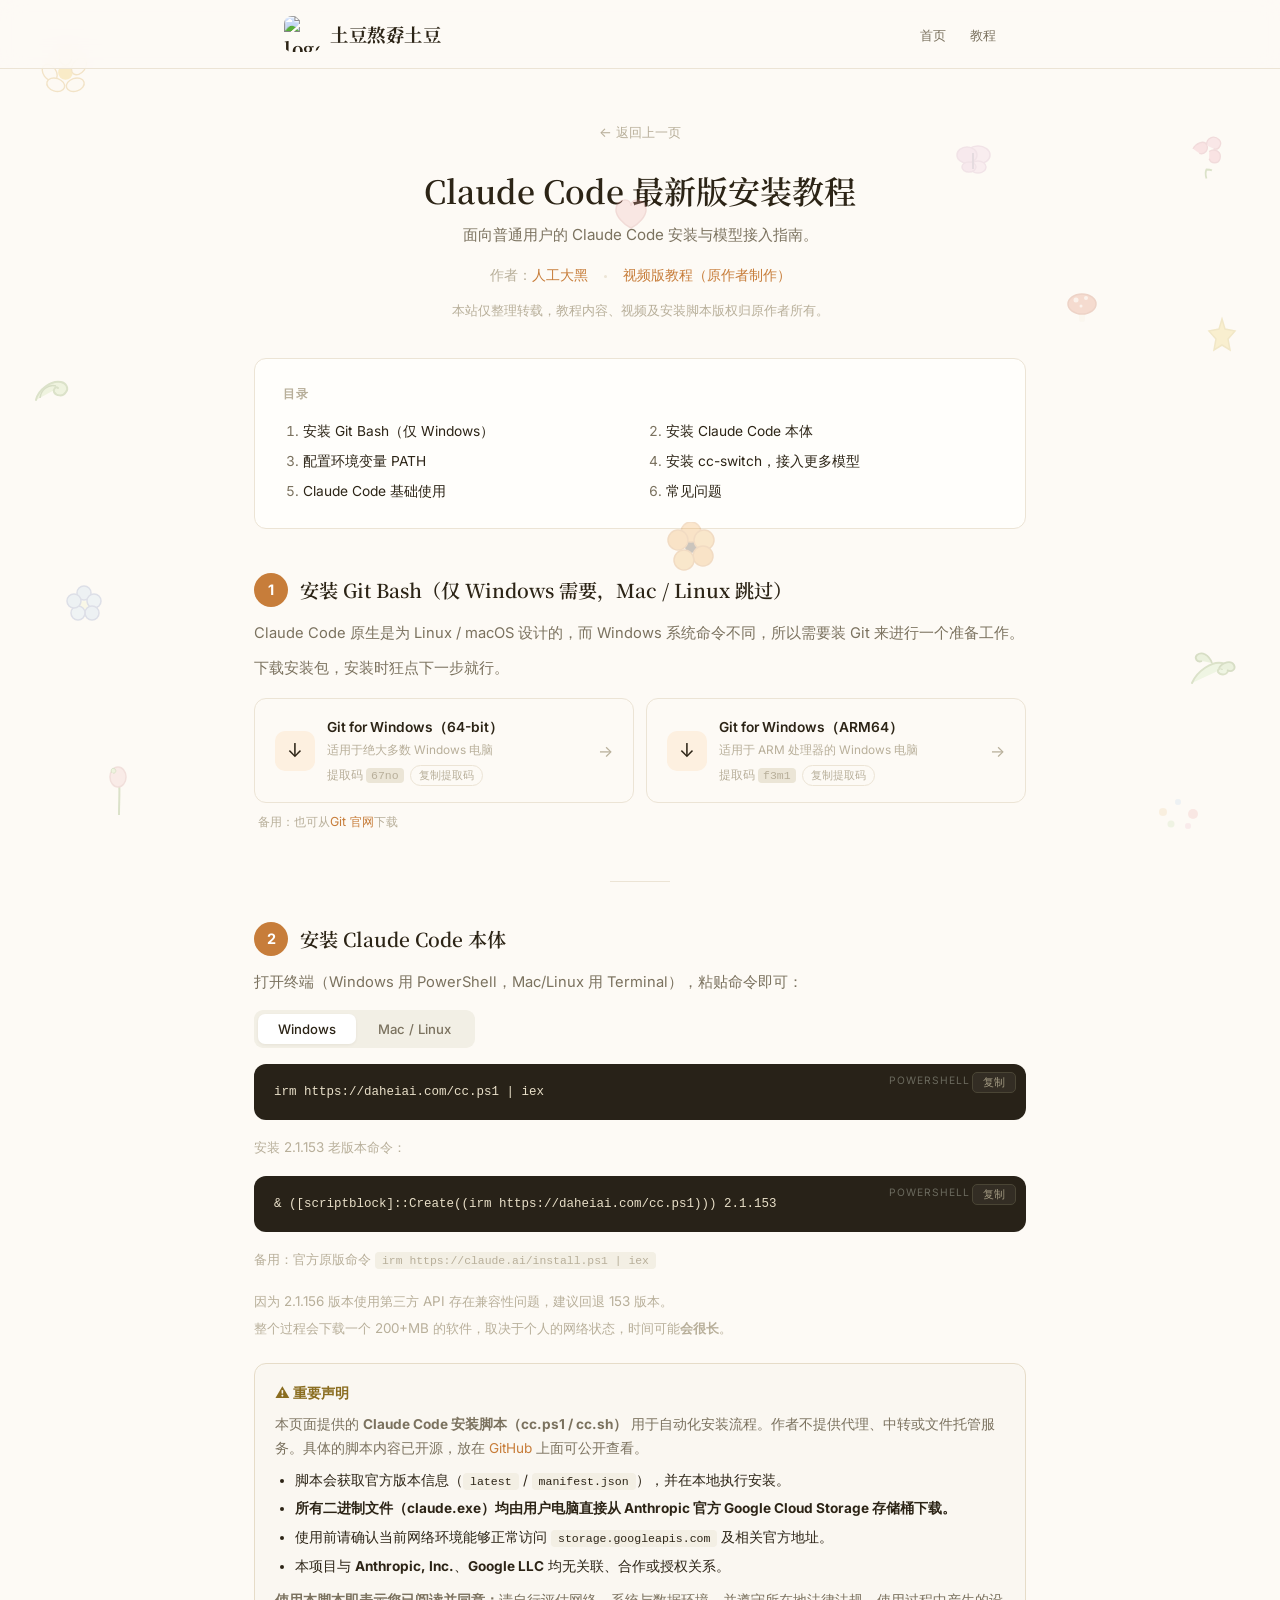
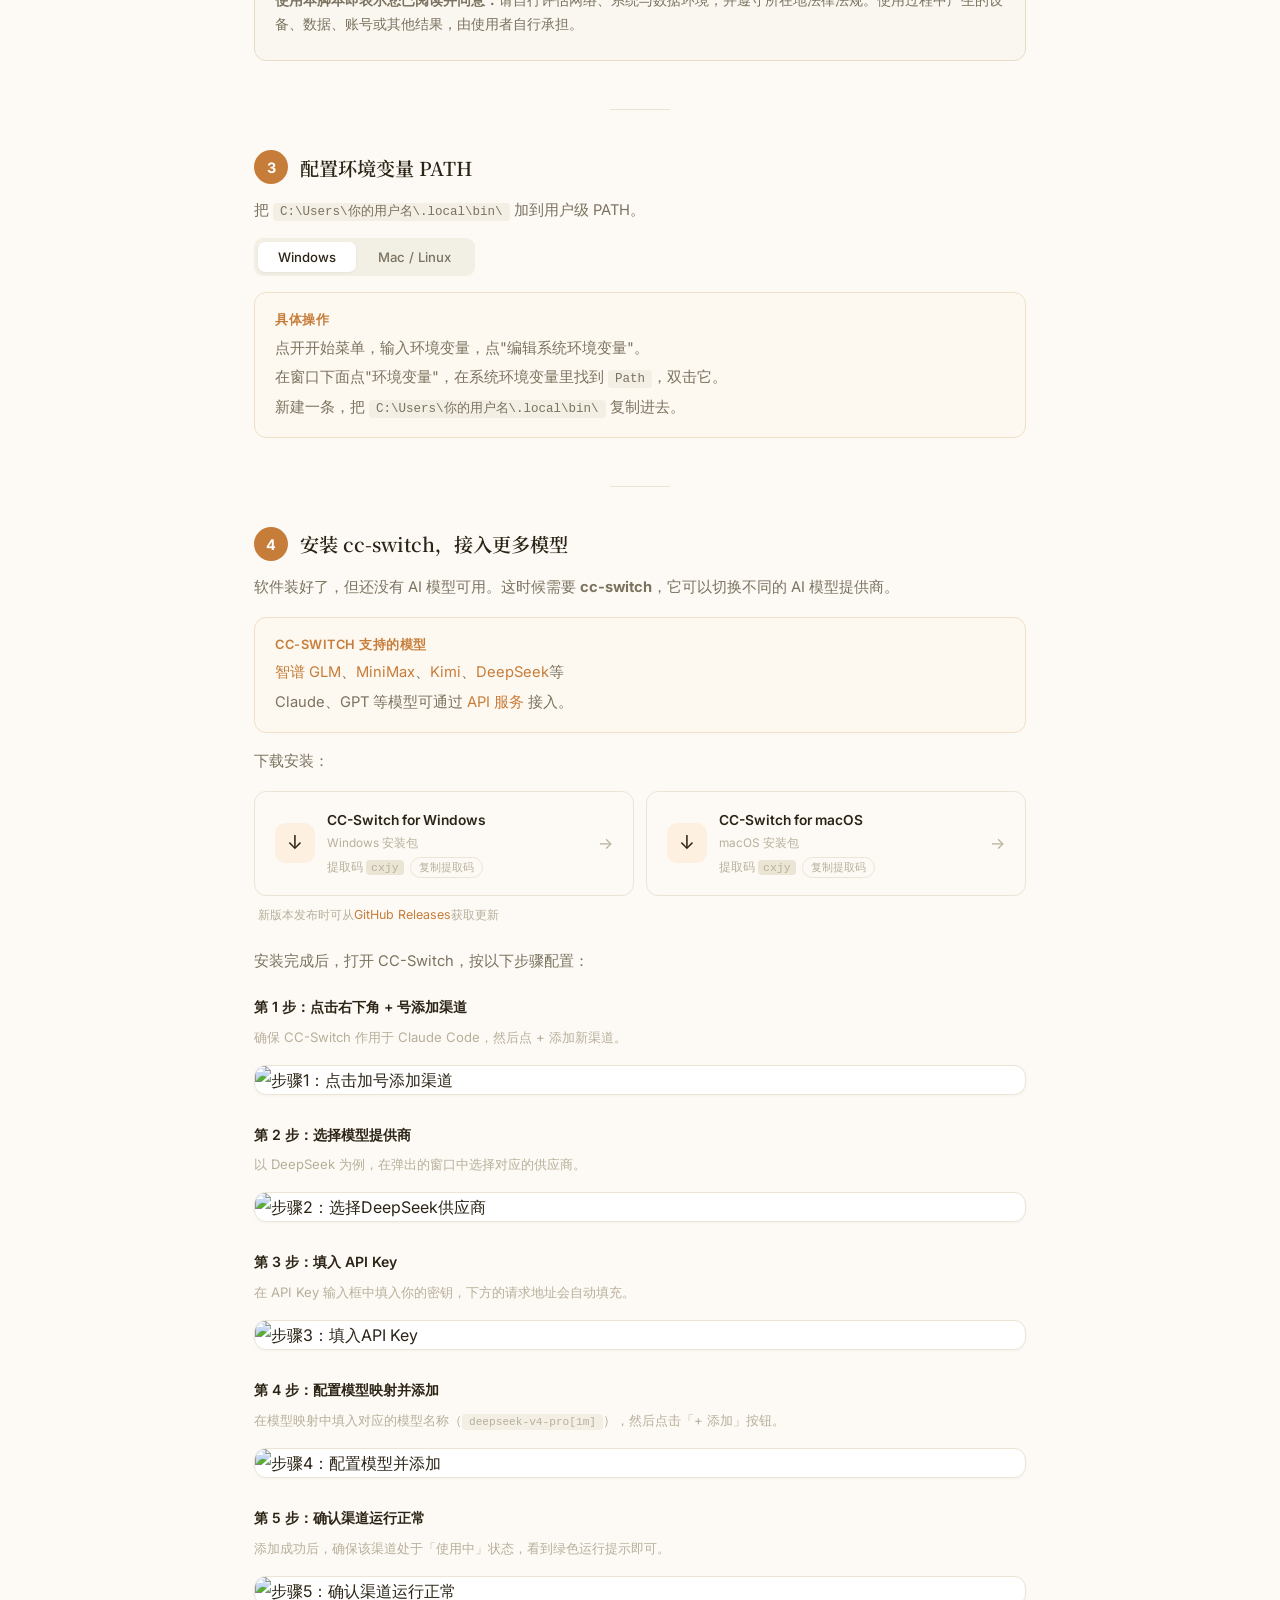
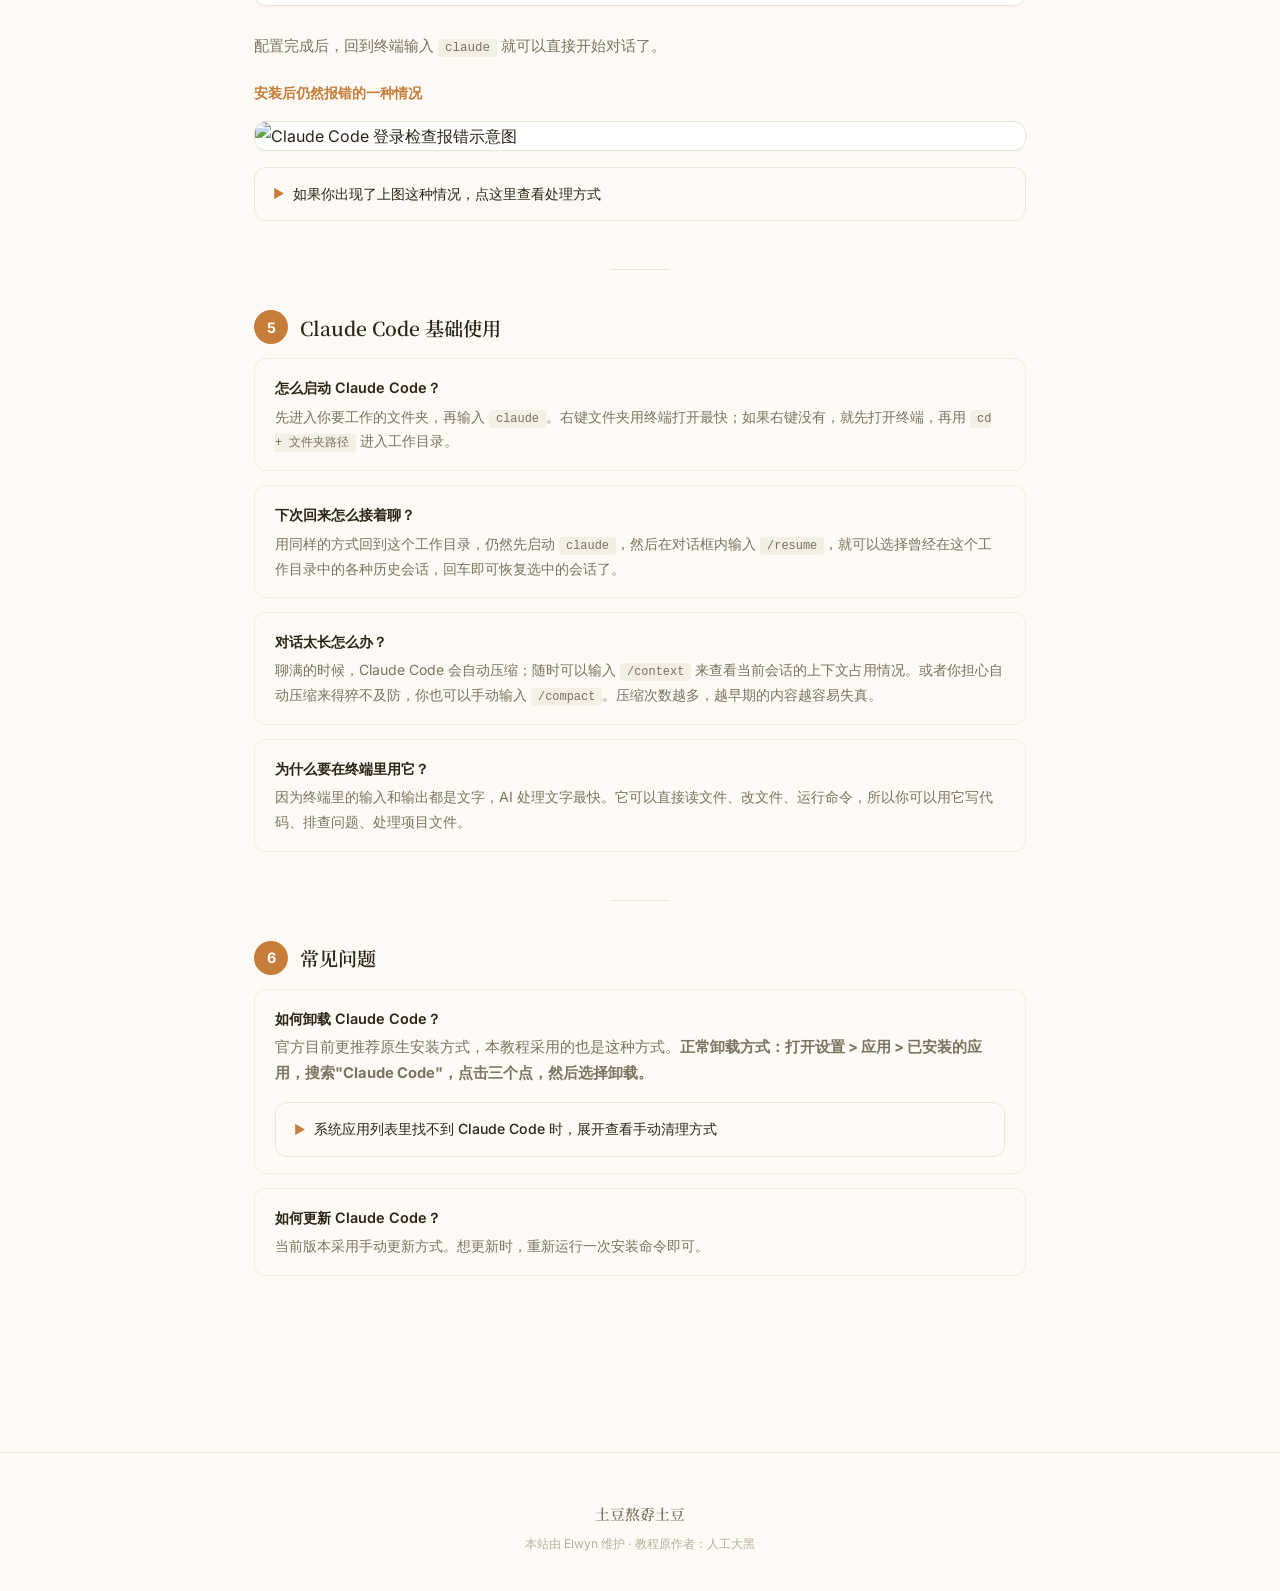
==== cc-install.html @ 25405571 "deploy" ====
<!DOCTYPE html>
<html lang="zh-CN">
<head>
    <meta charset="UTF-8">
    <meta name="viewport" content="width=device-width, initial-scale=1.0">
    <title>Claude Code 最新版安装教程 — 土豆熬孬土豆</title>
    <meta name="description" content="Claude Code 最新版安装教程，面向普通用户的安装与模型接入指南。">
    <link rel="preconnect" href="https://fonts.googleapis.com">
    <link rel="preconnect" href="https://fonts.gstatic.com" crossorigin>
    <link href="https://fonts.googleapis.com/css2?family=Inter:wght@400;500;600&family=Noto+Serif+SC:wght@400;600;700&display=swap" rel="stylesheet">
    <style>
        :root {
            --bg: #fdfaf5;
            --surface: #fffefb;
            --text: #2c2416;
            --text-secondary: #7b725f;
            --text-tertiary: #b8af9a;
            --accent: #c77d3a;
            --accent-light: #fdf0e0;
            --accent-glow: rgba(199,125,58,0.1);
            --code-bg: #282218;
            --code-text: #e8dfc8;
            --border: #ece4d5;
            --border-light: #f3ede2;
            --success: #5a8f3c;
            --warning: #d4852b;
            --warning-bg: #fef7ee;
            --shadow-sm: 0 1px 3px rgba(44,36,22,0.04);
            --shadow-md: 0 4px 20px rgba(44,36,22,0.06);
            --shadow-lg: 0 12px 40px rgba(44,36,22,0.08);
            --radius-sm: 6px;
            --radius: 12px;
            --radius-lg: 18px;
        }

        * { margin: 0; padding: 0; box-sizing: border-box;  cursor: url("daisy-cursor.png") 12 12, auto;}

        html {
            scroll-behavior: smooth;
            scroll-padding-top: 100px;
        }

        body {
            font-family: "Inter", -apple-system, BlinkMacSystemFont, "Segoe UI", sans-serif;
            background: var(--bg);
            color: var(--text);
            line-height: 1.75;
            -webkit-font-smoothing: antialiased;
            cursor: url("daisy-cursor.png") 12 12, auto;
        }

        /* 装饰元素 */
        .decor-el { position: fixed; opacity: 0.25; pointer-events: none; z-index: 0; transition: opacity 0.6s; }
        .decor-el svg { width: 100%; height: 100%; }
        .decor-el:hover { opacity: 0.55; transform: scale(1.2); }
        @keyframes decorFloat1 { 0%,100% { transform: translateY(0) rotate(0deg); } 30% { transform: translateY(-12px) rotate(5deg); } 60% { transform: translateY(-6px) rotate(-5deg); } 85% { transform: translateY(-16px) rotate(3deg); } }
        @keyframes decorFloat2 { 0%,100% { transform: translateY(0) rotate(0deg); } 25% { transform: translateY(-8px) rotate(-4deg); } 55% { transform: translateY(-14px) rotate(6deg); } 80% { transform: translateY(-4px) rotate(-2deg); } }
        @keyframes decorFloat3 { 0%,100% { transform: translateY(0) rotate(0deg) scaleX(1); } 20% { transform: translateY(-10px) rotate(8deg) scaleX(1); } 50% { transform: translateY(-6px) rotate(-6deg) scaleX(-1); } 75% { transform: translateY(-14px) rotate(4deg) scaleX(-1); } } 20% { transform: translateY(-12px) rotate(4deg) scaleX(1); } 50% { transform: translateY(-8px) rotate(-4deg) scaleX(-1); } 75% { transform: translateY(-16px) rotate(2deg) scaleX(-1); } }

        /* ── Progress bar ── */
        .progress-bar {
            position: fixed;
            top: 0; left: 0; z-index: 200;
            height: 3px;
            background: linear-gradient(90deg, var(--accent), #d4955a, var(--accent));
            width: 0%;
            transition: width 0.15s linear;
            border-radius: 0 2px 2px 0;
        }

        /* ── Site header ── */
        .site-header {
            position: sticky;
            top: 0;
            z-index: 100;
            background: rgba(253,250,245,0.85);
            backdrop-filter: blur(12px);
            -webkit-backdrop-filter: blur(12px);
            border-bottom: 1px solid var(--border);
            padding: 16px 0;
        }

        .header-inner {
            max-width: 760px;
            margin: 0 auto;
            padding: 0 24px;
            display: flex;
            align-items: center;
            justify-content: space-between;
        }

        .site-logo {
            font-family: "Noto Serif SC", serif;
            font-size: 1.15rem;
            font-weight: 700;
            color: var(--text);
            text-decoration: none;
            letter-spacing: 0.5px;
            display: flex;
            align-items: center;
            gap: 10px;
        }

        .site-logo:hover { color: var(--accent); }

        .site-logo-img {
            width: 36px;
            height: 36px;
            border-radius: 8px;
            object-fit: cover;
            flex-shrink: 0;
        }

        .site-nav {
            display: flex;
            gap: 24px;
            list-style: none;
        }

        .site-nav a {
            font-size: 0.84rem;
            color: var(--text-secondary);
            text-decoration: none;
            transition: color 0.2s;
        }

        .site-nav a:hover { color: var(--accent); }

        /* ── Main ── */
        .main {
            max-width: 760px;
            margin: 0 auto;
            padding: 0 24px 80px;
        }

        /* ── Article header ── */
        .article-header {
            text-align: center;
            padding: 48px 0 36px;
        }

        .article-header .back-link {
            display: inline-block;
            font-size: 0.84rem;
            color: var(--text-tertiary);
            text-decoration: none;
            margin-bottom: 24px;
            transition: color 0.2s;
        }

        .article-header .back-link:hover { color: var(--accent); }

        .article-header h1 {
            font-family: "Noto Serif SC", serif;
            font-size: 2rem;
            font-weight: 600;
            line-height: 1.35;
            margin-bottom: 10px;
        }

        .article-header .subtitle {
            color: var(--text-secondary);
            font-size: 0.95rem;
            margin-bottom: 16px;
        }

        .article-header .meta-row {
            display: flex;
            flex-wrap: wrap;
            gap: 16px;
            align-items: center;
            justify-content: center;
            color: var(--text-tertiary);
            font-size: 0.85rem;
        }

        .article-header .meta-row a {
            color: var(--accent);
            text-decoration: none;
        }

        .article-header .meta-row a:hover { text-decoration: underline; }

        .article-header .meta-dot {
            width: 3px; height: 3px; border-radius: 50%; background: var(--border);
        }

        /* ── TOC ── */
        .toc-card {
            background: var(--surface);
            border: 1px solid var(--border);
            border-radius: var(--radius);
            padding: 24px 28px;
            margin-bottom: 44px;
        }

        .toc-card h3 {
            font-size: 0.78rem;
            font-weight: 600;
            text-transform: uppercase;
            letter-spacing: 1px;
            color: var(--text-tertiary);
            margin-bottom: 14px;
        }

        .toc-card ol {
            padding-left: 20px;
            display: grid;
            grid-template-columns: repeat(2, 1fr);
            gap: 5px 20px;
        }

        .toc-card li {
            font-size: 0.86rem;
            color: var(--text-secondary);
        }

        .toc-card a {
            color: var(--text);
            text-decoration: none;
            transition: color 0.2s;
        }

        .toc-card a:hover { color: var(--accent); }

        /* ── Step ── */
        .step {
            margin-bottom: 48px;
            scroll-margin-top: 100px;
        }

        .step-header {
            display: flex;
            align-items: center;
            gap: 12px;
            margin-bottom: 14px;
        }

        .step-number {
            width: 34px;
            height: 34px;
            border-radius: 50%;
            background: var(--accent);
            color: #fff;
            display: flex;
            align-items: center;
            justify-content: center;
            font-size: 0.9rem;
            font-weight: 700;
            flex-shrink: 0;
        }

        .step-header h2 {
            font-family: "Noto Serif SC", serif;
            font-size: 1.2rem;
            font-weight: 600;
        }

        .step p {
            font-size: 0.92rem;
            color: var(--text-secondary);
            margin-bottom: 10px;
        }

        .step .note {
            font-size: 0.84rem;
            color: var(--text-tertiary);
            margin-bottom: 4px;
        }

        /* ── Code block ── */
        .code-block {
            position: relative;
            background: var(--code-bg);
            color: var(--code-text);
            border-radius: var(--radius);
            padding: 18px 20px;
            margin: 16px 0;
            font-family: "SF Mono", "Fira Code", "Cascadia Code", "Consolas", monospace;
            font-size: 0.85rem;
            line-height: 1.65;
            overflow-x: auto;
        }

        .code-block .lang-tag {
            position: absolute;
            top: 8px;
            right: 56px;
            font-size: 0.64rem;
            color: #6b6a5e;
            text-transform: uppercase;
            letter-spacing: 1px;
            font-family: "Inter", sans-serif;
        }

        .copy-btn {
            position: absolute;
            top: 8px;
            right: 10px;
            background: rgba(255,255,255,0.05);
            border: 1px solid #4a4535;
            color: #a09880;
            font-size: 0.7rem;
            padding: 2px 10px;
            border-radius: 5px;
            cursor: pointer;
            transition: all 0.2s;
            font-family: "Inter", sans-serif;
        }

        .copy-btn:hover {
            border-color: var(--accent);
            color: #fff;
            background: rgba(199,125,58,0.18);
        }

        .copy-btn.copied {
            border-color: var(--success);
            color: var(--success);
            background: rgba(90,143,60,0.12);
        }

        code {
            background: #f3efe4;
            padding: 2px 7px;
            border-radius: 4px;
            font-family: "SF Mono", "Fira Code", "Cascadia Code", "Consolas", monospace;
            font-size: 0.85em;
        }

        .code-block code {
            background: none;
            padding: 0;
            display: block;
            white-space: pre;
            color: inherit;
        }

        /* ── Tabs ── */
        .tabs {
            display: flex;
            gap: 2px;
            margin: 14px 0 0;
            background: #f2efe5;
            border-radius: 9px;
            padding: 4px;
            width: fit-content;
        }

        .tab-btn {
            background: none;
            border: none;
            padding: 7px 20px;
            font-size: 0.82rem;
            color: var(--text-secondary);
            cursor: pointer;
            border-radius: 7px;
            transition: all 0.2s;
            font-family: "Inter", sans-serif;
            font-weight: 500;
        }

        .tab-btn.active {
            background: #fff;
            color: var(--text);
            box-shadow: 0 1px 3px rgba(44,36,22,0.06);
        }

        .tab-btn:hover:not(.active) { color: var(--text); }

        .tab-content { display: none; }
        .tab-content.active { display: block; }

        /* ── Callout boxes ── */
        .tip, .warning, .disclaimer {
            border-radius: var(--radius);
            padding: 16px 20px;
            margin: 16px 0;
            font-size: 0.88rem;
        }

        .tip {
            background: #fdf8f0;
            border: 1px solid #f0e0c8;
        }

        .tip .tip-title {
            font-weight: 600;
            color: var(--accent);
            font-size: 0.8rem;
            margin-bottom: 4px;
            text-transform: uppercase;
            letter-spacing: 0.5px;
        }

        .warning {
            background: var(--warning-bg);
            border: 1px solid #f0d8b0;
        }

        .warning .tip-title {
            font-weight: 600;
            color: var(--warning);
            font-size: 0.8rem;
            margin-bottom: 4px;
        }

        .disclaimer {
            background: #faf7f1;
            border: 1px solid #e6dcc8;
            margin-top: 22px;
        }

        .disclaimer h3 {
            font-size: 0.9rem;
            margin-bottom: 8px;
            color: #8a6d20;
        }

        .disclaimer p { margin-bottom: 8px; font-size: 0.85rem; }
        .disclaimer ul { margin: 0 0 10px 20px; }
        .disclaimer li { margin-bottom: 5px; font-size: 0.85rem; }

        .tip p, .warning p { margin-bottom: 4px; }
        .tip p:last-child, .warning p:last-child { margin-bottom: 0; }

        /* ── Download cards ── */
        .download-group { margin: 16px 0; }

        .download-grid {
            display: grid;
            grid-template-columns: repeat(2, 1fr);
            gap: 12px;
        }

        .download-btn {
            display: flex;
            align-items: center;
            justify-content: space-between;
            padding: 16px 20px;
            background: var(--bg);
            border: 1px solid var(--border);
            border-radius: var(--radius);
            text-decoration: none;
            color: var(--text);
            font-size: 0.88rem;
            transition: all 0.25s;
        }

        .download-btn:hover {
            border-color: var(--accent);
            box-shadow: var(--shadow-md);
            transform: translateY(-2px);
        }

        .download-left { display: flex; align-items: center; gap: 12px; }

        .download-icon {
            width: 40px;
            height: 40px;
            border-radius: 10px;
            background: var(--accent-light);
            display: flex;
            align-items: center;
            justify-content: center;
            font-size: 1.2rem;
            flex-shrink: 0;
        }

        .download-label strong {
            display: block;
            font-weight: 600;
            font-size: 0.86rem;
            margin-bottom: 1px;
        }

        .download-label > span {
            font-size: 0.74rem;
            color: var(--text-tertiary);
            display: block;
        }

        .download-code-row {
            display: flex;
            align-items: center;
            gap: 6px;
            margin-top: 4px;
        }

        .download-code-row > span { font-size: 0.72rem; color: var(--text-tertiary); }
        .download-code-row code { font-size: 0.72rem; background: #ebe5d6; padding: 1px 5px; }

        .passcode-copy-btn {
            background: none;
            border: 1px solid var(--border);
            color: var(--text-tertiary);
            font-size: 0.68rem;
            padding: 2px 8px;
            border-radius: 999px;
            cursor: pointer;
            transition: all 0.2s;
            font-family: "Inter", sans-serif;
        }

        .passcode-copy-btn:hover,
        .passcode-copy-btn.copied {
            border-color: var(--accent);
            color: var(--accent);
            background: var(--accent-light);
        }

        .download-arrow {
            color: var(--text-tertiary);
            font-size: 1rem;
            transition: all 0.25s;
        }

        .download-btn:hover .download-arrow {
            color: var(--accent);
            transform: translateX(4px);
        }

        .download-sub {
            display: block;
            font-size: 0.78rem;
            color: var(--text-tertiary);
            margin: 8px 0 0 4px;
        }

        .download-sub a,
        a.inline-link {
            color: var(--accent);
            text-decoration: none;
        }

        .download-sub a:hover,
        a.inline-link:hover { text-decoration: underline; }

        /* ── Image ── */
        .inline-image {
            display: block;
            width: 100%;
            border: 1px solid var(--border);
            border-radius: var(--radius);
            margin: 16px 0;
            background: #fff;
            box-shadow: var(--shadow-sm);
        }

        /* ── Expand / details ── */
        .expand-box {
            margin-top: 16px;
            border: 1px solid var(--border);
            border-radius: var(--radius);
            background: var(--bg);
            overflow: hidden;
        }

        .expand-box summary {
            list-style: none;
            cursor: pointer;
            padding: 14px 18px;
            font-size: 0.88rem;
            font-weight: 500;
            color: var(--text);
            display: flex;
            align-items: center;
            gap: 8px;
            user-select: none;
        }

        .expand-box summary::-webkit-details-marker { display: none; }

        .expand-box summary .chevron {
            transition: transform 0.25s ease;
            color: var(--accent);
            font-size: 0.78rem;
        }

        .expand-box[open] summary .chevron { transform: rotate(90deg); }

        .expand-box-content {
            padding: 0 18px 18px;
            border-top: 1px solid var(--border);
        }

        .expand-box-content p:last-child { margin-bottom: 0; }

        /* ── Q&A ── */
        .qa-list { display: flex; flex-direction: column; gap: 14px; }

        .qa-item {
            padding: 16px 20px;
            background: var(--bg);
            border-radius: var(--radius);
            border: 1px solid var(--border-light);
        }

        .qa-q {
            font-weight: 600;
            font-size: 0.9rem;
            margin-bottom: 4px;
            color: var(--text);
        }

        .qa-a { color: var(--text-secondary); font-size: 0.88rem; }

        /* ── Divider ── */
        .section-divider {
            width: 60px;
            height: 1px;
            background: var(--border);
            margin: 40px auto;
        }

        /* ── Footer ── */
        .site-footer {
            text-align: center;
            padding: 48px 24px 40px;
            color: var(--text-tertiary);
            font-size: 0.76rem;
            border-top: 1px solid var(--border);
            margin-top: 48px;
        }

        .site-footer a {
            color: var(--text-tertiary);
            text-decoration: none;
        }

        .site-footer a:hover { color: var(--accent); }

        .site-footer .footer-brand {
            font-family: "Noto Serif SC", serif;
            font-size: 0.92rem;
            color: var(--text-secondary);
            font-weight: 600;
            display: block;
            margin-bottom: 6px;
        }

        /* ── Responsive ── */
        @media (max-width: 600px) {
            .main { padding: 0 18px 60px; }
            .article-header { padding: 36px 0 28px; }
            .article-header h1 { font-size: 1.5rem; }
            .download-grid { grid-template-columns: 1fr; }
            .code-block { font-size: 0.78rem; padding: 14px 16px; }
            .toc-card ol { grid-template-columns: 1fr; }
            .step { margin-bottom: 36px; }
        }

        @media (min-width: 1200px) {
            .main { max-width: 820px; }
            .code-block { font-size: 0.92rem; }
            .toc-card ol { gap: 6px 32px; }
        }
    </style>
</head>
<body>
<!-- 全站装饰元素 -->
<div class="decor-el decor-1" style="top:5%;left:3%;width:55px;height:55px;animation:decorFloat1 7s infinite"><svg viewBox="0 0 60 60"><circle cx="30" cy="30" r="8" fill="#f0c040"/><ellipse cx="30" cy="12" rx="7" ry="10" fill="#fff8f0" stroke="#d4a040" stroke-width="1.5"/><ellipse cx="46" cy="24" rx="7" ry="10" fill="#fff8f0" stroke="#d4a040" stroke-width="1.5" transform="rotate(72,30,30)"/><ellipse cx="44" cy="40" rx="7" ry="10" fill="#fff8f0" stroke="#d4a040" stroke-width="1.5" transform="rotate(144,30,30)"/><ellipse cx="22" cy="44" rx="7" ry="10" fill="#fff8f0" stroke="#d4a040" stroke-width="1.5" transform="rotate(216,30,30)"/><ellipse cx="14" cy="24" rx="7" ry="10" fill="#fff8f0" stroke="#d4a040" stroke-width="1.5" transform="rotate(288,30,30)"/></svg></div>
<div class="decor-el decor-2" style="top:14%;right:4%;width:45px;height:60px;animation:decorFloat2 8s 1s infinite"><svg viewBox="0 0 50 60"><path d="M25 55c-1-3-1-8 0-10 2 0 4 0 6 1" stroke="#7a9a4a" stroke-width="2" fill="none"/><path d="M10 22c3-6 12-10 15-5 3 6-2 12-8 10" fill="#f0a0b0" stroke="#d08090" stroke-width="1.5"/><path d="M25 18c0-8 8-12 14-6 4 4 0 12-6 10" fill="#f0b0c0" stroke="#d08090" stroke-width="1.5"/><path d="M28 25c6-4 14 0 12 8-2 6-10 6-12 0" fill="#f0a0b0" stroke="#d08090" stroke-width="1.5"/></svg></div>
<div class="decor-el decor-3" style="top:40%;left:2%;width:50px;height:50px;animation:decorFloat3 9s 0.5s infinite"><svg viewBox="0 0 50 50"><path d="M10 40c2-10 15-20 25-18 5 1 8 6 5 10-3 5-10 4-12 0-1-3 2-6 4-4" stroke="#7a9a4a" stroke-width="2" fill="#c8e0a0" stroke-linecap="round"/><path d="M14 38c1-8 8-14 16-12" stroke="#6a8a3a" stroke-width="1.5" fill="none"/></svg></div>
<div class="decor-el decor-4" style="top:35%;right:3%;width:40px;height:40px;animation:decorFloat1 6s 2s infinite"><svg viewBox="0 0 40 40"><path d="M20 4l3 10 10 2-7 8 2 11-8-5-8 5 2-11-7-8 10-2z" fill="#f0d060" stroke="#d0b040" stroke-width="1.5"/></svg></div>
<div class="decor-el decor-5" style="top:65%;left:5%;width:40px;height:40px;animation:decorFloat2 7.5s 1.5s infinite"><svg viewBox="0 0 40 40"><circle cx="20" cy="20" r="4" fill="#f0f0c0"/><circle cx="20" cy="8" r="7" fill="#c0d8f0" stroke="#8090c0" stroke-width="1.5"/><circle cx="30" cy="16" r="7" fill="#c8ddf4" stroke="#8090c0" stroke-width="1.5"/><circle cx="28" cy="28" r="7" fill="#c0d8f0" stroke="#8090c0" stroke-width="1.5"/><circle cx="14" cy="28" r="7" fill="#c8ddf4" stroke="#8090c0" stroke-width="1.5"/><circle cx="10" cy="16" r="7" fill="#c0d8f0" stroke="#8090c0" stroke-width="1.5"/></svg></div>
<div class="decor-el decor-6" style="top:72%;right:3%;width:55px;height:45px;animation:decorFloat3 8.5s 0.8s infinite"><svg viewBox="0 0 55 45"><path d="M5 35c5-12 20-22 30-20 4 1 8 4 6 8-2 5-8 4-10 1-1-2 2-5 4-3" stroke="#7a9a4a" stroke-width="2" fill="#c8e8b0" stroke-linecap="round"/><path d="M25 15c-3-8-10-12-15-8-3 3 0 8 5 6" stroke="#6a8a3a" stroke-width="1.8" fill="#b8d898"/><path d="M32 20c4-6 12-8 15-3 2 4-2 8-7 5" stroke="#6a8a3a" stroke-width="1.8" fill="#b8d898"/></svg></div>
<div class="decor-el decor-7" style="top:22%;left:48%;width:35px;height:35px;animation:decorFloat1 10s 3s infinite"><svg viewBox="0 0 35 35"><path d="M17 30c-8-4-15-12-15-18 0-6 4-10 9-10 4 0 6 3 6 6 0-3 2-6 6-6 5 0 9 4 9 10 0 6-7 14-15 18z" fill="#f0b0b0" stroke="#d08080" stroke-width="1.5"/></svg></div>
<div class="decor-el decor-8" style="top:58%;left:52%;width:50px;height:50px;animation:decorFloat2 7s 2s infinite"><svg viewBox="0 0 50 50"><circle cx="25" cy="25" r="6" fill="#3a2a1a"/><circle cx="25" cy="10" r="10" fill="#f0a040" stroke="#d08030" stroke-width="1.5"/><circle cx="38" cy="18" r="10" fill="#f0b050" stroke="#d08030" stroke-width="1.5"/><circle cx="37" cy="34" r="10" fill="#f0a040" stroke="#d08030" stroke-width="1.5"/><circle cx="18" cy="38" r="10" fill="#f0b050" stroke="#d08030" stroke-width="1.5"/><circle cx="12" cy="18" r="10" fill="#f0a040" stroke="#d08030" stroke-width="1.5"/></svg></div>
<div class="decor-el decor-9" style="top:85%;left:8%;width:35px;height:50px;animation:decorFloat3 6.5s 1s infinite"><svg viewBox="0 0 35 50"><path d="M17 50c0-15 1-25 0-32-1 2-3 2-4 1" stroke="#7a9a4a" stroke-width="2" fill="none"/><ellipse cx="16" cy="12" rx="8" ry="10" fill="#f0c0c0" stroke="#d09090" stroke-width="1.5"/><path d="M10 8c-2-3 0-6 3-4 2 2 0 5-2 4" fill="#c8e0a0" stroke="#7a9a4a" stroke-width="1"/></svg></div>
<div class="decor-el decor-10" style="top:88%;right:6%;width:50px;height:40px;animation:decorFloat1 9s 1.5s infinite"><svg viewBox="0 0 50 40"><circle cx="10" cy="20" r="4" fill="#f0d0a0"/><circle cx="25" cy="10" r="3" fill="#c0d8f0"/><circle cx="40" cy="22" r="5" fill="#f0b0b0"/><circle cx="18" cy="32" r="3.5" fill="#c8e0b0"/><circle cx="35" cy="34" r="3" fill="#f0c0d0"/></svg></div>
<div class="decor-el decor-11" style="top:32%;right:14%;width:35px;height:40px;animation:decorFloat3 8s 2.5s infinite"><svg viewBox="0 0 35 40"><rect x="13" y="18" width="6" height="16" rx="3" fill="#f5efe0"/><ellipse cx="16" cy="16" rx="14" ry="10" fill="#e08060" stroke="#c06040" stroke-width="1.5"/><circle cx="10" cy="12" r="2.5" fill="#fff" opacity="0.7"/><circle cx="20" cy="10" r="2" fill="#fff" opacity="0.7"/><circle cx="15" cy="18" r="1.5" fill="#fff" opacity="0.7"/></svg></div>
<div class="decor-el decor-12" style="top:15%;right:22%;width:45px;height:40px;animation:decorFloat2 7s 0.5s infinite"><svg viewBox="0 0 45 40"><ellipse cx="25" cy="20" rx="12" ry="9" fill="#f0c8e0" stroke="#d0a0c0" stroke-width="1.5"/><ellipse cx="14" cy="20" rx="10" ry="8" fill="#e8b8d8" stroke="#d0a0c0" stroke-width="1.5"/><ellipse cx="25" cy="32" rx="8" ry="6" fill="#f0c8e0" stroke="#d0a0c0" stroke-width="1.5"/><ellipse cx="16" cy="32" rx="7" ry="5" fill="#e8b8d8" stroke="#d0a0c0" stroke-width="1.5"/><line x1="20" y1="18" x2="20" y2="34" stroke="#a080a0" stroke-width="2"/></svg></div>

<div class="progress-bar" id="progressBar"></div>

<!-- ── Site header ── -->
<header class="site-header">
    <div class="header-inner">
        <a href="index.html" class="site-logo"><img src="logo.png" alt="logo" class="site-logo-img">土豆熬孬土豆</a>
        <nav>
            <ul class="site-nav">
                <li><a href="index.html">首页</a></li>
                <li><a href="#tutorial">教程</a></li>
            </ul>
        </nav>
    </div>
</header>

<!-- ── Main content ── -->
<main class="main">

    <!-- Article header -->
    <div class="article-header">
        <a href="javascript:history.back()" class="back-link">&larr; 返回上一页</a>
        <h1>Claude Code 最新版安装教程</h1>
        <p class="subtitle">面向普通用户的 Claude Code 安装与模型接入指南。</p>
        <div class="meta-row">
            <span>作者：<a href="https://daheiai.com/" target="_blank" rel="noopener">人工大黑</a></span>
            <span class="meta-dot"></span>
            <a href="https://www.bilibili.com/video/BV1J1dqBkEMu" target="_blank" rel="noopener">视频版教程（原作者制作）</a>
        </div>
        <p style="text-align:center;margin-top:12px;font-size:0.8rem;color:var(--text-tertiary);">
            本站仅整理转载，教程内容、视频及安装脚本版权归原作者所有。
        </p>
    </div>

    <!-- TOC -->
    <div class="toc-card">
        <h3>目录</h3>
        <ol>
            <li><a href="#step1">安装 Git Bash（仅 Windows）</a></li>
            <li><a href="#step2">安装 Claude Code 本体</a></li>
            <li><a href="#step3">配置环境变量 PATH</a></li>
            <li><a href="#step4">安装 cc-switch，接入更多模型</a></li>
            <li><a href="#step5">Claude Code 基础使用</a></li>
            <li><a href="#step6">常见问题</a></li>
        </ol>
    </div>

    <!-- ====== Step 1 ====== -->
    <section class="step" id="step1">
        <div class="step-header">
            <div class="step-number">1</div>
            <h2>安装 Git Bash（仅 Windows 需要，Mac / Linux 跳过）</h2>
        </div>
        <p>Claude Code 原生是为 Linux / macOS 设计的，而 Windows 系统命令不同，所以需要装 Git 来进行一个准备工作。</p>
        <p>下载安装包，安装时狂点下一步就行。</p>

        <div class="download-group">
            <div class="download-grid">
                <a href="https://wwayc.lanzoub.com/iSdog3n29ung" class="download-btn" target="_blank" rel="noopener">
                    <div class="download-left">
                        <div class="download-icon">&#8595;</div>
                        <div class="download-label">
                            <strong>Git for Windows（64-bit）</strong>
                            <span>适用于绝大多数 Windows 电脑</span>
                            <div class="download-code-row">
                                <span>提取码 <code>67no</code></span>
                                <button class="passcode-copy-btn" type="button" onclick="copyText(event, this, '67no')">复制提取码</button>
                            </div>
                        </div>
                    </div>
                    <span class="download-arrow">&rarr;</span>
                </a>
                <a href="https://wwayc.lanzoub.com/ioqPy3n29vmb" class="download-btn" target="_blank" rel="noopener">
                    <div class="download-left">
                        <div class="download-icon">&#8595;</div>
                        <div class="download-label">
                            <strong>Git for Windows（ARM64）</strong>
                            <span>适用于 ARM 处理器的 Windows 电脑</span>
                            <div class="download-code-row">
                                <span>提取码 <code>f3m1</code></span>
                                <button class="passcode-copy-btn" type="button" onclick="copyText(event, this, 'f3m1')">复制提取码</button>
                            </div>
                        </div>
                    </div>
                    <span class="download-arrow">&rarr;</span>
                </a>
            </div>
            <span class="download-sub">备用：也可从<a href="https://git-scm.com/download/win" target="_blank" rel="noopener">Git 官网</a>下载</span>
        </div>
    </section>

    <div class="section-divider"></div>

    <!-- ====== Step 2 ====== -->
    <section class="step" id="step2">
        <div class="step-header">
            <div class="step-number">2</div>
            <h2>安装 Claude Code 本体</h2>
        </div>
        <p>打开终端（Windows 用 PowerShell，Mac/Linux 用 Terminal），粘贴命令即可：</p>

        <div class="tabs">
            <button class="tab-btn active" onclick="switchTab(event, 'tab-win')">Windows</button>
            <button class="tab-btn" onclick="switchTab(event, 'tab-mac')">Mac / Linux</button>
        </div>

        <div class="tab-content active" id="tab-win">
            <div class="code-block">
                <span class="lang-tag">powershell</span>
                <button class="copy-btn" onclick="copyCode(this)">复制</button>
                <code>irm https://daheiai.com/cc.ps1 | iex</code>
            </div>
            <p class="note">安装 2.1.153 老版本命令：</p>
            <div class="code-block">
                <span class="lang-tag">powershell</span>
                <button class="copy-btn" onclick="copyCode(this)">复制</button>
                <code>&amp; ([scriptblock]::Create((irm https://daheiai.com/cc.ps1))) 2.1.153</code>
            </div>
            <p class="note">备用：官方原版命令 <code>irm https://claude.ai/install.ps1 | iex</code></p>
        </div>

        <div class="tab-content" id="tab-mac">
            <div class="code-block">
                <span class="lang-tag">bash</span>
                <button class="copy-btn" onclick="copyCode(this)">复制</button>
                <code>curl -fsSL https://daheiai.com/cc.sh | sh</code>
            </div>
            <p class="note">安装 2.1.153 老版本命令：</p>
            <div class="code-block">
                <span class="lang-tag">bash</span>
                <button class="copy-btn" onclick="copyCode(this)">复制</button>
                <code>curl -fsSL https://daheiai.com/cc.sh | sh -s -- 2.1.153</code>
            </div>
            <p class="note">备用：官方原版命令 <code>curl -fsSL https://claude.ai/install.sh | sh</code></p>
        </div>

        <p class="note" style="margin-top: 18px;">因为 2.1.156 版本使用第三方 API 存在兼容性问题，建议回退 153 版本。</p>
        <p class="note">整个过程会下载一个 200+MB 的软件，取决于个人的网络状态，时间可能<strong>会很长</strong>。</p>

        <div class="disclaimer">
            <h3>&#9888;&#65039; 重要声明</h3>
            <p>本页面提供的 <strong>Claude Code 安装脚本（cc.ps1 / cc.sh）</strong> 用于自动化安装流程。作者不提供代理、中转或文件托管服务。具体的脚本内容已开源，放在 <a class="inline-link" href="https://github.com/daheiai/claude-code-install-scripts" target="_blank" rel="noopener">GitHub</a> 上面可公开查看。</p>
            <ul>
                <li>脚本会获取官方版本信息（<code>latest</code> / <code>manifest.json</code>），并在本地执行安装。</li>
                <li><strong>所有二进制文件（claude.exe）均由用户电脑直接从 Anthropic 官方 Google Cloud Storage 存储桶下载。</strong></li>
                <li>使用前请确认当前网络环境能够正常访问 <code>storage.googleapis.com</code> 及相关官方地址。</li>
                <li>本项目与 <strong>Anthropic, Inc.</strong>、<strong>Google LLC</strong> 均无关联、合作或授权关系。</li>
            </ul>
            <p><strong>使用本脚本即表示您已阅读并同意：</strong>请自行评估网络、系统与数据环境，并遵守所在地法律法规。使用过程中产生的设备、数据、账号或其他结果，由使用者自行承担。</p>
        </div>
    </section>

    <div class="section-divider"></div>

    <!-- ====== Step 3 ====== -->
    <section class="step" id="step3">
        <div class="step-header">
            <div class="step-number">3</div>
            <h2>配置环境变量 PATH</h2>
        </div>
        <p>把 <code>C:\Users\你的用户名\.local\bin\</code> 加到用户级 PATH。</p>

        <div class="tabs">
            <button class="tab-btn active" onclick="switchTab(event, 'tab-path-win')">Windows</button>
            <button class="tab-btn" onclick="switchTab(event, 'tab-path-mac')">Mac / Linux</button>
        </div>

        <div class="tab-content active" id="tab-path-win">
            <div class="tip">
                <div class="tip-title">具体操作</div>
                <p>点开开始菜单，输入环境变量，点"编辑系统环境变量"。</p>
                <p>在窗口下面点"环境变量"，在系统环境变量里找到 <code>Path</code>，双击它。</p>
                <p>新建一条，把 <code>C:\Users\你的用户名\.local\bin\</code> 复制进去。</p>
            </div>
        </div>

        <div class="tab-content" id="tab-path-mac">
            <div class="tip">
                <div class="tip-title">通常不需要手动配置</div>
                <p>Mac / Linux 的安装脚本一般会自动配置 PATH。</p>
                <p>先试试关掉当前终端，重开一个新的输入 <code>claude</code>。</p>
                <p>然后还是找不到命令，手动把以下内容加到你的 shell 配置文件中：</p>
            </div>
            <div class="code-block">
                <span class="lang-tag">bash</span>
                <button class="copy-btn" onclick="copyCode(this)">复制</button>
                <code>export PATH="$HOME/.local/bin:$PATH"</code>
            </div>
            <p class="note">加到 <code>~/.bashrc</code> 或 <code>~/.zshrc</code>，然后执行 <code>source ~/.zshrc</code> 生效。</p>
        </div>
    </section>

    <div class="section-divider"></div>

    <!-- ====== Step 4 ====== -->
    <section class="step" id="step4">
        <div class="step-header">
            <div class="step-number">4</div>
            <h2>安装 cc-switch，接入更多模型</h2>
        </div>
        <p>软件装好了，但还没有 AI 模型可用。这时候需要 <strong>cc-switch</strong>，它可以切换不同的 AI 模型提供商。</p>

        <div class="tip">
            <div class="tip-title">cc-switch 支持的模型</div>
            <p><a class="inline-link" href="https://www.bigmodel.cn/glm-coding?ic=VF3QVUP0OZ" target="_blank" rel="noopener">智谱 GLM</a>、<a class="inline-link" href="https://platform.minimaxi.com/subscribe/token-plan?code=FwZQHdpVR1&source=link" target="_blank" rel="noopener">MiniMax</a>、<a class="inline-link" href="https://www.kimi.com/membership/pricing" target="_blank" rel="noopener">Kimi</a>、<a class="inline-link" href="https://platform.deepseek.com" target="_blank" rel="noopener">DeepSeek</a>等</p>
            <p>Claude、GPT 等模型可通过 <a class="inline-link" href="https://api.daheiai.com/" target="_blank" rel="noopener">API 服务</a> 接入。</p>
        </div>

        <p>下载安装：</p>

        <div class="download-group">
            <div class="download-grid">
                <a href="https://wwayc.lanzoub.com/iiHKV3n29yhe" class="download-btn" target="_blank" rel="noopener">
                    <div class="download-left">
                        <div class="download-icon">&#8595;</div>
                        <div class="download-label">
                            <strong>CC-Switch for Windows</strong>
                            <span>Windows 安装包</span>
                            <div class="download-code-row">
                                <span>提取码 <code>cxjy</code></span>
                                <button class="passcode-copy-btn" type="button" onclick="copyText(event, this, 'cxjy')">复制提取码</button>
                            </div>
                        </div>
                    </div>
                    <span class="download-arrow">&rarr;</span>
                </a>
                <a href="https://wwayc.lanzoub.com/i9hKz3n29uxg" class="download-btn" target="_blank" rel="noopener">
                    <div class="download-left">
                        <div class="download-icon">&#8595;</div>
                        <div class="download-label">
                            <strong>CC-Switch for macOS</strong>
                            <span>macOS 安装包</span>
                            <div class="download-code-row">
                                <span>提取码 <code>cxjy</code></span>
                                <button class="passcode-copy-btn" type="button" onclick="copyText(event, this, 'cxjy')">复制提取码</button>
                            </div>
                        </div>
                    </div>
                    <span class="download-arrow">&rarr;</span>
                </a>
            </div>
            <span class="download-sub">新版本发布时可从<a href="https://github.com/farion1231/cc-switch/releases" target="_blank" rel="noopener">GitHub Releases</a>获取更新</span>
        </div>

        <p style="margin-top: 24px;">安装完成后，打开 CC-Switch，按以下步骤配置：</p>

        <div style="margin: 20px 0;">
            <p style="font-weight:600;font-size:0.88rem;margin-bottom:6px;color:var(--text);">第 1 步：点击右下角 + 号添加渠道</p>
            <p style="font-size:0.82rem;color:var(--text-tertiary);margin-bottom:6px;">确保 CC-Switch 作用于 Claude Code，然后点 + 添加新渠道。</p>
            <img src="cc-switch-step1.png" alt="步骤1：点击加号添加渠道" class="inline-image">
        </div>

        <div style="margin: 28px 0;">
            <p style="font-weight:600;font-size:0.88rem;margin-bottom:6px;color:var(--text);">第 2 步：选择模型提供商</p>
            <p style="font-size:0.82rem;color:var(--text-tertiary);margin-bottom:6px;">以 DeepSeek 为例，在弹出的窗口中选择对应的供应商。</p>
            <img src="cc-switch-step2.png" alt="步骤2：选择DeepSeek供应商" class="inline-image">
        </div>

        <div style="margin: 28px 0;">
            <p style="font-weight:600;font-size:0.88rem;margin-bottom:6px;color:var(--text);">第 3 步：填入 API Key</p>
            <p style="font-size:0.82rem;color:var(--text-tertiary);margin-bottom:6px;">在 API Key 输入框中填入你的密钥，下方的请求地址会自动填充。</p>
            <img src="cc-switch-step3.png" alt="步骤3：填入API Key" class="inline-image">
        </div>

        <div style="margin: 28px 0;">
            <p style="font-weight:600;font-size:0.88rem;margin-bottom:6px;color:var(--text);">第 4 步：配置模型映射并添加</p>
            <p style="font-size:0.82rem;color:var(--text-tertiary);margin-bottom:6px;">在模型映射中填入对应的模型名称（<code>deepseek-v4-pro[1m]</code>），然后点击「+ 添加」按钮。</p>
            <img src="cc-switch-step4.png" alt="步骤4：配置模型并添加" class="inline-image">
        </div>

        <div style="margin: 28px 0;">
            <p style="font-weight:600;font-size:0.88rem;margin-bottom:6px;color:var(--text);">第 5 步：确认渠道运行正常</p>
            <p style="font-size:0.82rem;color:var(--text-tertiary);margin-bottom:6px;">添加成功后，确保该渠道处于「使用中」状态，看到绿色运行提示即可。</p>
            <img src="cc-switch-step5.png" alt="步骤5：确认渠道运行正常" class="inline-image">
        </div>

        <p>配置完成后，回到终端输入 <code>claude</code> 就可以直接开始对话了。</p>

        <p style="margin-top: 20px; margin-bottom: 10px; color: var(--accent); font-size: 0.9rem; font-weight: 600;">安装后仍然报错的一种情况</p>

        <img src="ccbaocuo2.jpg" alt="Claude Code 登录检查报错示意图" class="inline-image">

        <details class="expand-box">
            <summary>
                <span class="chevron">&#9654;</span>
                如果你出现了上图这种情况，点这里查看处理方式
            </summary>
            <div class="expand-box-content">
                <p style="margin-top: 16px;"><strong>原因：</strong>CC Switch 的作用就是一键修改 Claude Code 的配置文件，但 Claude Code 在首次运行时如果没有通过检测，会直接忽略你自定义的 API 地址，还是会去强行连接官方做登录检查。</p>
                <p><strong>方法一：通过命令的方式来跳过</strong></p>
                <p>直接在终端运行以下命令，向 <code>.claude.json</code> 写入"已完成初始化"的标识：</p>
                <p>macOS / Linux：</p>
                <div class="code-block">
                    <span class="lang-tag">bash</span>
                    <button class="copy-btn" onclick="copyCode(this)">复制</button>
                    <code>echo '{"hasCompletedOnboarding": true}' > ~/.claude.json</code>
                </div>
                <p>Windows：</p>
                <div class="code-block">
                    <span class="lang-tag">powershell</span>
                    <button class="copy-btn" onclick="copyCode(this)">复制</button>
                    <code>echo '{"hasCompletedOnboarding": true}' > $env:USERPROFILE\.claude.json</code>
                </div>
                <p><strong>方法二：手动修改一个文件</strong></p>
                <p>打开这个文件，比如 <code>C:\Users\admin\.claude.json</code>。这个路径里的用户名部分每个人都不一样，看你自己的用户名是什么。</p>
                <p>它默认可能是隐藏的，你需要在文件管理器上面勾选一下显示隐藏的文件。如果你的电脑上直接没有这个文件，那就新建一个也可以。</p>
                <p>然后把这个内容复制进去：<code>"hasCompletedOnboarding": true,</code></p>
                <p>保存文件，确保 CC Switch 已经切换到你自己的渠道后，重启你的 Claude Code。如果你的格式会报错，比如多了一个引号、括号或句号，可以把文件里的内容全选复制，发给任意一个网页版 AI，让它只修复格式、保留原有内容，然后把结果重新粘贴回来。</p>
                <img src="onboarding.jpg" alt="hasCompletedOnboarding 配置示意图" class="inline-image">
            </div>
        </details>
    </section>

    <div class="section-divider"></div>

    <!-- ====== Step 5 ====== -->
    <section class="step" id="step5">
        <div class="step-header">
            <div class="step-number">5</div>
            <h2>Claude Code 基础使用</h2>
        </div>
        <div class="qa-list">
            <div class="qa-item">
                <div class="qa-q">怎么启动 Claude Code？</div>
                <div class="qa-a">先进入你要工作的文件夹，再输入 <code>claude</code>。右键文件夹用终端打开最快；如果右键没有，就先打开终端，再用 <code>cd + 文件夹路径</code> 进入工作目录。</div>
            </div>
            <div class="qa-item">
                <div class="qa-q">下次回来怎么接着聊？</div>
                <div class="qa-a">用同样的方式回到这个工作目录，仍然先启动 <code>claude</code>，然后在对话框内输入 <code>/resume</code>，就可以选择曾经在这个工作目录中的各种历史会话，回车即可恢复选中的会话了。</div>
            </div>
            <div class="qa-item">
                <div class="qa-q">对话太长怎么办？</div>
                <div class="qa-a">聊满的时候，Claude Code 会自动压缩；随时可以输入 <code>/context</code> 来查看当前会话的上下文占用情况。或者你担心自动压缩来得猝不及防，你也可以手动输入 <code>/compact</code>。压缩次数越多，越早期的内容越容易失真。</div>
            </div>
            <div class="qa-item">
                <div class="qa-q">为什么要在终端里用它？</div>
                <div class="qa-a">因为终端里的输入和输出都是文字，AI 处理文字最快。它可以直接读文件、改文件、运行命令，所以你可以用它写代码、排查问题、处理项目文件。</div>
            </div>
        </div>
    </section>

    <div class="section-divider"></div>

    <!-- ====== Step 6 ====== -->
    <section class="step" id="step6">
        <div class="step-header">
            <div class="step-number">6</div>
            <h2>常见问题</h2>
        </div>

        <div class="qa-list">
            <div class="qa-item">
                <div class="qa-q">如何卸载 Claude Code？</div>
                <div class="qa-a">
                    <p>官方目前更推荐原生安装方式，本教程采用的也是这种方式。<strong>正常卸载方式：打开设置 &gt; 应用 &gt; 已安装的应用，搜索"Claude Code"，点击三个点，然后选择卸载。</strong></p>

                    <details class="expand-box">
                        <summary>
                            <span class="chevron">&#9654;</span>
                            系统应用列表里找不到 Claude Code 时，展开查看手动清理方式
                        </summary>
                        <div class="expand-box-content">
                            <p style="margin-top: 16px;"><strong>1. 卸载核心程序</strong></p>
                            <p>以管理员身份打开 PowerShell（普通 PowerShell 也可以），逐行运行：</p>
                            <div class="code-block">
                                <span class="lang-tag">powershell</span>
                                <button class="copy-btn" onclick="copyCode(this)">复制</button>
                                <code># 删除 claude 可执行文件
Remove-Item -Path "$env:USERPROFILE\.local\bin\claude.exe" -Force

# 删除 Claude Code 的版本和共享文件
Remove-Item -Path "$env:USERPROFILE\.local\share\claude" -Recurse -Force</code>
                            </div>

                            <p><strong>2. 完全清理</strong></p>
                            <p>继续运行以下命令，删除用户配置目录，防止残留配置影响重装：</p>
                            <div class="code-block">
                                <span class="lang-tag">powershell</span>
                                <button class="copy-btn" onclick="copyCode(this)">复制</button>
                                <code># 删除主配置文件夹（包含设置、工具、历史记录等）
Remove-Item -Path "$env:USERPROFILE\.claude" -Recurse -Force

# 删除配置文件（如果存在）
Remove-Item -Path "$env:USERPROFILE\.claude.json" -Force</code>
                            </div>

                            <div class="warning">
                                <div class="tip-title">注意</div>
                                <p>删除 <code>~/.claude</code> 会清除所有 Claude Code 的设置、自定义工具、MCP 服务器和会话历史。以后还想继续使用这些内容，建议先备份这个文件夹。</p>
                            </div>

                            <p><strong>3. 验证是否卸载干净</strong></p>
                            <p>运行下面命令检查：</p>
                            <div class="code-block">
                                <span class="lang-tag">powershell</span>
                                <button class="copy-btn" onclick="copyCode(this)">复制</button>
                                <code>claude --version</code>
                            </div>
                            <p>如果提示「command not found」或类似错误，就说明已经卸载成功。也可以用 <code>where claude</code> 查看是否还有残留路径。</p>
                        </div>
                    </details>
                </div>
            </div>

            <div class="qa-item">
                <div class="qa-q">如何更新 Claude Code？</div>
                <div class="qa-a">当前版本采用手动更新方式。想更新时，重新运行一次安装命令即可。</div>
            </div>
        </div>
    </section>

</main>

<!-- ── Footer ── -->
<footer class="site-footer">
    <span class="footer-brand">土豆熬孬土豆</span>
    本站由 <a href="index.html">Elwyn</a> 维护 · 教程原作者：<a href="https://daheiai.com/" target="_blank" rel="noopener">人工大黑</a>
</footer>

<!-- ── Scripts ── -->
<script>
// ── Progress bar ──
(function() {
    var bar = document.getElementById('progressBar');
    window.addEventListener('scroll', function() {
        var h = document.body.scrollHeight - window.innerHeight;
        bar.style.width = h > 0 ? Math.min(100, (window.scrollY / h) * 100) + '%' : '0%';
    }, { passive: true });
})();

// ── Copy code ──
function copyCode(btn) {
    var code = btn.parentElement.querySelector('code');
    copyText(null, btn, code.innerText, '复制');
}

// ── Copy generic text ──
function copyText(event, btn, text, defaultLabel) {
    if (defaultLabel === undefined) defaultLabel = '复制提取码';
    if (event) { event.preventDefault(); event.stopPropagation(); }

    navigator.clipboard.writeText(text).then(function() {
        btn.textContent = '已复制';
        btn.classList.add('copied');
        setTimeout(function() {
            btn.textContent = defaultLabel;
            btn.classList.remove('copied');
        }, 2000);
    });
}

// ── Tab switching ──
function switchTab(e, tabId) {
    var step = e.target.closest('.step');
    var buttons = step.querySelectorAll(':scope > .tabs > .tab-btn');
    var contents = step.querySelectorAll(':scope > .tab-content');

    buttons.forEach(function(b) { b.classList.remove('active'); });
    contents.forEach(function(c) { c.classList.remove('active'); });

    e.target.classList.add('active');
    document.getElementById(tabId).classList.add('active');
}
</script>

</body>
</html>
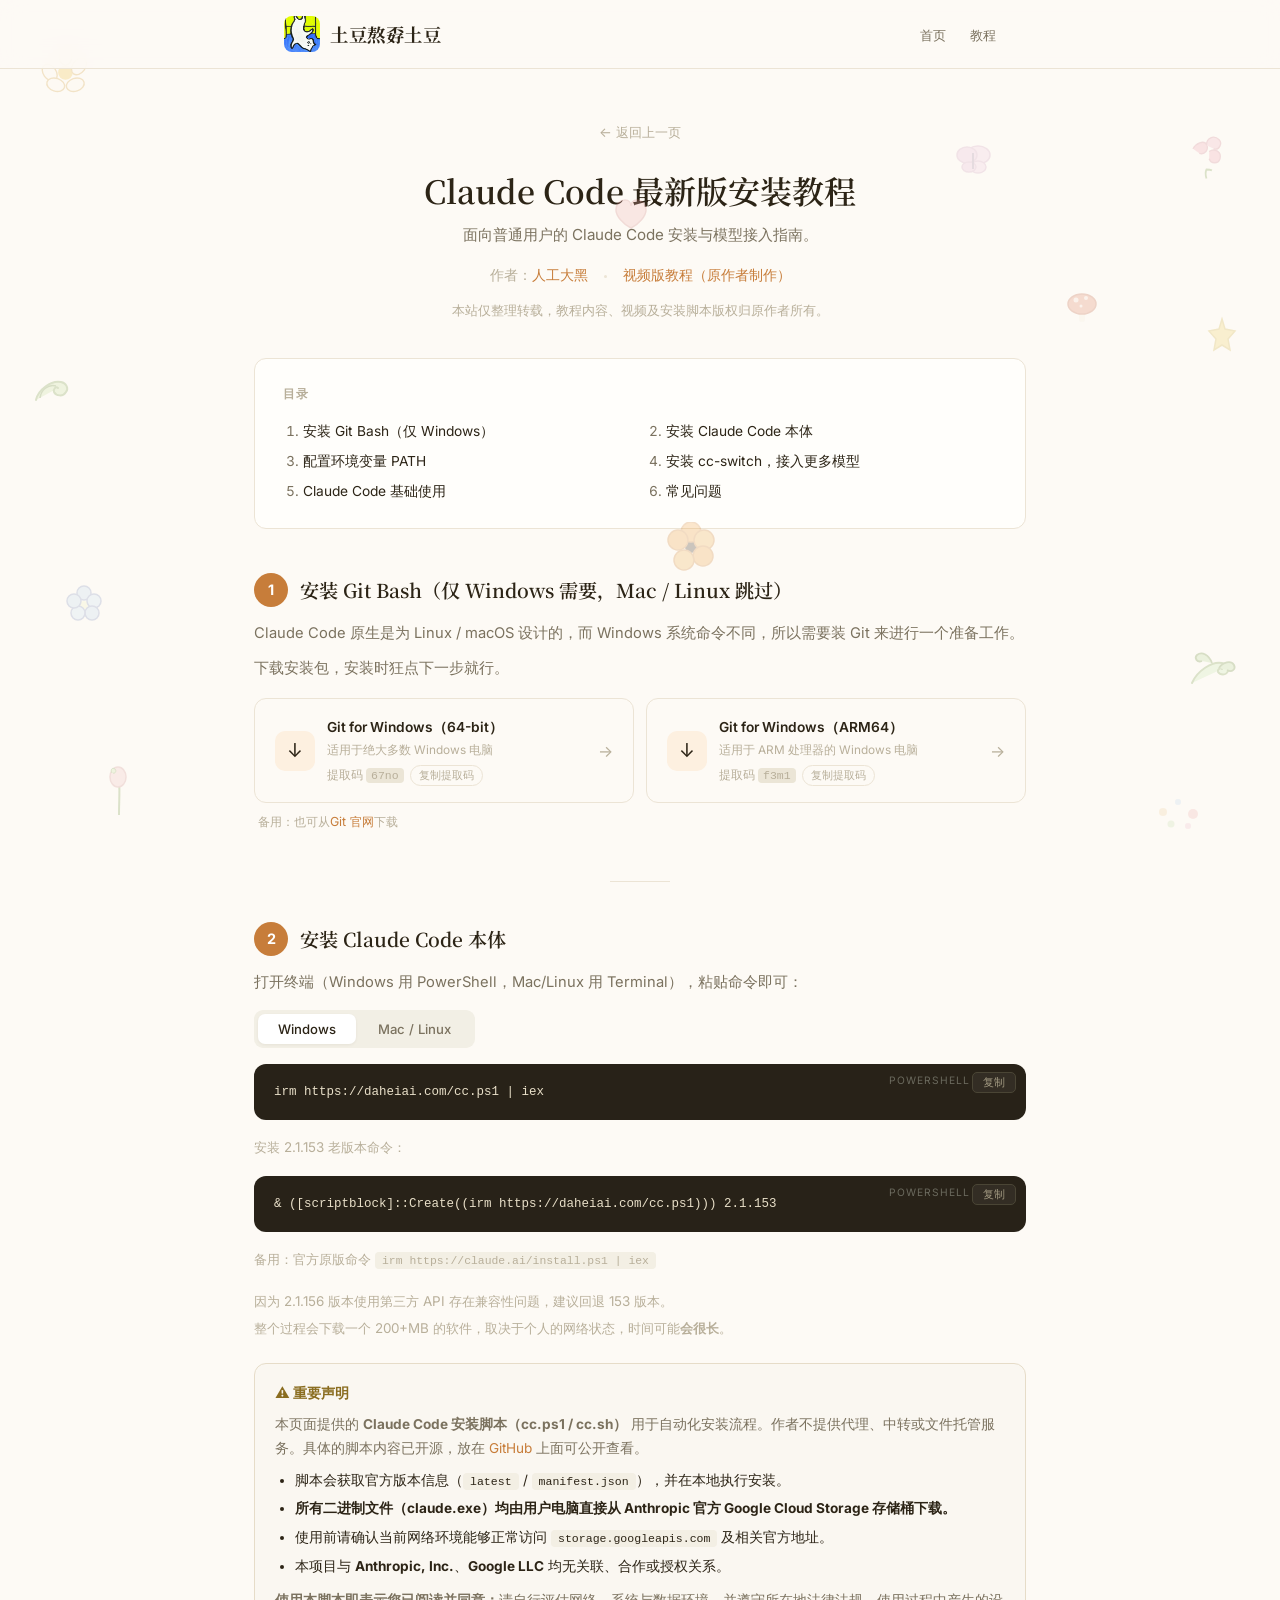
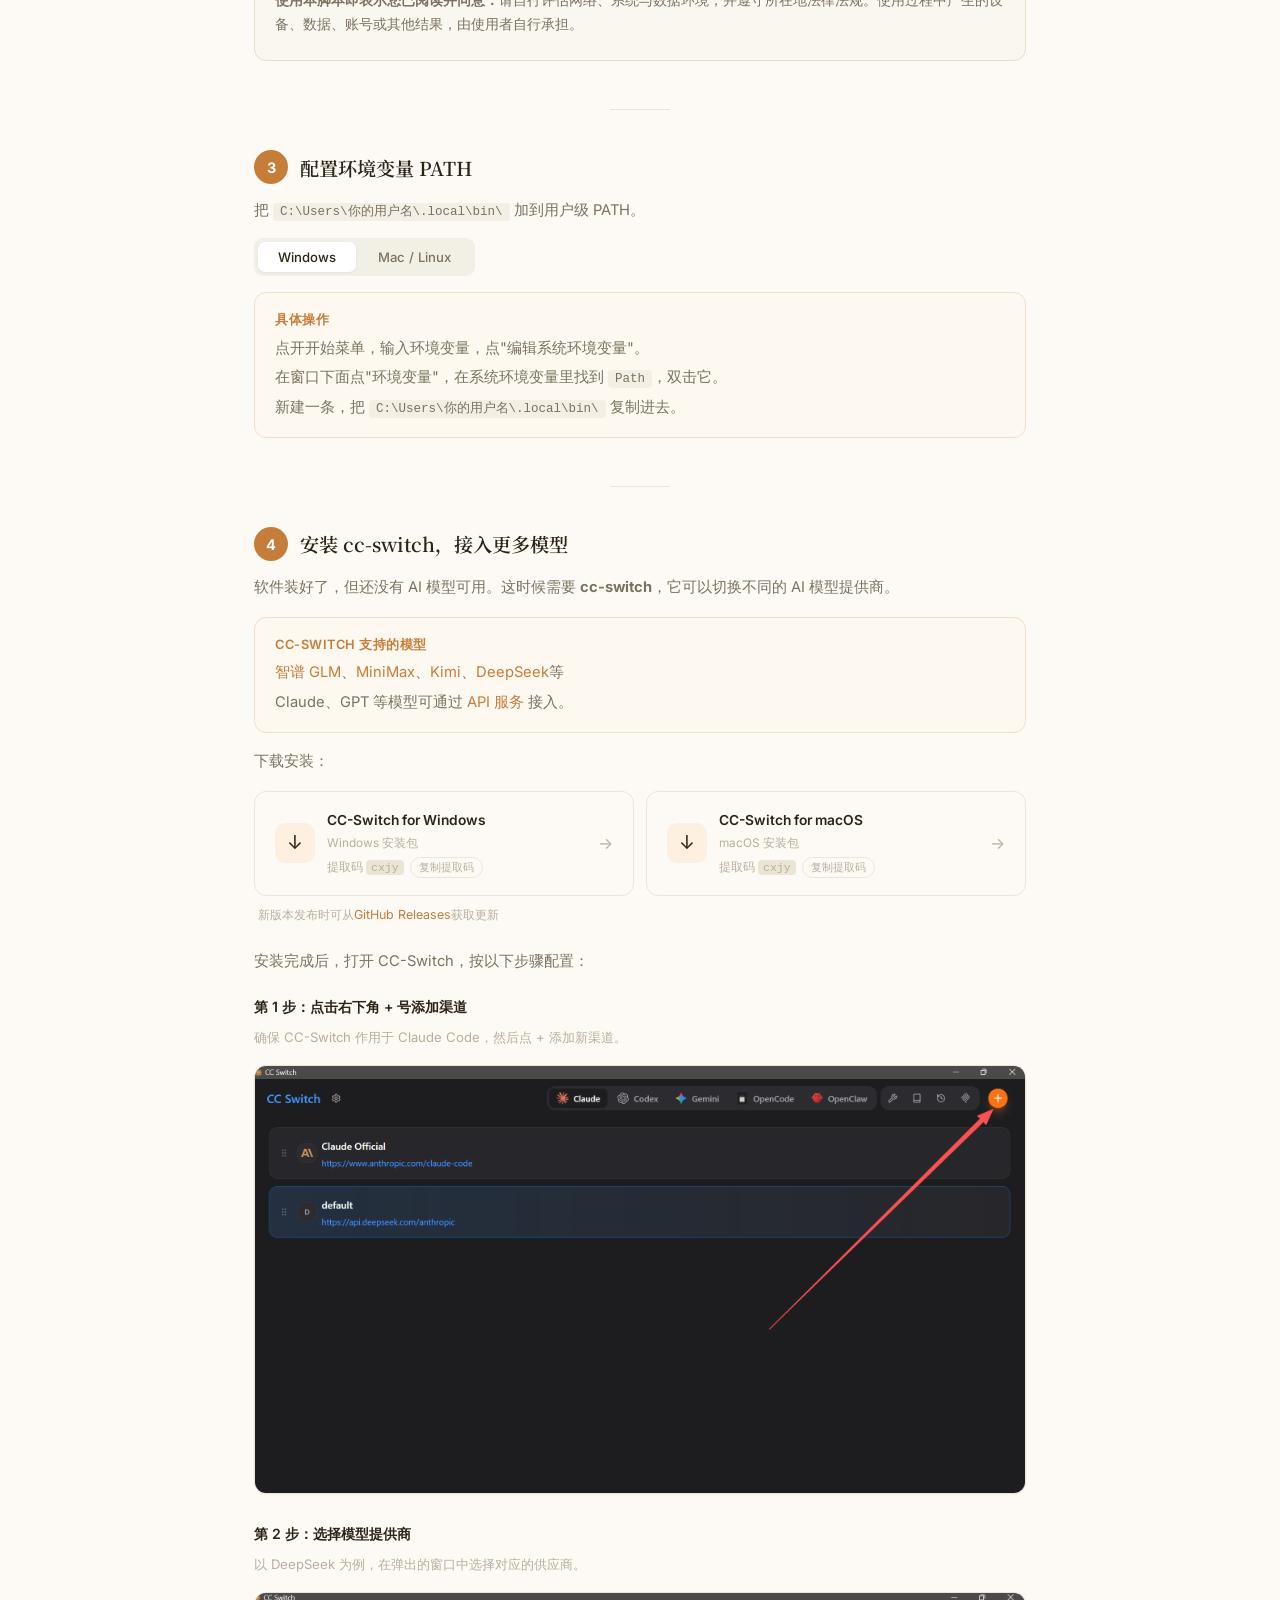
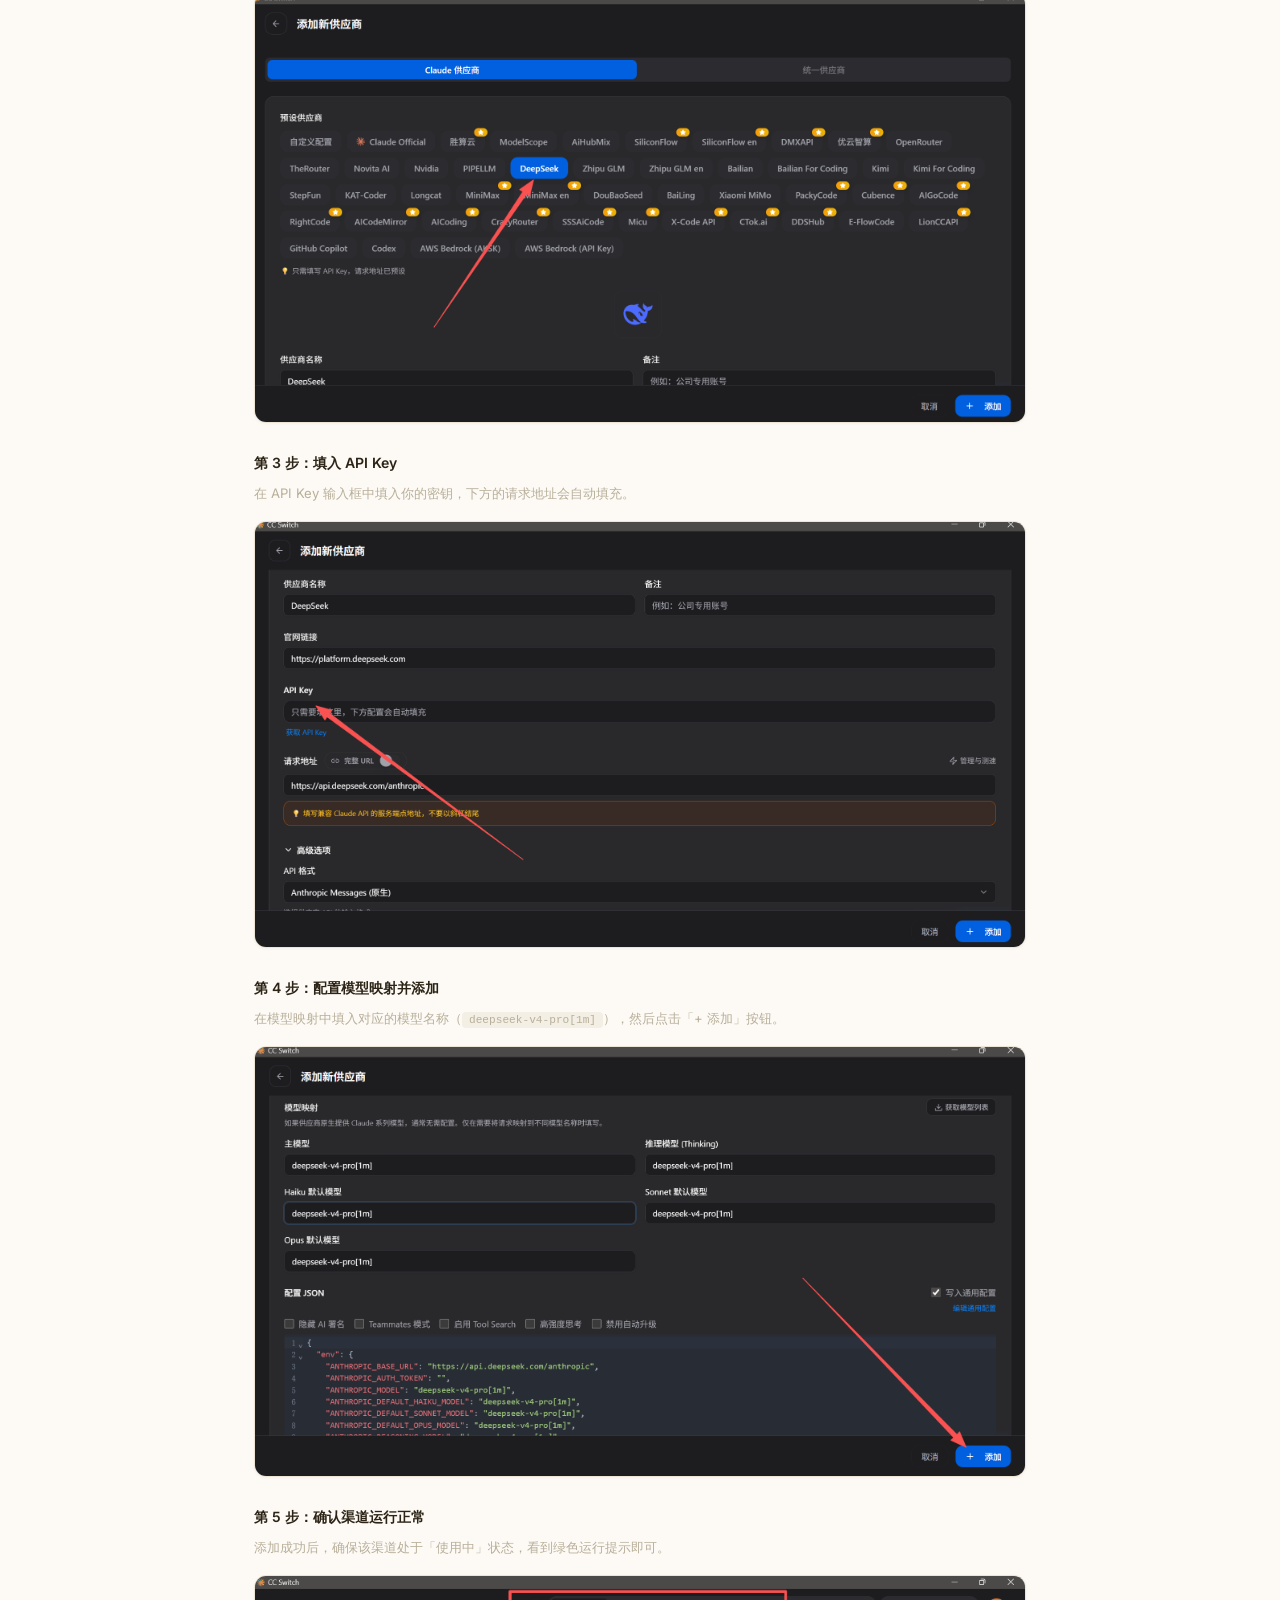
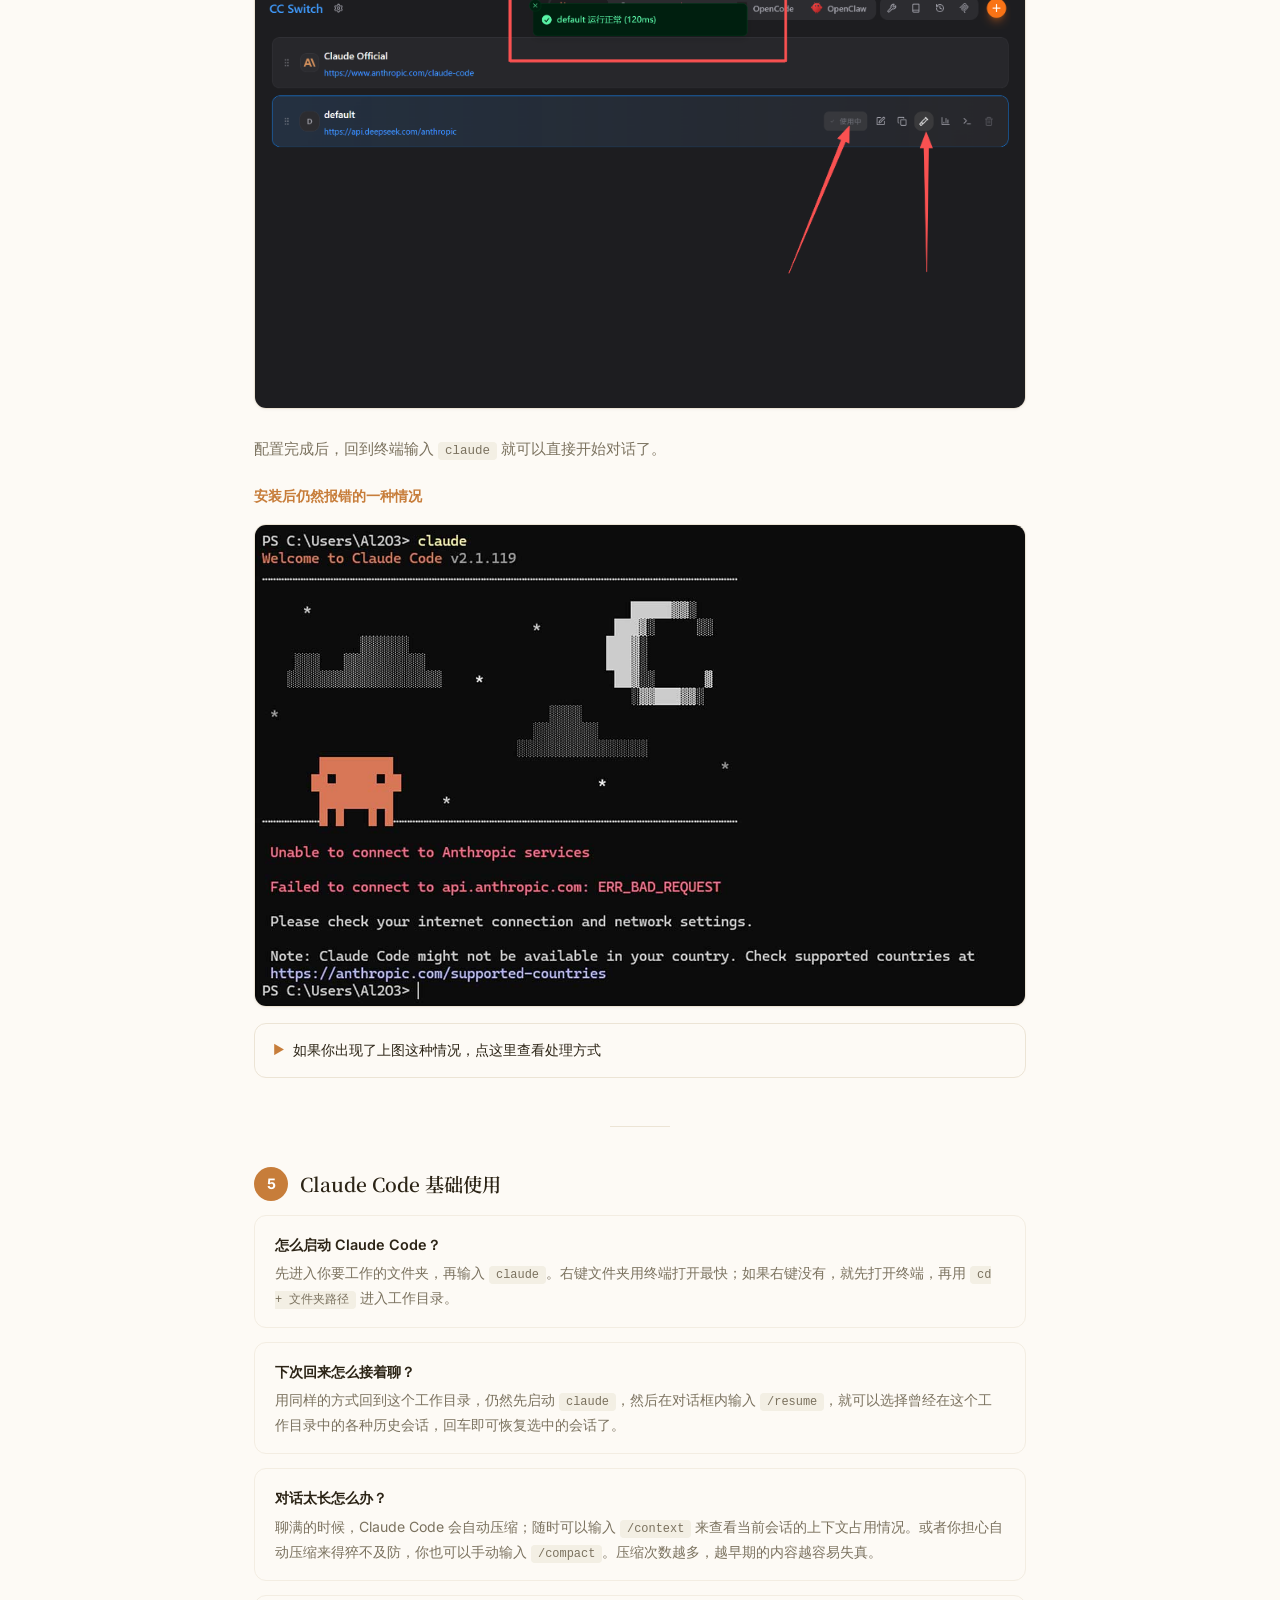
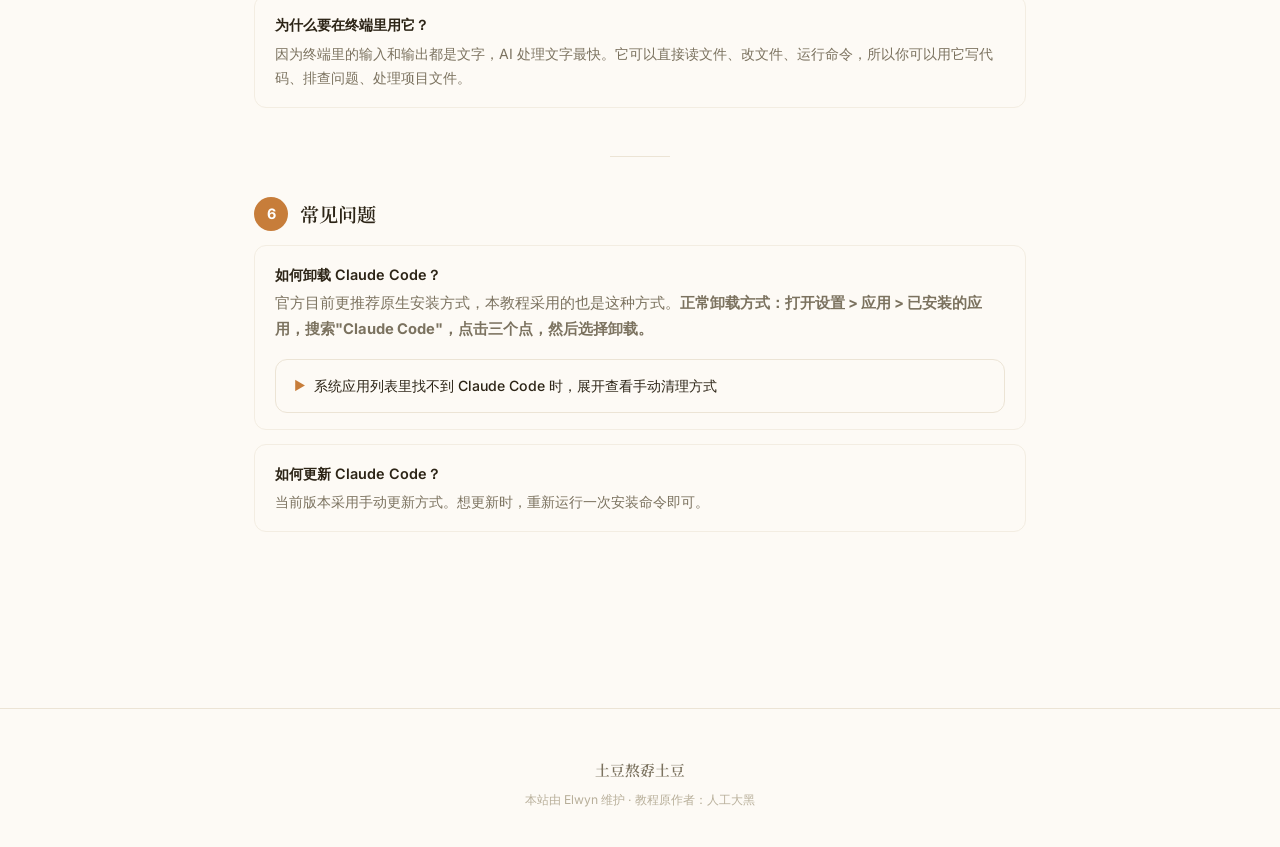
==== commit a3bd4679: "update" ====
--- a/cc-install.html
+++ b/cc-install.html
@@ -33,7 +33,7 @@
             --radius-lg: 18px;
         }
 
-        * { margin: 0; padding: 0; box-sizing: border-box;  cursor: url("daisy-cursor.png") 12 12, auto;}
+        * { margin: 0; padding: 0; box-sizing: border-box; }}
 
         html {
             scroll-behavior: smooth;
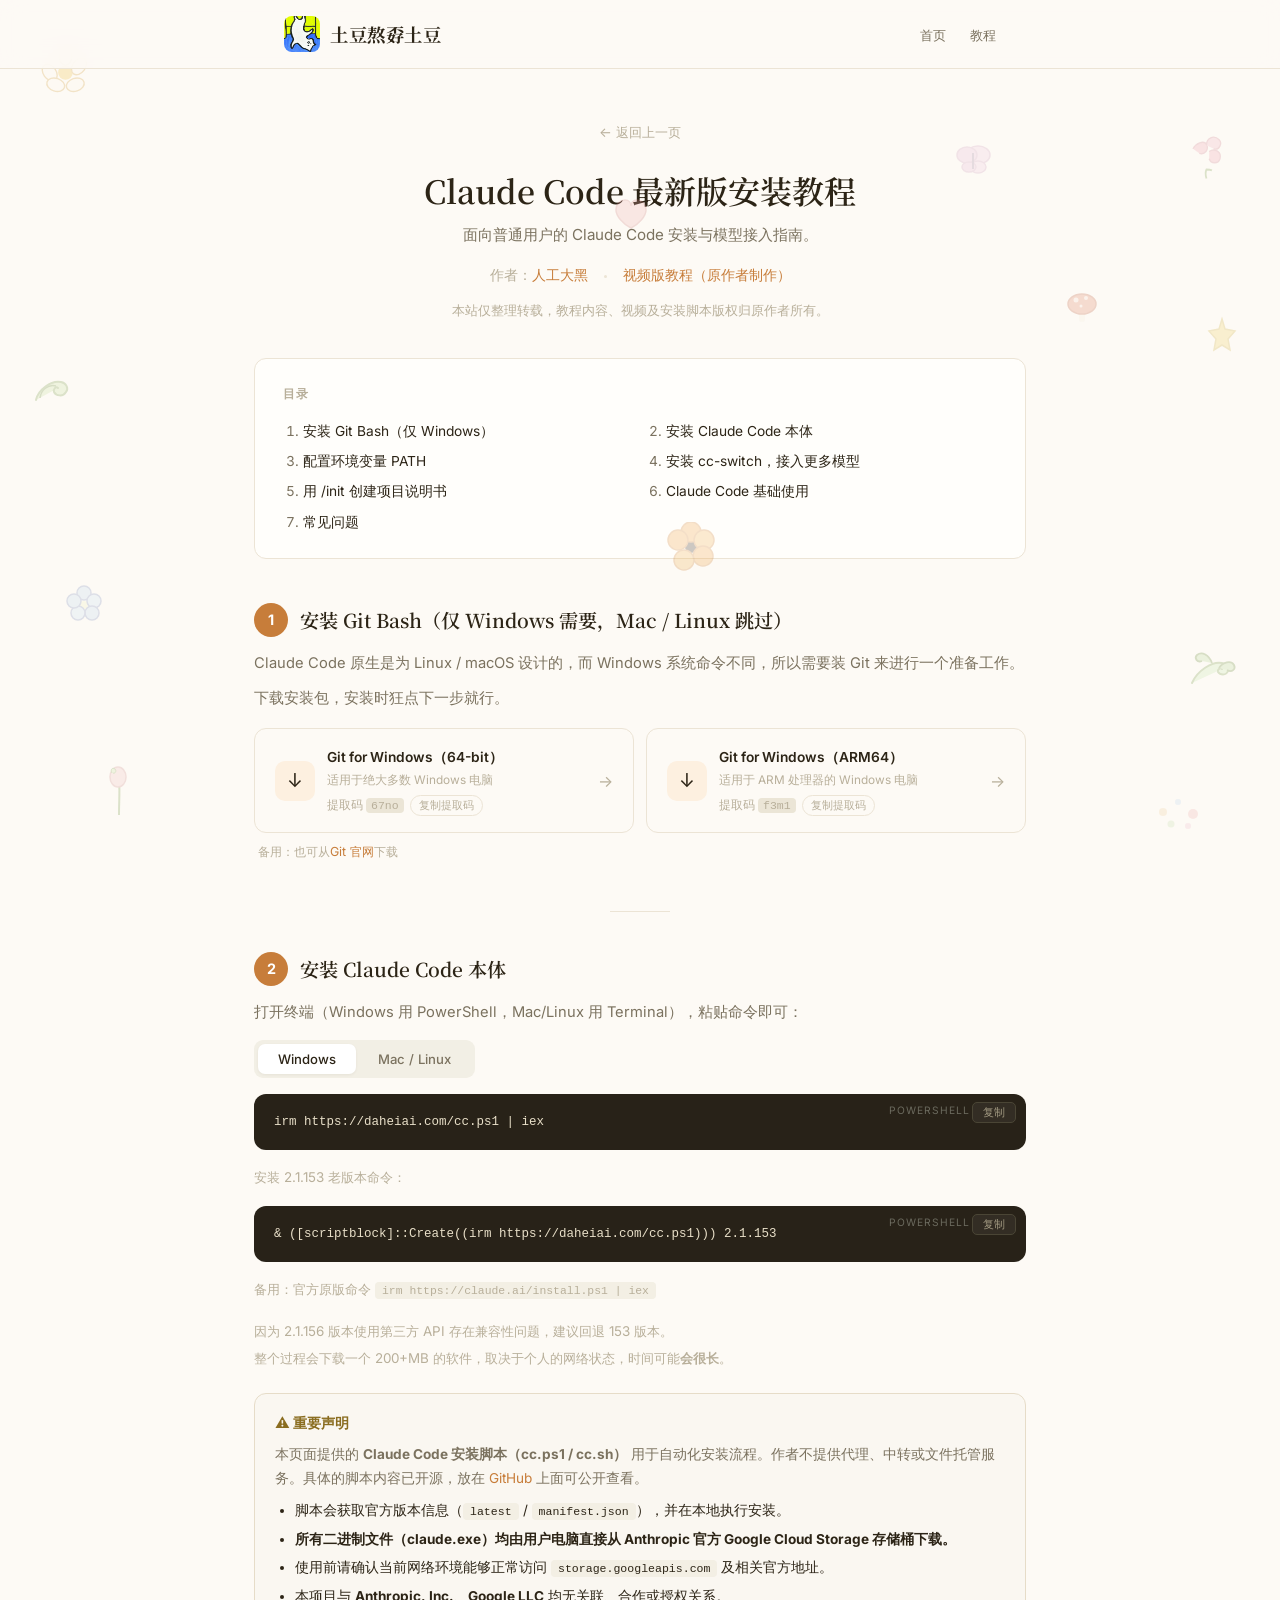
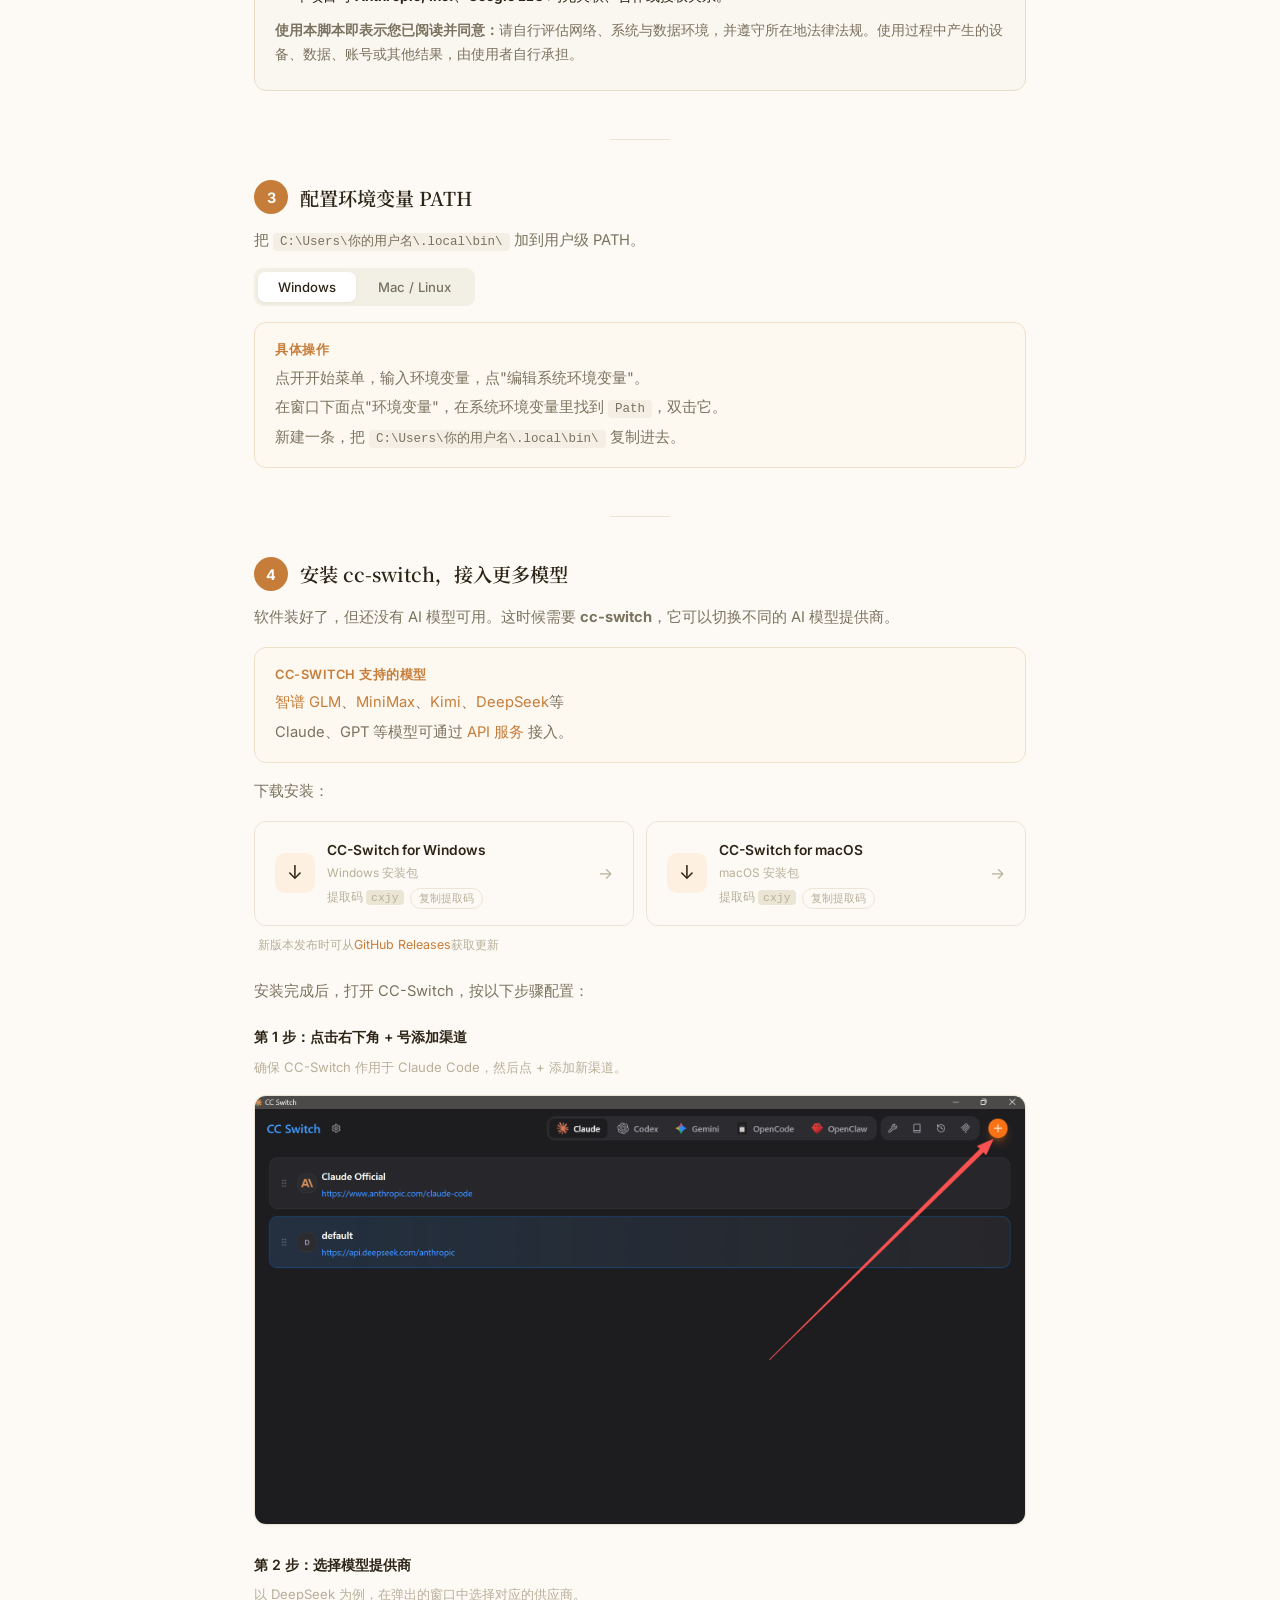
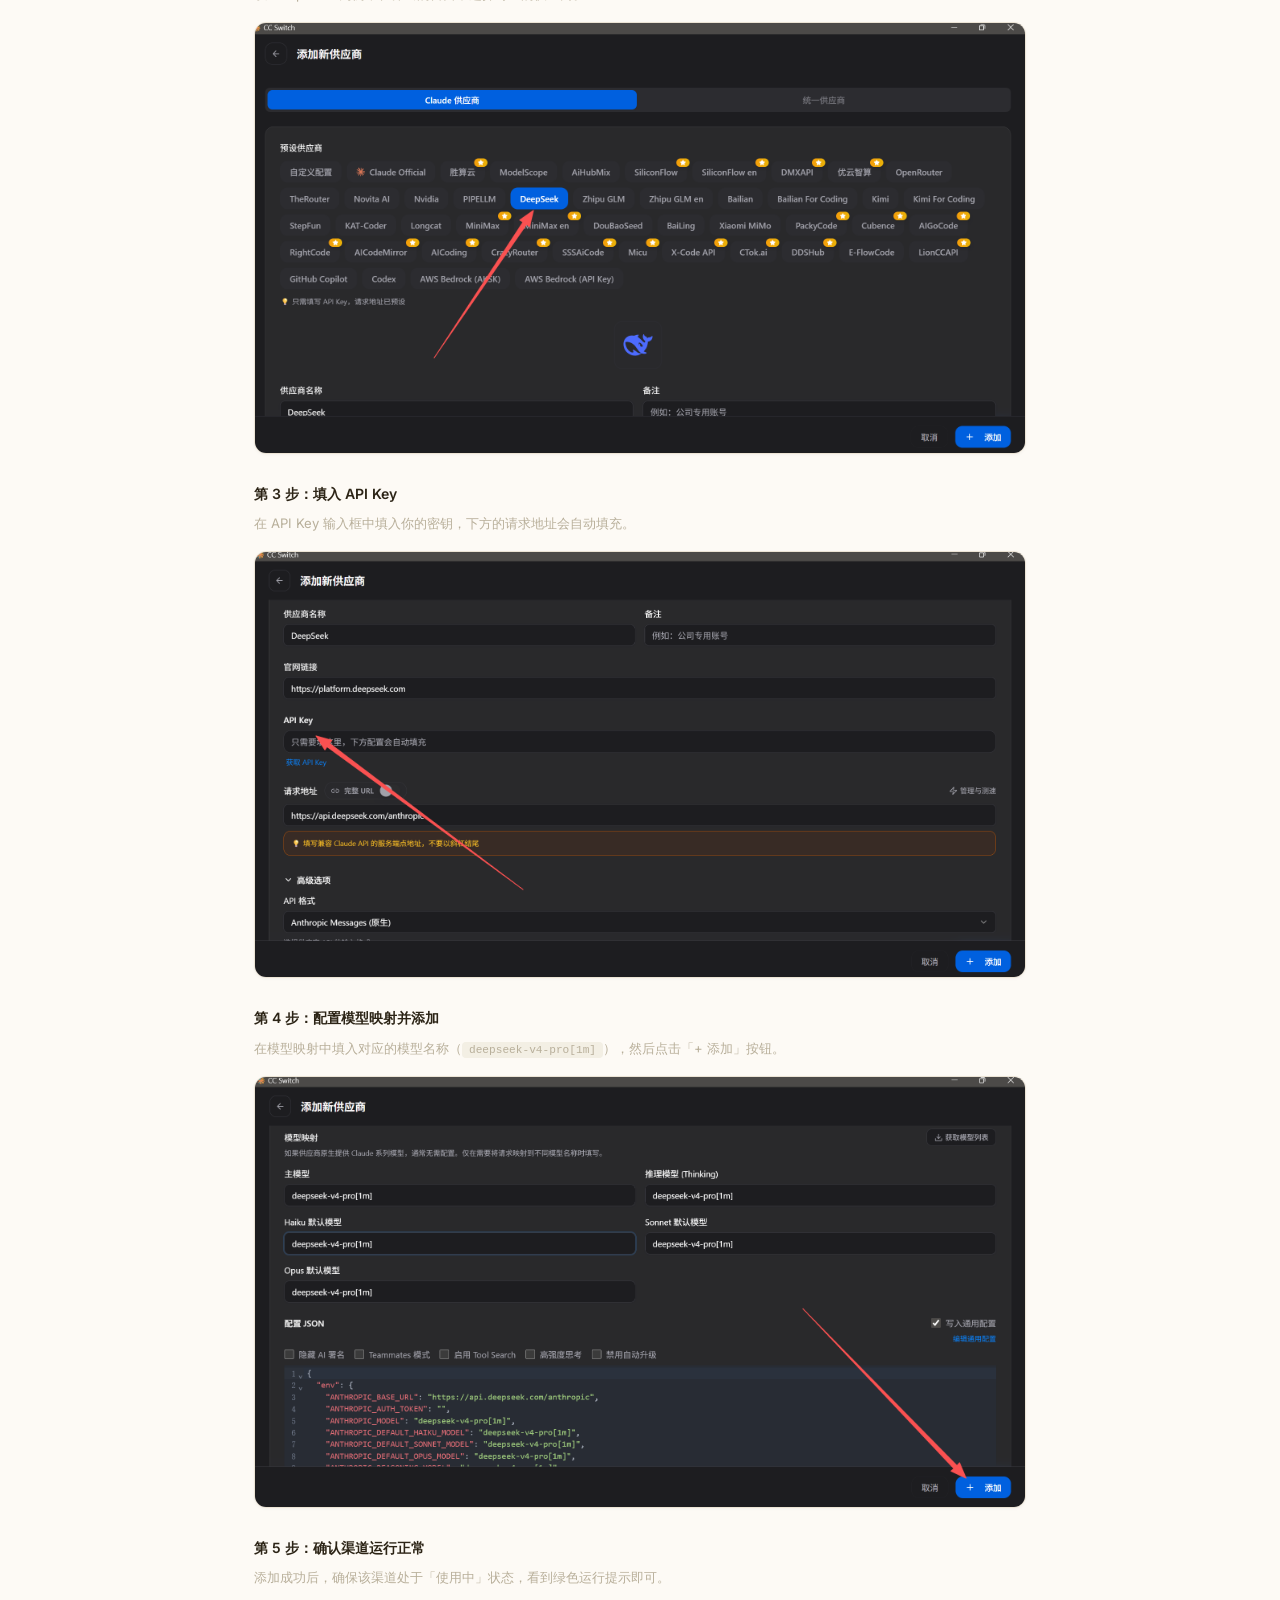
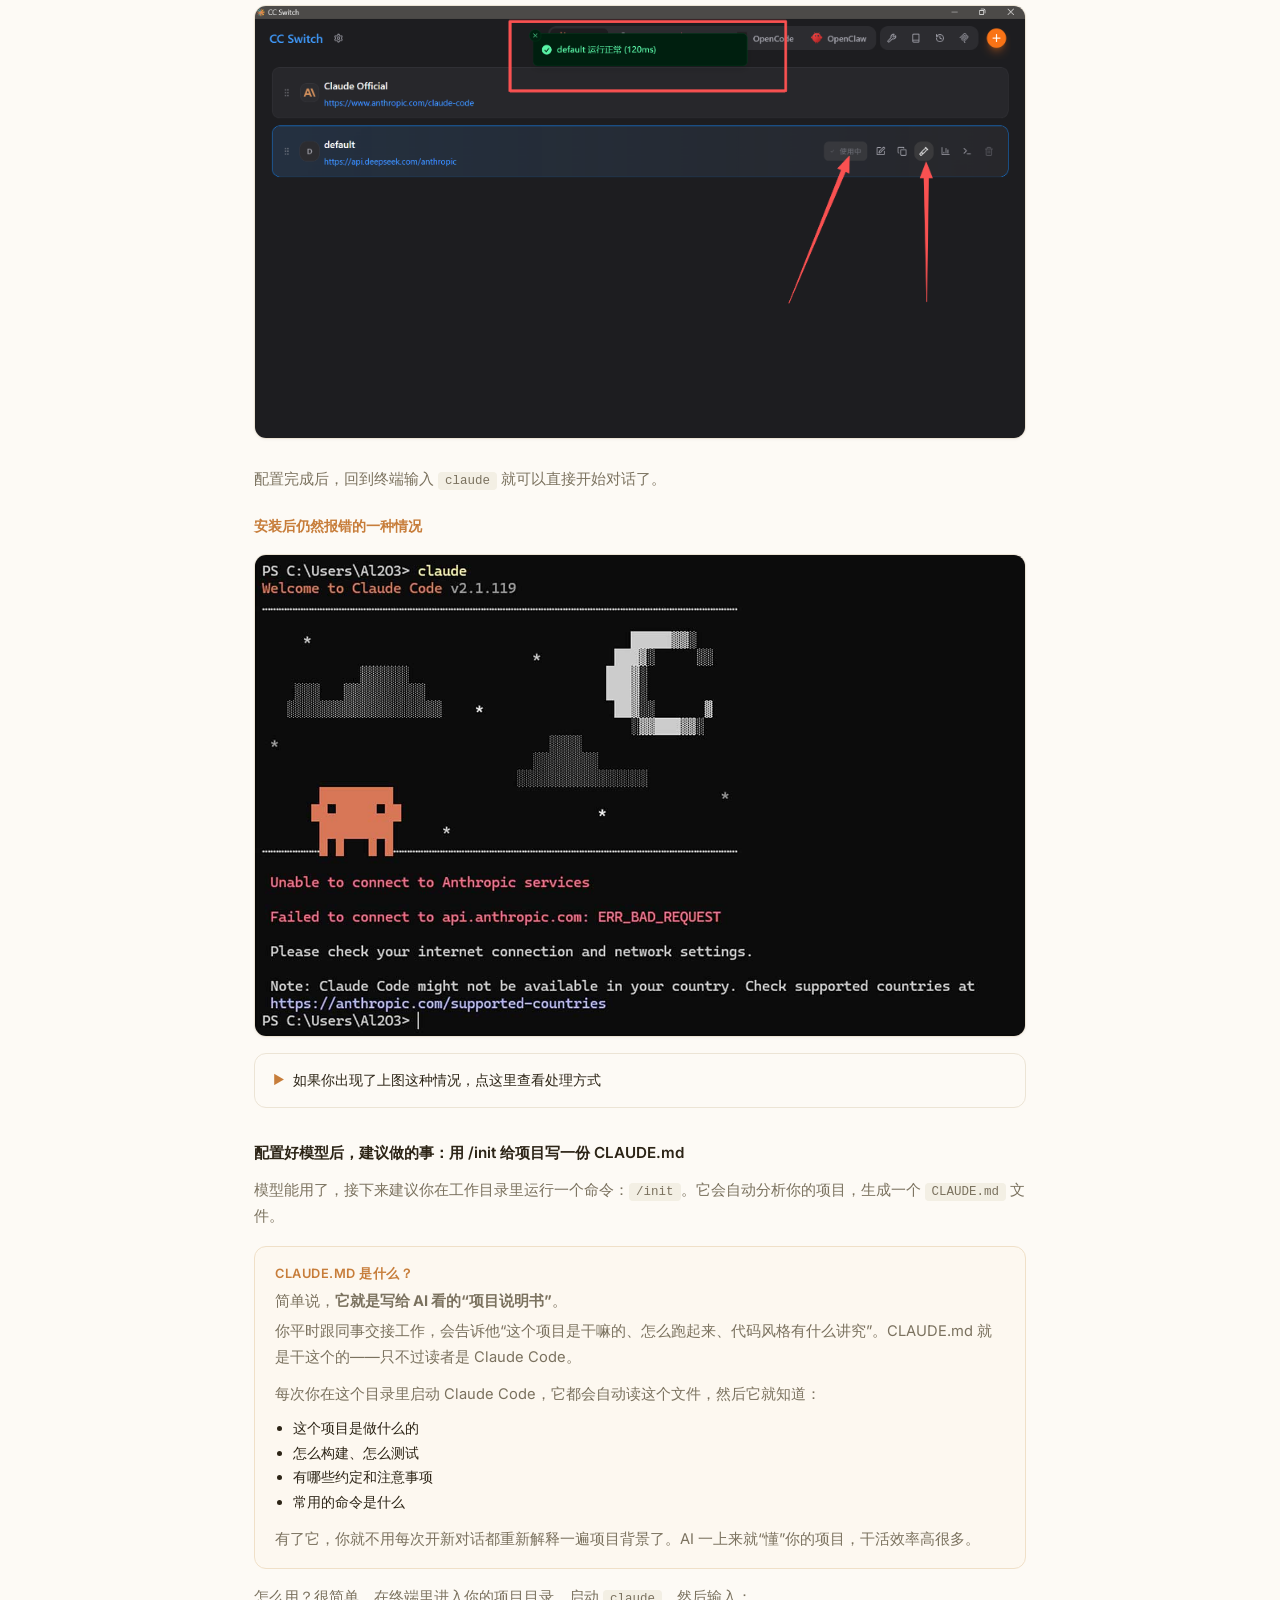
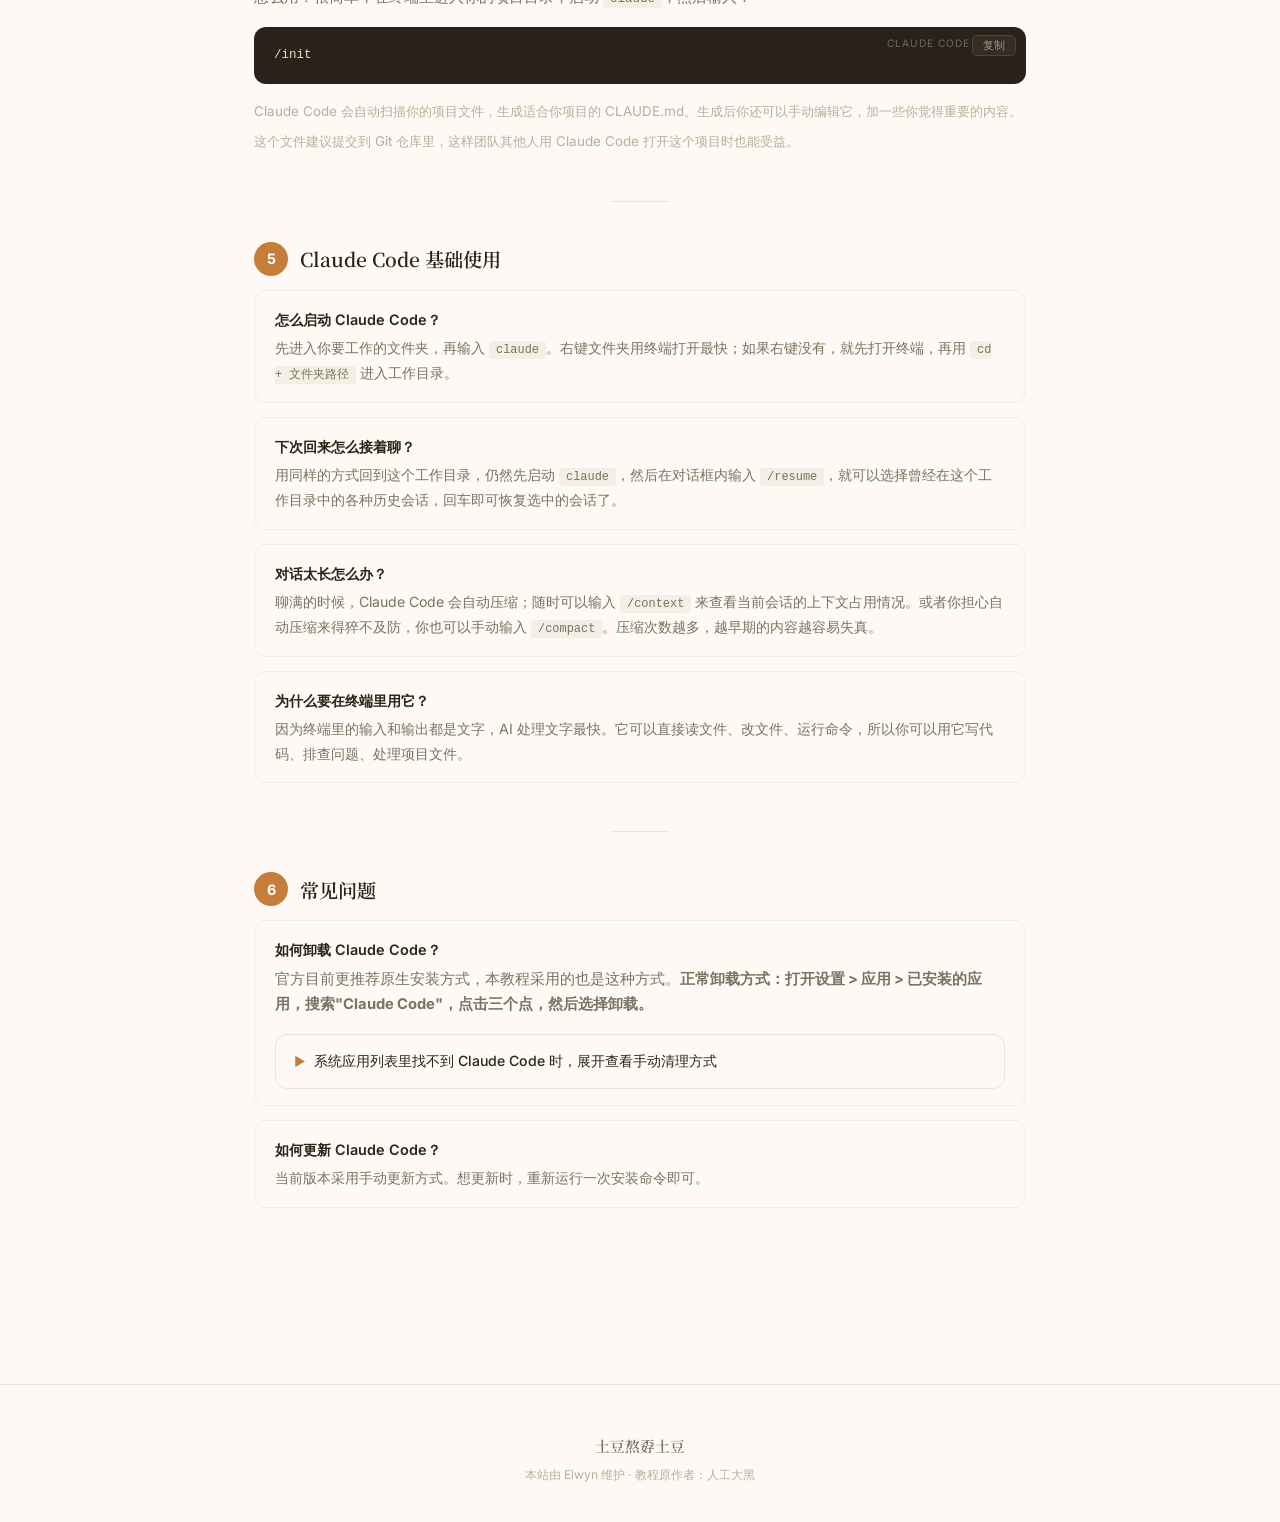
==== commit 1b11a8bd: "update" ====
--- a/cc-install.html
+++ b/cc-install.html
@@ -33,7 +33,7 @@
             --radius-lg: 18px;
         }
 
-        * { margin: 0; padding: 0; box-sizing: border-box; }}
+        * { margin: 0; padding: 0; box-sizing: border-box; cursor: url("daisy-cursor.png") 12 12, auto; }}
 
         html {
             scroll-behavior: smooth;
@@ -713,6 +713,7 @@
             <li><a href="#step2">安装 Claude Code 本体</a></li>
             <li><a href="#step3">配置环境变量 PATH</a></li>
             <li><a href="#step4">安装 cc-switch，接入更多模型</a></li>
+            <li><a href="#step4-extra">用 /init 创建项目说明书</a></li>
             <li><a href="#step5">Claude Code 基础使用</a></li>
             <li><a href="#step6">常见问题</a></li>
         </ol>
@@ -982,6 +983,35 @@
                 <img src="onboarding.jpg" alt="hasCompletedOnboarding 配置示意图" class="inline-image">
             </div>
         </details>
+
+        <p style="margin-top: 32px; font-weight: 600; font-size: 0.95rem; color: var(--text);" id="step4-extra">&#x914D;&#x7F6E;&#x597D;&#x6A21;&#x578B;&#x540E;&#xFF0C;&#x5EFA;&#x8BAE;&#x505A;&#x7684;&#x4E8B;&#xFF1A;&#x7528; /init &#x7ED9;&#x9879;&#x76EE;&#x5199;&#x4E00;&#x4EFD; CLAUDE.md</p>
+
+        <p style="margin-top: 12px;">&#x6A21;&#x578B;&#x80FD;&#x7528;&#x4E86;&#xFF0C;&#x63A5;&#x4E0B;&#x6765;&#x5EFA;&#x8BAE;&#x4F60;&#x5728;&#x5DE5;&#x4F5C;&#x76EE;&#x5F55;&#x91CC;&#x8FD0;&#x884C;&#x4E00;&#x4E2A;&#x547D;&#x4EE4;&#xFF1A;<code>/init</code>&#x3002;&#x5B83;&#x4F1A;&#x81EA;&#x52A8;&#x5206;&#x6790;&#x4F60;&#x7684;&#x9879;&#x76EE;&#xFF0C;&#x751F;&#x6210;&#x4E00;&#x4E2A; <code>CLAUDE.md</code> &#x6587;&#x4EF6;&#x3002;</p>
+
+        <div class="tip">
+            <div class="tip-title">CLAUDE.md &#x662F;&#x4EC0;&#x4E48;&#xFF1F;</div>
+            <p>&#x7B80;&#x5355;&#x8BF4;&#xFF0C;<strong>&#x5B83;&#x5C31;&#x662F;&#x5199;&#x7ED9; AI &#x770B;&#x7684;&#x201C;&#x9879;&#x76EE;&#x8BF4;&#x660E;&#x4E66;&#x201D;</strong>&#x3002;</p>
+            <p>&#x4F60;&#x5E73;&#x65F6;&#x8DDF;&#x540C;&#x4E8B;&#x4EA4;&#x63A5;&#x5DE5;&#x4F5C;&#xFF0C;&#x4F1A;&#x544A;&#x8BC9;&#x4ED6;&#x201C;&#x8FD9;&#x4E2A;&#x9879;&#x76EE;&#x662F;&#x5E72;&#x561B;&#x7684;&#x3001;&#x600E;&#x4E48;&#x8DD1;&#x8D77;&#x6765;&#x3001;&#x4EE3;&#x7801;&#x98CE;&#x683C;&#x6709;&#x4EC0;&#x4E48;&#x8BB2;&#x7A76;&#x201D;&#x3002;CLAUDE.md &#x5C31;&#x662F;&#x5E72;&#x8FD9;&#x4E2A;&#x7684;&#x2014;&#x2014;&#x53EA;&#x4E0D;&#x8FC7;&#x8BFB;&#x8005;&#x662F; Claude Code&#x3002;</p>
+            <p style="margin-top: 12px;">&#x6BCF;&#x6B21;&#x4F60;&#x5728;&#x8FD9;&#x4E2A;&#x76EE;&#x5F55;&#x91CC;&#x542F;&#x52A8; Claude Code&#xFF0C;&#x5B83;&#x90FD;&#x4F1A;&#x81EA;&#x52A8;&#x8BFB;&#x8FD9;&#x4E2A;&#x6587;&#x4EF6;&#xFF0C;&#x7136;&#x540E;&#x5B83;&#x5C31;&#x77E5;&#x9053;&#xFF1A;</p>
+            <ul style="margin: 8px 0 0 18px; font-size: 0.88rem;">
+                <li>&#x8FD9;&#x4E2A;&#x9879;&#x76EE;&#x662F;&#x505A;&#x4EC0;&#x4E48;&#x7684;</li>
+                <li>&#x600E;&#x4E48;&#x6784;&#x5EFA;&#x3001;&#x600E;&#x4E48;&#x6D4B;&#x8BD5;</li>
+                <li>&#x6709;&#x54EA;&#x4E9B;&#x7EA6;&#x5B9A;&#x548C;&#x6CE8;&#x610F;&#x4E8B;&#x9879;</li>
+                <li>&#x5E38;&#x7528;&#x7684;&#x547D;&#x4EE4;&#x662F;&#x4EC0;&#x4E48;</li>
+            </ul>
+            <p style="margin-top: 12px;">&#x6709;&#x4E86;&#x5B83;&#xFF0C;&#x4F60;&#x5C31;&#x4E0D;&#x7528;&#x6BCF;&#x6B21;&#x5F00;&#x65B0;&#x5BF9;&#x8BDD;&#x90FD;&#x91CD;&#x65B0;&#x89E3;&#x91CA;&#x4E00;&#x904D;&#x9879;&#x76EE;&#x80CC;&#x666F;&#x4E86;&#x3002;AI &#x4E00;&#x4E0A;&#x6765;&#x5C31;&#x201C;&#x61C2;&#x201D;&#x4F60;&#x7684;&#x9879;&#x76EE;&#xFF0C;&#x5E72;&#x6D3B;&#x6548;&#x7387;&#x9AD8;&#x5F88;&#x591A;&#x3002;</p>
+        </div>
+
+        <p style="margin-top: 16px;">&#x600E;&#x4E48;&#x7528;&#xFF1F;&#x5F88;&#x7B80;&#x5355;&#xFF0C;&#x5728;&#x7EC8;&#x7AEF;&#x91CC;&#x8FDB;&#x5165;&#x4F60;&#x7684;&#x9879;&#x76EE;&#x76EE;&#x5F55;&#xFF0C;&#x542F;&#x52A8; <code>claude</code>&#xFF0C;&#x7136;&#x540E;&#x8F93;&#x5165;&#xFF1A;</p>
+
+        <div class="code-block">
+            <span class="lang-tag">claude code</span>
+            <button class="copy-btn" onclick="copyCode(this)">&#x590D;&#x5236;</button>
+            <code>/init</code>
+        </div>
+
+        <p class="note">Claude Code &#x4F1A;&#x81EA;&#x52A8;&#x626B;&#x63CF;&#x4F60;&#x7684;&#x9879;&#x76EE;&#x6587;&#x4EF6;&#xFF0C;&#x751F;&#x6210;&#x9002;&#x5408;&#x4F60;&#x9879;&#x76EE;&#x7684; CLAUDE.md&#x3002;&#x751F;&#x6210;&#x540E;&#x4F60;&#x8FD8;&#x53EF;&#x4EE5;&#x624B;&#x52A8;&#x7F16;&#x8F91;&#x5B83;&#xFF0C;&#x52A0;&#x4E00;&#x4E9B;&#x4F60;&#x89C9;&#x5F97;&#x91CD;&#x8981;&#x7684;&#x5185;&#x5BB9;&#x3002;</p>
+        <p class="note" style="margin-top: 6px;">&#x8FD9;&#x4E2A;&#x6587;&#x4EF6;&#x5EFA;&#x8BAE;&#x63D0;&#x4EA4;&#x5230; Git &#x4ED3;&#x5E93;&#x91CC;&#xFF0C;&#x8FD9;&#x6837;&#x56E2;&#x961F;&#x5176;&#x4ED6;&#x4EBA;&#x7528; Claude Code &#x6253;&#x5F00;&#x8FD9;&#x4E2A;&#x9879;&#x76EE;&#x65F6;&#x4E5F;&#x80FD;&#x53D7;&#x76CA;&#x3002;</p>
     </section>
 
     <div class="section-divider"></div>
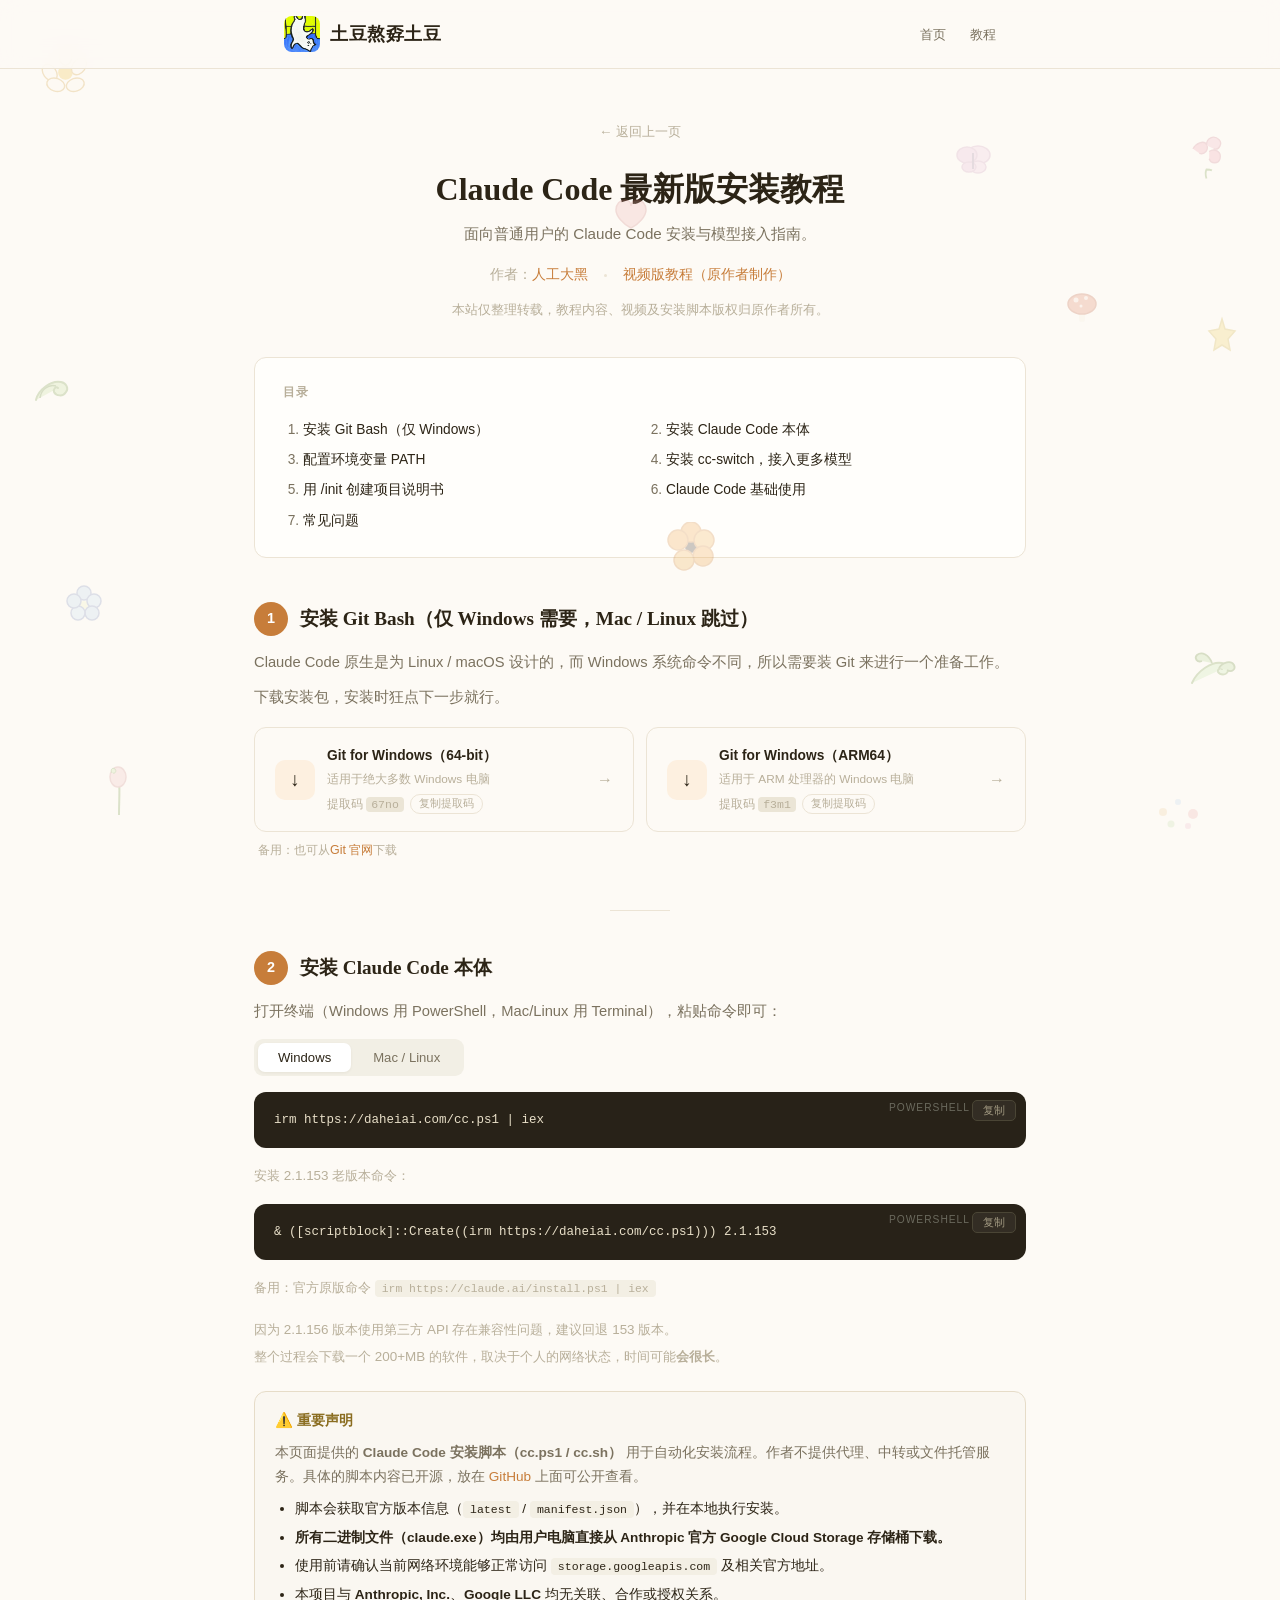
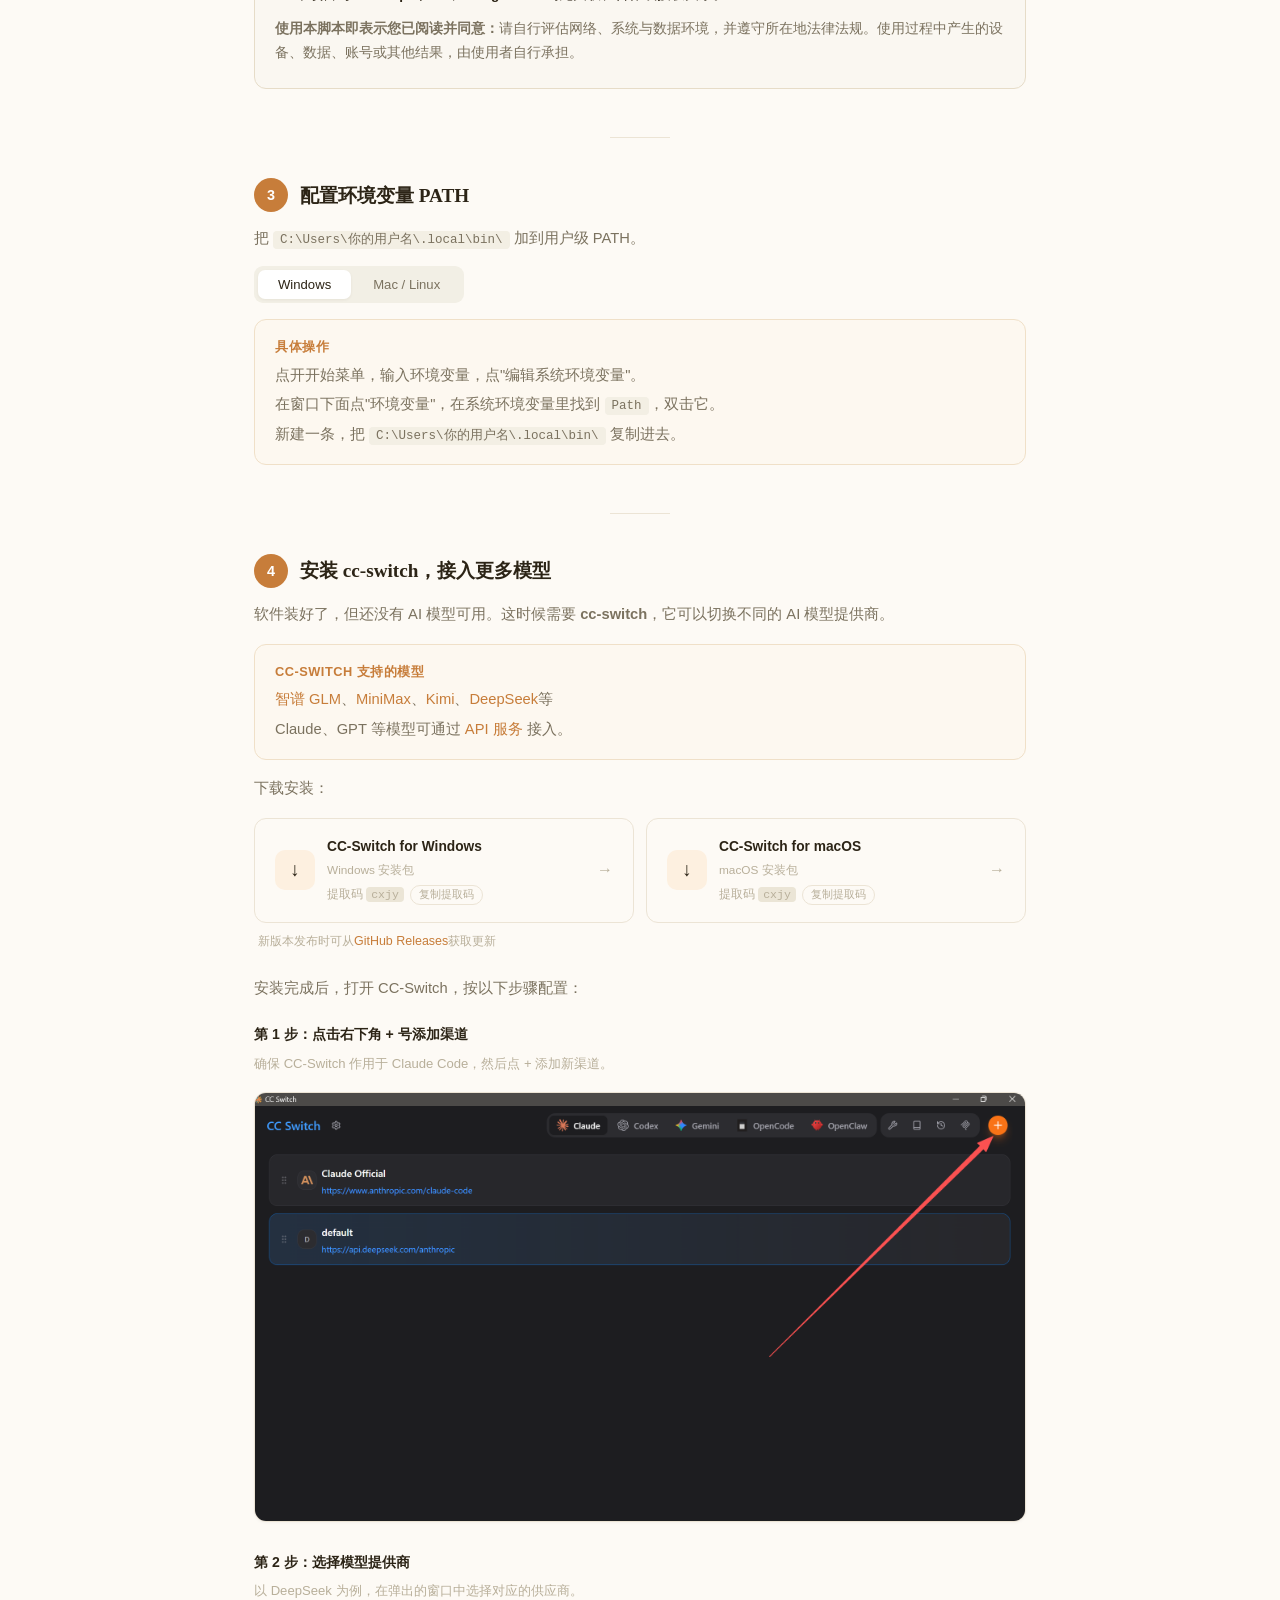
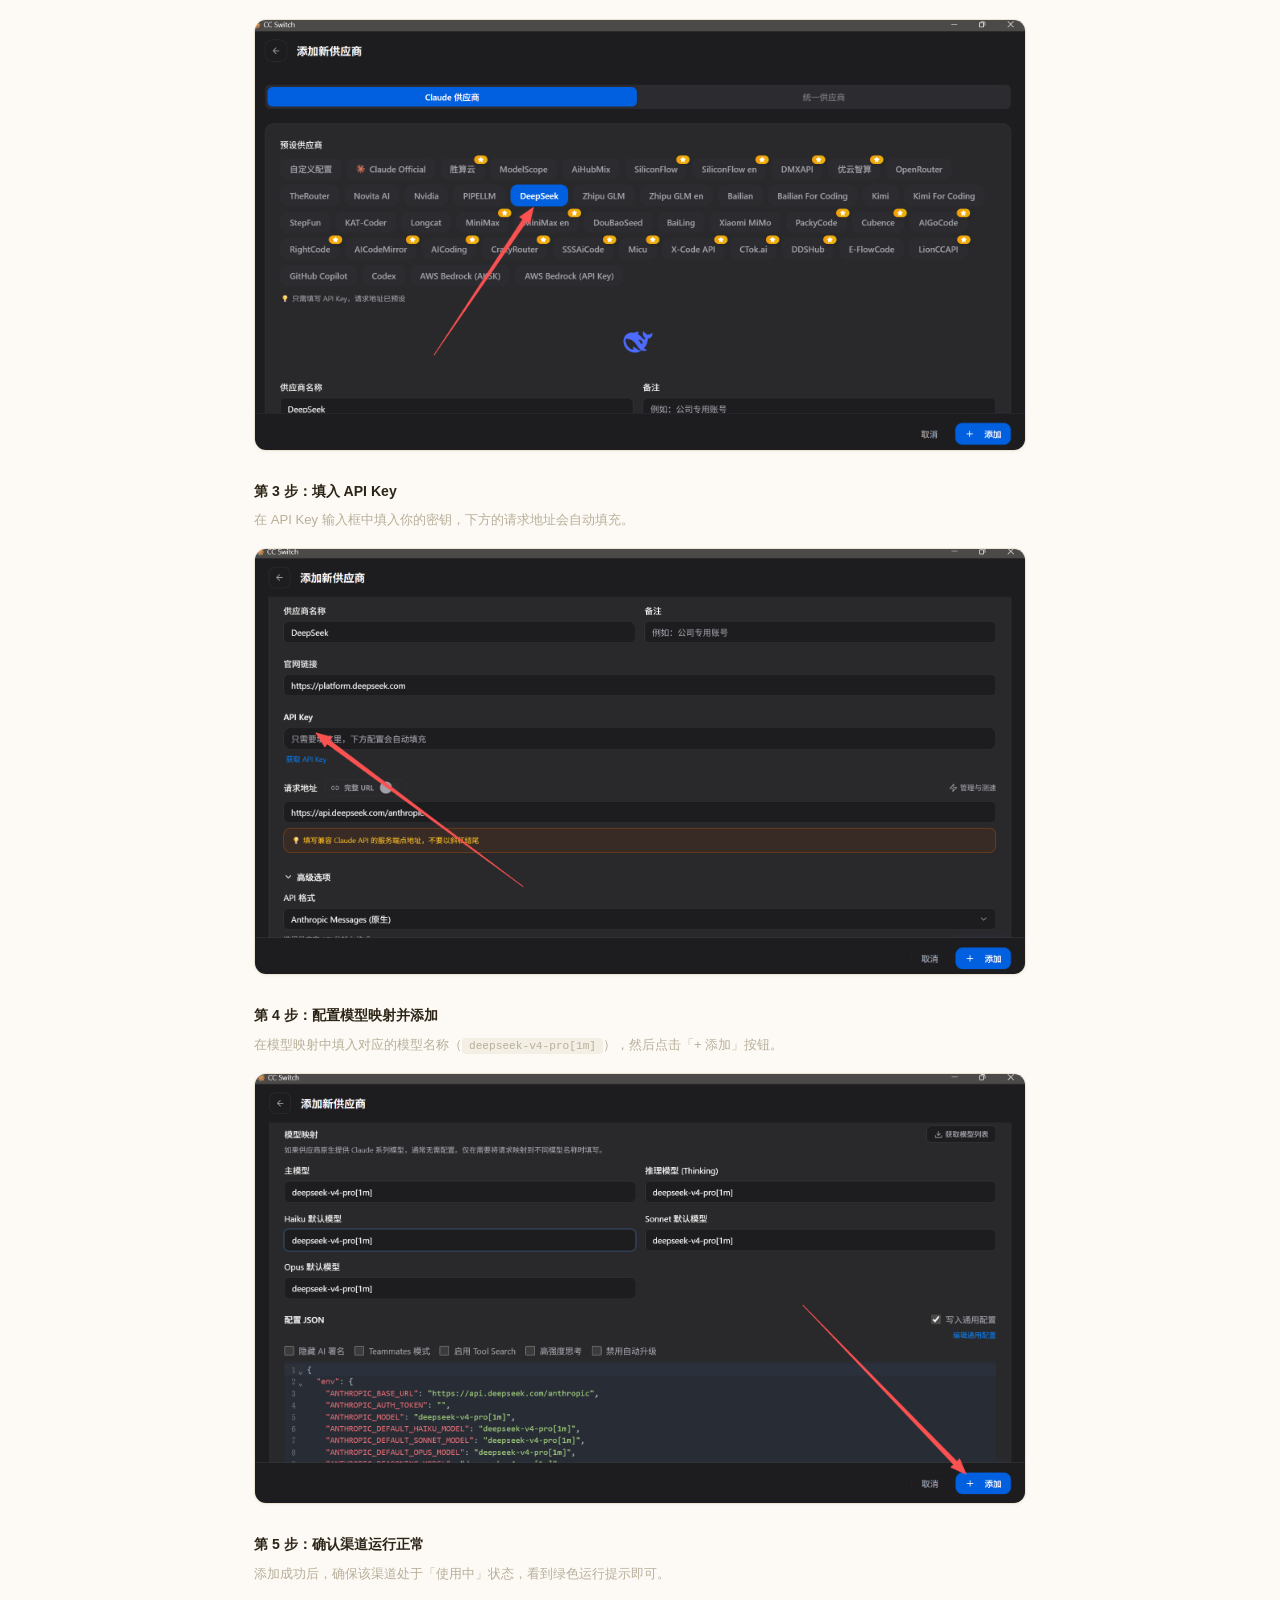
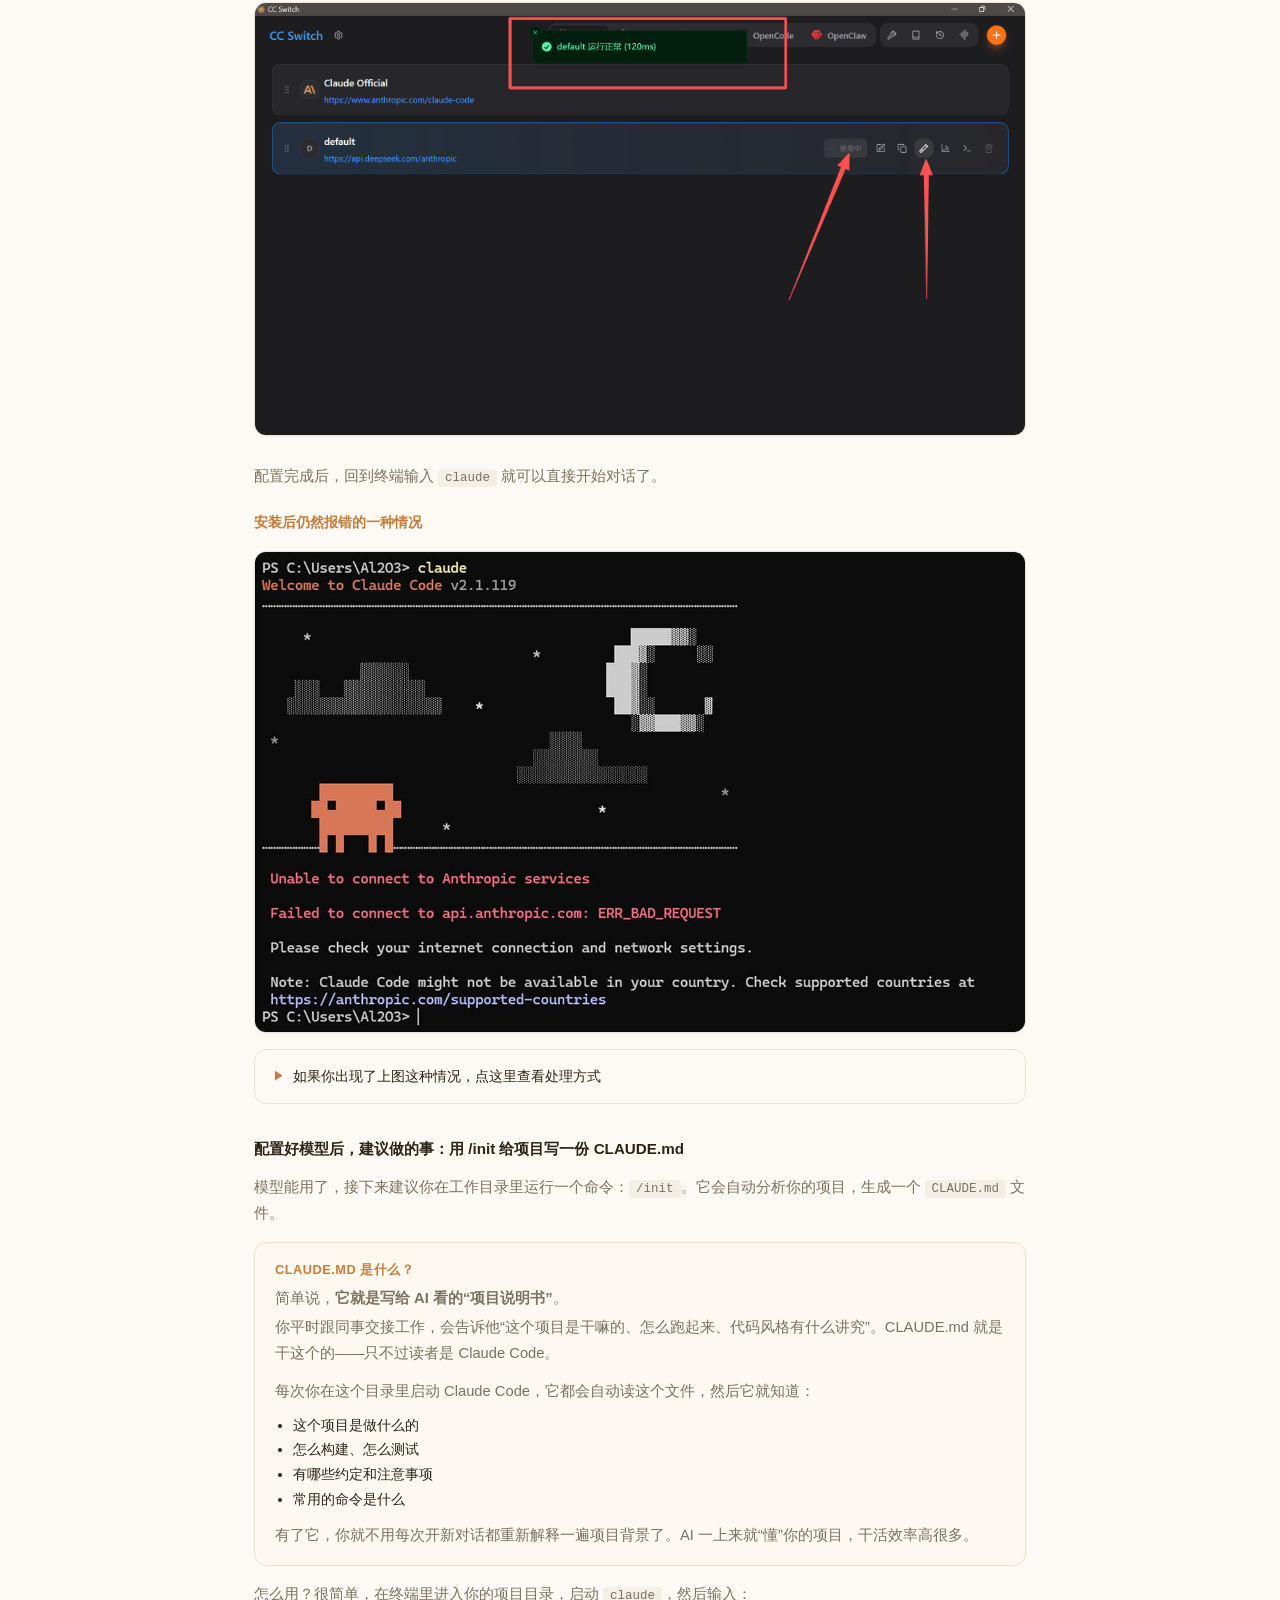
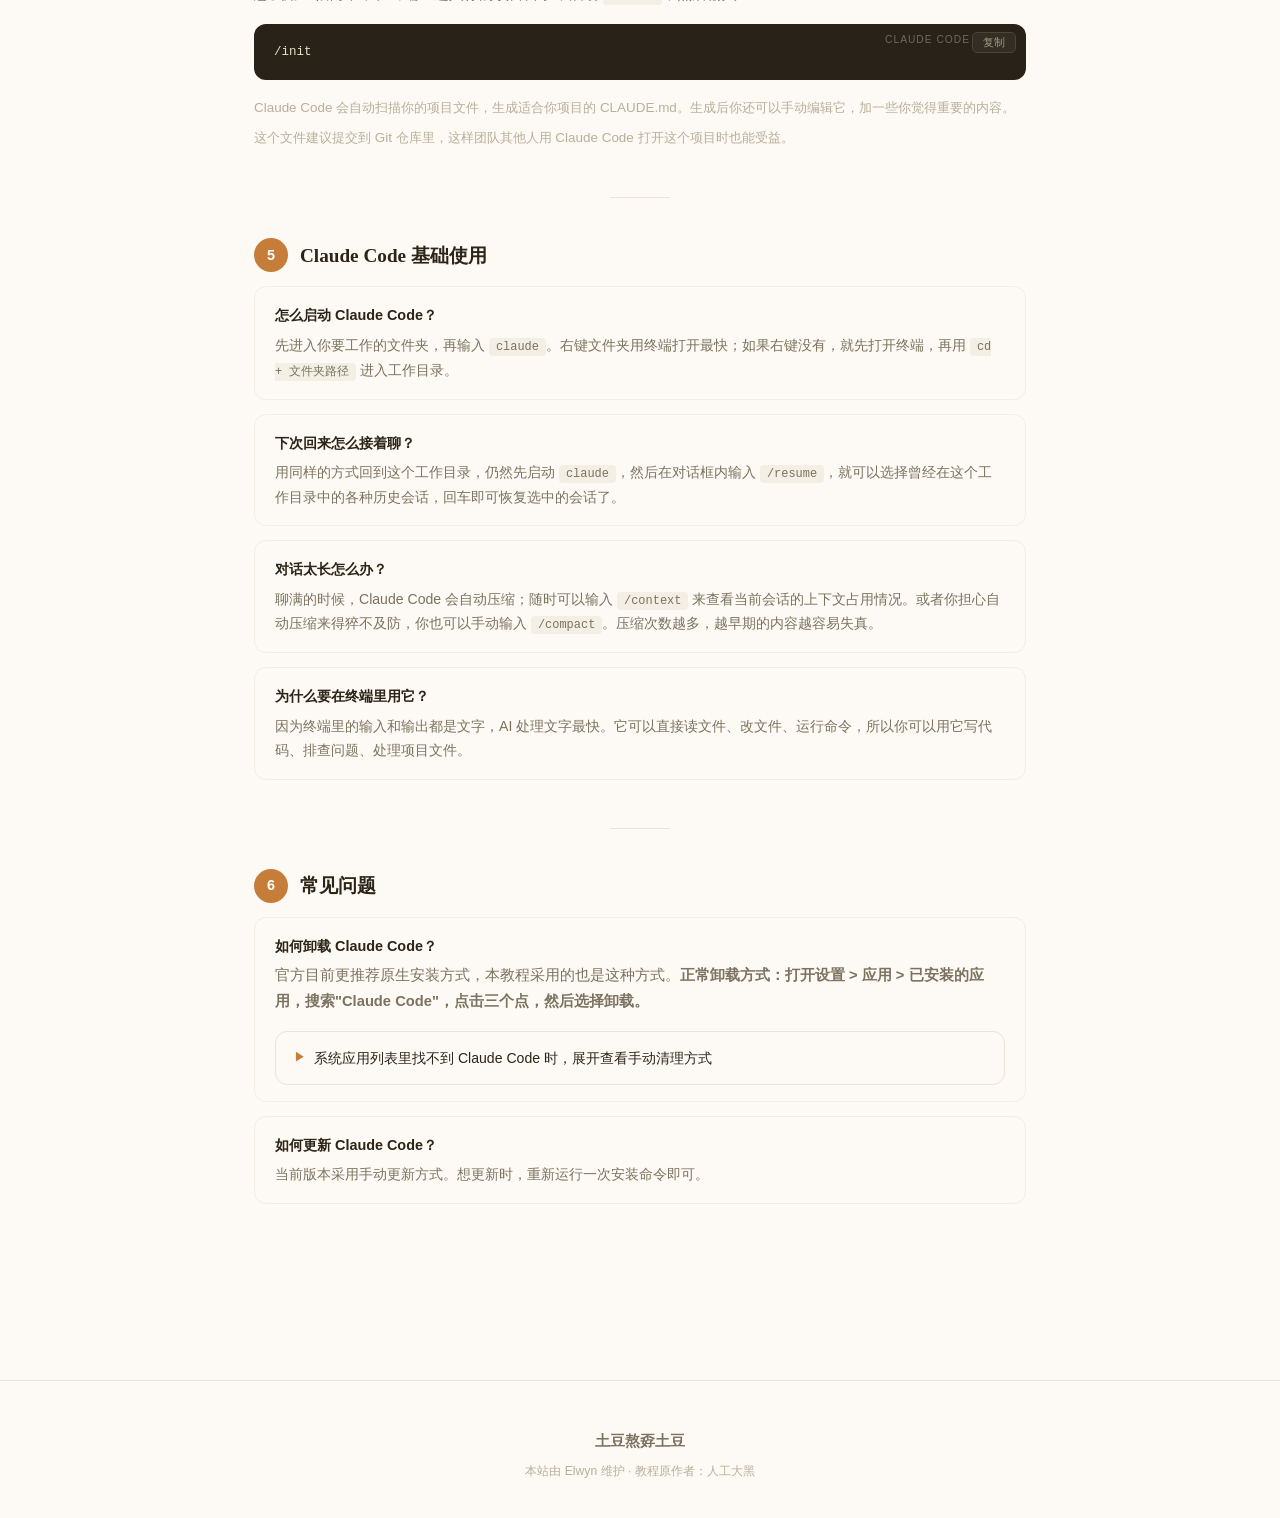
==== commit 09cde5f9: "update" ====
--- a/cc-install.html
+++ b/cc-install.html
@@ -1,1170 +1,1167 @@
-<!DOCTYPE html>
-<html lang="zh-CN">
-<head>
-    <meta charset="UTF-8">
-    <meta name="viewport" content="width=device-width, initial-scale=1.0">
-    <title>Claude Code 最新版安装教程 — 土豆熬孬土豆</title>
-    <meta name="description" content="Claude Code 最新版安装教程，面向普通用户的安装与模型接入指南。">
-    <link rel="preconnect" href="https://fonts.googleapis.com">
-    <link rel="preconnect" href="https://fonts.gstatic.com" crossorigin>
-    <link href="https://fonts.googleapis.com/css2?family=Inter:wght@400;500;600&family=Noto+Serif+SC:wght@400;600;700&display=swap" rel="stylesheet">
-    <style>
-        :root {
-            --bg: #fdfaf5;
-            --surface: #fffefb;
-            --text: #2c2416;
-            --text-secondary: #7b725f;
-            --text-tertiary: #b8af9a;
-            --accent: #c77d3a;
-            --accent-light: #fdf0e0;
-            --accent-glow: rgba(199,125,58,0.1);
-            --code-bg: #282218;
-            --code-text: #e8dfc8;
-            --border: #ece4d5;
-            --border-light: #f3ede2;
-            --success: #5a8f3c;
-            --warning: #d4852b;
-            --warning-bg: #fef7ee;
-            --shadow-sm: 0 1px 3px rgba(44,36,22,0.04);
-            --shadow-md: 0 4px 20px rgba(44,36,22,0.06);
-            --shadow-lg: 0 12px 40px rgba(44,36,22,0.08);
-            --radius-sm: 6px;
-            --radius: 12px;
-            --radius-lg: 18px;
-        }
-
-        * { margin: 0; padding: 0; box-sizing: border-box; cursor: url("daisy-cursor.png") 12 12, auto; }}
-
-        html {
-            scroll-behavior: smooth;
-            scroll-padding-top: 100px;
-        }
-
-        body {
-            font-family: "Inter", -apple-system, BlinkMacSystemFont, "Segoe UI", sans-serif;
-            background: var(--bg);
-            color: var(--text);
-            line-height: 1.75;
-            -webkit-font-smoothing: antialiased;
-            cursor: url("daisy-cursor.png") 12 12, auto;
-        }
-
-        /* 装饰元素 */
-        .decor-el { position: fixed; opacity: 0.25; pointer-events: none; z-index: 0; transition: opacity 0.6s; }
-        .decor-el svg { width: 100%; height: 100%; }
-        .decor-el:hover { opacity: 0.55; transform: scale(1.2); }
-        @keyframes decorFloat1 { 0%,100% { transform: translateY(0) rotate(0deg); } 30% { transform: translateY(-12px) rotate(5deg); } 60% { transform: translateY(-6px) rotate(-5deg); } 85% { transform: translateY(-16px) rotate(3deg); } }
-        @keyframes decorFloat2 { 0%,100% { transform: translateY(0) rotate(0deg); } 25% { transform: translateY(-8px) rotate(-4deg); } 55% { transform: translateY(-14px) rotate(6deg); } 80% { transform: translateY(-4px) rotate(-2deg); } }
-        @keyframes decorFloat3 { 0%,100% { transform: translateY(0) rotate(0deg) scaleX(1); } 20% { transform: translateY(-10px) rotate(8deg) scaleX(1); } 50% { transform: translateY(-6px) rotate(-6deg) scaleX(-1); } 75% { transform: translateY(-14px) rotate(4deg) scaleX(-1); } } 20% { transform: translateY(-12px) rotate(4deg) scaleX(1); } 50% { transform: translateY(-8px) rotate(-4deg) scaleX(-1); } 75% { transform: translateY(-16px) rotate(2deg) scaleX(-1); } }
-
-        /* ── Progress bar ── */
-        .progress-bar {
-            position: fixed;
-            top: 0; left: 0; z-index: 200;
-            height: 3px;
-            background: linear-gradient(90deg, var(--accent), #d4955a, var(--accent));
-            width: 0%;
-            transition: width 0.15s linear;
-            border-radius: 0 2px 2px 0;
-        }
-
-        /* ── Site header ── */
-        .site-header {
-            position: sticky;
-            top: 0;
-            z-index: 100;
-            background: rgba(253,250,245,0.85);
-            backdrop-filter: blur(12px);
-            -webkit-backdrop-filter: blur(12px);
-            border-bottom: 1px solid var(--border);
-            padding: 16px 0;
-        }
-
-        .header-inner {
-            max-width: 760px;
-            margin: 0 auto;
-            padding: 0 24px;
-            display: flex;
-            align-items: center;
-            justify-content: space-between;
-        }
-
-        .site-logo {
-            font-family: "Noto Serif SC", serif;
-            font-size: 1.15rem;
-            font-weight: 700;
-            color: var(--text);
-            text-decoration: none;
-            letter-spacing: 0.5px;
-            display: flex;
-            align-items: center;
-            gap: 10px;
-        }
-
-        .site-logo:hover { color: var(--accent); }
-
-        .site-logo-img {
-            width: 36px;
-            height: 36px;
-            border-radius: 8px;
-            object-fit: cover;
-            flex-shrink: 0;
-        }
-
-        .site-nav {
-            display: flex;
-            gap: 24px;
-            list-style: none;
-        }
-
-        .site-nav a {
-            font-size: 0.84rem;
-            color: var(--text-secondary);
-            text-decoration: none;
-            transition: color 0.2s;
-        }
-
-        .site-nav a:hover { color: var(--accent); }
-
-        /* ── Main ── */
-        .main {
-            max-width: 760px;
-            margin: 0 auto;
-            padding: 0 24px 80px;
-        }
-
-        /* ── Article header ── */
-        .article-header {
-            text-align: center;
-            padding: 48px 0 36px;
-        }
-
-        .article-header .back-link {
-            display: inline-block;
-            font-size: 0.84rem;
-            color: var(--text-tertiary);
-            text-decoration: none;
-            margin-bottom: 24px;
-            transition: color 0.2s;
-        }
-
-        .article-header .back-link:hover { color: var(--accent); }
-
-        .article-header h1 {
-            font-family: "Noto Serif SC", serif;
-            font-size: 2rem;
-            font-weight: 600;
-            line-height: 1.35;
-            margin-bottom: 10px;
-        }
-
-        .article-header .subtitle {
-            color: var(--text-secondary);
-            font-size: 0.95rem;
-            margin-bottom: 16px;
-        }
-
-        .article-header .meta-row {
-            display: flex;
-            flex-wrap: wrap;
-            gap: 16px;
-            align-items: center;
-            justify-content: center;
-            color: var(--text-tertiary);
-            font-size: 0.85rem;
-        }
-
-        .article-header .meta-row a {
-            color: var(--accent);
-            text-decoration: none;
-        }
-
-        .article-header .meta-row a:hover { text-decoration: underline; }
-
-        .article-header .meta-dot {
-            width: 3px; height: 3px; border-radius: 50%; background: var(--border);
-        }
-
-        /* ── TOC ── */
-        .toc-card {
-            background: var(--surface);
-            border: 1px solid var(--border);
-            border-radius: var(--radius);
-            padding: 24px 28px;
-            margin-bottom: 44px;
-        }
-
-        .toc-card h3 {
-            font-size: 0.78rem;
-            font-weight: 600;
-            text-transform: uppercase;
-            letter-spacing: 1px;
-            color: var(--text-tertiary);
-            margin-bottom: 14px;
-        }
-
-        .toc-card ol {
-            padding-left: 20px;
-            display: grid;
-            grid-template-columns: repeat(2, 1fr);
-            gap: 5px 20px;
-        }
-
-        .toc-card li {
-            font-size: 0.86rem;
-            color: var(--text-secondary);
-        }
-
-        .toc-card a {
-            color: var(--text);
-            text-decoration: none;
-            transition: color 0.2s;
-        }
-
-        .toc-card a:hover { color: var(--accent); }
-
-        /* ── Step ── */
-        .step {
-            margin-bottom: 48px;
-            scroll-margin-top: 100px;
-        }
-
-        .step-header {
-            display: flex;
-            align-items: center;
-            gap: 12px;
-            margin-bottom: 14px;
-        }
-
-        .step-number {
-            width: 34px;
-            height: 34px;
-            border-radius: 50%;
-            background: var(--accent);
-            color: #fff;
-            display: flex;
-            align-items: center;
-            justify-content: center;
-            font-size: 0.9rem;
-            font-weight: 700;
-            flex-shrink: 0;
-        }
-
-        .step-header h2 {
-            font-family: "Noto Serif SC", serif;
-            font-size: 1.2rem;
-            font-weight: 600;
-        }
-
-        .step p {
-            font-size: 0.92rem;
-            color: var(--text-secondary);
-            margin-bottom: 10px;
-        }
-
-        .step .note {
-            font-size: 0.84rem;
-            color: var(--text-tertiary);
-            margin-bottom: 4px;
-        }
-
-        /* ── Code block ── */
-        .code-block {
-            position: relative;
-            background: var(--code-bg);
-            color: var(--code-text);
-            border-radius: var(--radius);
-            padding: 18px 20px;
-            margin: 16px 0;
-            font-family: "SF Mono", "Fira Code", "Cascadia Code", "Consolas", monospace;
-            font-size: 0.85rem;
-            line-height: 1.65;
-            overflow-x: auto;
-        }
-
-        .code-block .lang-tag {
-            position: absolute;
-            top: 8px;
-            right: 56px;
-            font-size: 0.64rem;
-            color: #6b6a5e;
-            text-transform: uppercase;
-            letter-spacing: 1px;
-            font-family: "Inter", sans-serif;
-        }
-
-        .copy-btn {
-            position: absolute;
-            top: 8px;
-            right: 10px;
-            background: rgba(255,255,255,0.05);
-            border: 1px solid #4a4535;
-            color: #a09880;
-            font-size: 0.7rem;
-            padding: 2px 10px;
-            border-radius: 5px;
-            cursor: pointer;
-            transition: all 0.2s;
-            font-family: "Inter", sans-serif;
-        }
-
-        .copy-btn:hover {
-            border-color: var(--accent);
-            color: #fff;
-            background: rgba(199,125,58,0.18);
-        }
-
-        .copy-btn.copied {
-            border-color: var(--success);
-            color: var(--success);
-            background: rgba(90,143,60,0.12);
-        }
-
-        code {
-            background: #f3efe4;
-            padding: 2px 7px;
-            border-radius: 4px;
-            font-family: "SF Mono", "Fira Code", "Cascadia Code", "Consolas", monospace;
-            font-size: 0.85em;
-        }
-
-        .code-block code {
-            background: none;
-            padding: 0;
-            display: block;
-            white-space: pre;
-            color: inherit;
-        }
-
-        /* ── Tabs ── */
-        .tabs {
-            display: flex;
-            gap: 2px;
-            margin: 14px 0 0;
-            background: #f2efe5;
-            border-radius: 9px;
-            padding: 4px;
-            width: fit-content;
-        }
-
-        .tab-btn {
-            background: none;
-            border: none;
-            padding: 7px 20px;
-            font-size: 0.82rem;
-            color: var(--text-secondary);
-            cursor: pointer;
-            border-radius: 7px;
-            transition: all 0.2s;
-            font-family: "Inter", sans-serif;
-            font-weight: 500;
-        }
-
-        .tab-btn.active {
-            background: #fff;
-            color: var(--text);
-            box-shadow: 0 1px 3px rgba(44,36,22,0.06);
-        }
-
-        .tab-btn:hover:not(.active) { color: var(--text); }
-
-        .tab-content { display: none; }
-        .tab-content.active { display: block; }
-
-        /* ── Callout boxes ── */
-        .tip, .warning, .disclaimer {
-            border-radius: var(--radius);
-            padding: 16px 20px;
-            margin: 16px 0;
-            font-size: 0.88rem;
-        }
-
-        .tip {
-            background: #fdf8f0;
-            border: 1px solid #f0e0c8;
-        }
-
-        .tip .tip-title {
-            font-weight: 600;
-            color: var(--accent);
-            font-size: 0.8rem;
-            margin-bottom: 4px;
-            text-transform: uppercase;
-            letter-spacing: 0.5px;
-        }
-
-        .warning {
-            background: var(--warning-bg);
-            border: 1px solid #f0d8b0;
-        }
-
-        .warning .tip-title {
-            font-weight: 600;
-            color: var(--warning);
-            font-size: 0.8rem;
-            margin-bottom: 4px;
-        }
-
-        .disclaimer {
-            background: #faf7f1;
-            border: 1px solid #e6dcc8;
-            margin-top: 22px;
-        }
-
-        .disclaimer h3 {
-            font-size: 0.9rem;
-            margin-bottom: 8px;
-            color: #8a6d20;
-        }
-
-        .disclaimer p { margin-bottom: 8px; font-size: 0.85rem; }
-        .disclaimer ul { margin: 0 0 10px 20px; }
-        .disclaimer li { margin-bottom: 5px; font-size: 0.85rem; }
-
-        .tip p, .warning p { margin-bottom: 4px; }
-        .tip p:last-child, .warning p:last-child { margin-bottom: 0; }
-
-        /* ── Download cards ── */
-        .download-group { margin: 16px 0; }
-
-        .download-grid {
-            display: grid;
-            grid-template-columns: repeat(2, 1fr);
-            gap: 12px;
-        }
-
-        .download-btn {
-            display: flex;
-            align-items: center;
-            justify-content: space-between;
-            padding: 16px 20px;
-            background: var(--bg);
-            border: 1px solid var(--border);
-            border-radius: var(--radius);
-            text-decoration: none;
-            color: var(--text);
-            font-size: 0.88rem;
-            transition: all 0.25s;
-        }
-
-        .download-btn:hover {
-            border-color: var(--accent);
-            box-shadow: var(--shadow-md);
-            transform: translateY(-2px);
-        }
-
-        .download-left { display: flex; align-items: center; gap: 12px; }
-
-        .download-icon {
-            width: 40px;
-            height: 40px;
-            border-radius: 10px;
-            background: var(--accent-light);
-            display: flex;
-            align-items: center;
-            justify-content: center;
-            font-size: 1.2rem;
-            flex-shrink: 0;
-        }
-
-        .download-label strong {
-            display: block;
-            font-weight: 600;
-            font-size: 0.86rem;
-            margin-bottom: 1px;
-        }
-
-        .download-label > span {
-            font-size: 0.74rem;
-            color: var(--text-tertiary);
-            display: block;
-        }
-
-        .download-code-row {
-            display: flex;
-            align-items: center;
-            gap: 6px;
-            margin-top: 4px;
-        }
-
-        .download-code-row > span { font-size: 0.72rem; color: var(--text-tertiary); }
-        .download-code-row code { font-size: 0.72rem; background: #ebe5d6; padding: 1px 5px; }
-
-        .passcode-copy-btn {
-            background: none;
-            border: 1px solid var(--border);
-            color: var(--text-tertiary);
-            font-size: 0.68rem;
-            padding: 2px 8px;
-            border-radius: 999px;
-            cursor: pointer;
-            transition: all 0.2s;
-            font-family: "Inter", sans-serif;
-        }
-
-        .passcode-copy-btn:hover,
-        .passcode-copy-btn.copied {
-            border-color: var(--accent);
-            color: var(--accent);
-            background: var(--accent-light);
-        }
-
-        .download-arrow {
-            color: var(--text-tertiary);
-            font-size: 1rem;
-            transition: all 0.25s;
-        }
-
-        .download-btn:hover .download-arrow {
-            color: var(--accent);
-            transform: translateX(4px);
-        }
-
-        .download-sub {
-            display: block;
-            font-size: 0.78rem;
-            color: var(--text-tertiary);
-            margin: 8px 0 0 4px;
-        }
-
-        .download-sub a,
-        a.inline-link {
-            color: var(--accent);
-            text-decoration: none;
-        }
-
-        .download-sub a:hover,
-        a.inline-link:hover { text-decoration: underline; }
-
-        /* ── Image ── */
-        .inline-image {
-            display: block;
-            width: 100%;
-            border: 1px solid var(--border);
-            border-radius: var(--radius);
-            margin: 16px 0;
-            background: #fff;
-            box-shadow: var(--shadow-sm);
-        }
-
-        /* ── Expand / details ── */
-        .expand-box {
-            margin-top: 16px;
-            border: 1px solid var(--border);
-            border-radius: var(--radius);
-            background: var(--bg);
-            overflow: hidden;
-        }
-
-        .expand-box summary {
-            list-style: none;
-            cursor: pointer;
-            padding: 14px 18px;
-            font-size: 0.88rem;
-            font-weight: 500;
-            color: var(--text);
-            display: flex;
-            align-items: center;
-            gap: 8px;
-            user-select: none;
-        }
-
-        .expand-box summary::-webkit-details-marker { display: none; }
-
-        .expand-box summary .chevron {
-            transition: transform 0.25s ease;
-            color: var(--accent);
-            font-size: 0.78rem;
-        }
-
-        .expand-box[open] summary .chevron { transform: rotate(90deg); }
-
-        .expand-box-content {
-            padding: 0 18px 18px;
-            border-top: 1px solid var(--border);
-        }
-
-        .expand-box-content p:last-child { margin-bottom: 0; }
-
-        /* ── Q&A ── */
-        .qa-list { display: flex; flex-direction: column; gap: 14px; }
-
-        .qa-item {
-            padding: 16px 20px;
-            background: var(--bg);
-            border-radius: var(--radius);
-            border: 1px solid var(--border-light);
-        }
-
-        .qa-q {
-            font-weight: 600;
-            font-size: 0.9rem;
-            margin-bottom: 4px;
-            color: var(--text);
-        }
-
-        .qa-a { color: var(--text-secondary); font-size: 0.88rem; }
-
-        /* ── Divider ── */
-        .section-divider {
-            width: 60px;
-            height: 1px;
-            background: var(--border);
-            margin: 40px auto;
-        }
-
-        /* ── Footer ── */
-        .site-footer {
-            text-align: center;
-            padding: 48px 24px 40px;
-            color: var(--text-tertiary);
-            font-size: 0.76rem;
-            border-top: 1px solid var(--border);
-            margin-top: 48px;
-        }
-
-        .site-footer a {
-            color: var(--text-tertiary);
-            text-decoration: none;
-        }
-
-        .site-footer a:hover { color: var(--accent); }
-
-        .site-footer .footer-brand {
-            font-family: "Noto Serif SC", serif;
-            font-size: 0.92rem;
-            color: var(--text-secondary);
-            font-weight: 600;
-            display: block;
-            margin-bottom: 6px;
-        }
-
-        /* ── Responsive ── */
-        @media (max-width: 600px) {
-            .main { padding: 0 18px 60px; }
-            .article-header { padding: 36px 0 28px; }
-            .article-header h1 { font-size: 1.5rem; }
-            .download-grid { grid-template-columns: 1fr; }
-            .code-block { font-size: 0.78rem; padding: 14px 16px; }
-            .toc-card ol { grid-template-columns: 1fr; }
-            .step { margin-bottom: 36px; }
-        }
-
-        @media (min-width: 1200px) {
-            .main { max-width: 820px; }
-            .code-block { font-size: 0.92rem; }
-            .toc-card ol { gap: 6px 32px; }
-        }
-    </style>
-</head>
-<body>
-<!-- 全站装饰元素 -->
-<div class="decor-el decor-1" style="top:5%;left:3%;width:55px;height:55px;animation:decorFloat1 7s infinite"><svg viewBox="0 0 60 60"><circle cx="30" cy="30" r="8" fill="#f0c040"/><ellipse cx="30" cy="12" rx="7" ry="10" fill="#fff8f0" stroke="#d4a040" stroke-width="1.5"/><ellipse cx="46" cy="24" rx="7" ry="10" fill="#fff8f0" stroke="#d4a040" stroke-width="1.5" transform="rotate(72,30,30)"/><ellipse cx="44" cy="40" rx="7" ry="10" fill="#fff8f0" stroke="#d4a040" stroke-width="1.5" transform="rotate(144,30,30)"/><ellipse cx="22" cy="44" rx="7" ry="10" fill="#fff8f0" stroke="#d4a040" stroke-width="1.5" transform="rotate(216,30,30)"/><ellipse cx="14" cy="24" rx="7" ry="10" fill="#fff8f0" stroke="#d4a040" stroke-width="1.5" transform="rotate(288,30,30)"/></svg></div>
-<div class="decor-el decor-2" style="top:14%;right:4%;width:45px;height:60px;animation:decorFloat2 8s 1s infinite"><svg viewBox="0 0 50 60"><path d="M25 55c-1-3-1-8 0-10 2 0 4 0 6 1" stroke="#7a9a4a" stroke-width="2" fill="none"/><path d="M10 22c3-6 12-10 15-5 3 6-2 12-8 10" fill="#f0a0b0" stroke="#d08090" stroke-width="1.5"/><path d="M25 18c0-8 8-12 14-6 4 4 0 12-6 10" fill="#f0b0c0" stroke="#d08090" stroke-width="1.5"/><path d="M28 25c6-4 14 0 12 8-2 6-10 6-12 0" fill="#f0a0b0" stroke="#d08090" stroke-width="1.5"/></svg></div>
-<div class="decor-el decor-3" style="top:40%;left:2%;width:50px;height:50px;animation:decorFloat3 9s 0.5s infinite"><svg viewBox="0 0 50 50"><path d="M10 40c2-10 15-20 25-18 5 1 8 6 5 10-3 5-10 4-12 0-1-3 2-6 4-4" stroke="#7a9a4a" stroke-width="2" fill="#c8e0a0" stroke-linecap="round"/><path d="M14 38c1-8 8-14 16-12" stroke="#6a8a3a" stroke-width="1.5" fill="none"/></svg></div>
-<div class="decor-el decor-4" style="top:35%;right:3%;width:40px;height:40px;animation:decorFloat1 6s 2s infinite"><svg viewBox="0 0 40 40"><path d="M20 4l3 10 10 2-7 8 2 11-8-5-8 5 2-11-7-8 10-2z" fill="#f0d060" stroke="#d0b040" stroke-width="1.5"/></svg></div>
-<div class="decor-el decor-5" style="top:65%;left:5%;width:40px;height:40px;animation:decorFloat2 7.5s 1.5s infinite"><svg viewBox="0 0 40 40"><circle cx="20" cy="20" r="4" fill="#f0f0c0"/><circle cx="20" cy="8" r="7" fill="#c0d8f0" stroke="#8090c0" stroke-width="1.5"/><circle cx="30" cy="16" r="7" fill="#c8ddf4" stroke="#8090c0" stroke-width="1.5"/><circle cx="28" cy="28" r="7" fill="#c0d8f0" stroke="#8090c0" stroke-width="1.5"/><circle cx="14" cy="28" r="7" fill="#c8ddf4" stroke="#8090c0" stroke-width="1.5"/><circle cx="10" cy="16" r="7" fill="#c0d8f0" stroke="#8090c0" stroke-width="1.5"/></svg></div>
-<div class="decor-el decor-6" style="top:72%;right:3%;width:55px;height:45px;animation:decorFloat3 8.5s 0.8s infinite"><svg viewBox="0 0 55 45"><path d="M5 35c5-12 20-22 30-20 4 1 8 4 6 8-2 5-8 4-10 1-1-2 2-5 4-3" stroke="#7a9a4a" stroke-width="2" fill="#c8e8b0" stroke-linecap="round"/><path d="M25 15c-3-8-10-12-15-8-3 3 0 8 5 6" stroke="#6a8a3a" stroke-width="1.8" fill="#b8d898"/><path d="M32 20c4-6 12-8 15-3 2 4-2 8-7 5" stroke="#6a8a3a" stroke-width="1.8" fill="#b8d898"/></svg></div>
-<div class="decor-el decor-7" style="top:22%;left:48%;width:35px;height:35px;animation:decorFloat1 10s 3s infinite"><svg viewBox="0 0 35 35"><path d="M17 30c-8-4-15-12-15-18 0-6 4-10 9-10 4 0 6 3 6 6 0-3 2-6 6-6 5 0 9 4 9 10 0 6-7 14-15 18z" fill="#f0b0b0" stroke="#d08080" stroke-width="1.5"/></svg></div>
-<div class="decor-el decor-8" style="top:58%;left:52%;width:50px;height:50px;animation:decorFloat2 7s 2s infinite"><svg viewBox="0 0 50 50"><circle cx="25" cy="25" r="6" fill="#3a2a1a"/><circle cx="25" cy="10" r="10" fill="#f0a040" stroke="#d08030" stroke-width="1.5"/><circle cx="38" cy="18" r="10" fill="#f0b050" stroke="#d08030" stroke-width="1.5"/><circle cx="37" cy="34" r="10" fill="#f0a040" stroke="#d08030" stroke-width="1.5"/><circle cx="18" cy="38" r="10" fill="#f0b050" stroke="#d08030" stroke-width="1.5"/><circle cx="12" cy="18" r="10" fill="#f0a040" stroke="#d08030" stroke-width="1.5"/></svg></div>
-<div class="decor-el decor-9" style="top:85%;left:8%;width:35px;height:50px;animation:decorFloat3 6.5s 1s infinite"><svg viewBox="0 0 35 50"><path d="M17 50c0-15 1-25 0-32-1 2-3 2-4 1" stroke="#7a9a4a" stroke-width="2" fill="none"/><ellipse cx="16" cy="12" rx="8" ry="10" fill="#f0c0c0" stroke="#d09090" stroke-width="1.5"/><path d="M10 8c-2-3 0-6 3-4 2 2 0 5-2 4" fill="#c8e0a0" stroke="#7a9a4a" stroke-width="1"/></svg></div>
-<div class="decor-el decor-10" style="top:88%;right:6%;width:50px;height:40px;animation:decorFloat1 9s 1.5s infinite"><svg viewBox="0 0 50 40"><circle cx="10" cy="20" r="4" fill="#f0d0a0"/><circle cx="25" cy="10" r="3" fill="#c0d8f0"/><circle cx="40" cy="22" r="5" fill="#f0b0b0"/><circle cx="18" cy="32" r="3.5" fill="#c8e0b0"/><circle cx="35" cy="34" r="3" fill="#f0c0d0"/></svg></div>
-<div class="decor-el decor-11" style="top:32%;right:14%;width:35px;height:40px;animation:decorFloat3 8s 2.5s infinite"><svg viewBox="0 0 35 40"><rect x="13" y="18" width="6" height="16" rx="3" fill="#f5efe0"/><ellipse cx="16" cy="16" rx="14" ry="10" fill="#e08060" stroke="#c06040" stroke-width="1.5"/><circle cx="10" cy="12" r="2.5" fill="#fff" opacity="0.7"/><circle cx="20" cy="10" r="2" fill="#fff" opacity="0.7"/><circle cx="15" cy="18" r="1.5" fill="#fff" opacity="0.7"/></svg></div>
-<div class="decor-el decor-12" style="top:15%;right:22%;width:45px;height:40px;animation:decorFloat2 7s 0.5s infinite"><svg viewBox="0 0 45 40"><ellipse cx="25" cy="20" rx="12" ry="9" fill="#f0c8e0" stroke="#d0a0c0" stroke-width="1.5"/><ellipse cx="14" cy="20" rx="10" ry="8" fill="#e8b8d8" stroke="#d0a0c0" stroke-width="1.5"/><ellipse cx="25" cy="32" rx="8" ry="6" fill="#f0c8e0" stroke="#d0a0c0" stroke-width="1.5"/><ellipse cx="16" cy="32" rx="7" ry="5" fill="#e8b8d8" stroke="#d0a0c0" stroke-width="1.5"/><line x1="20" y1="18" x2="20" y2="34" stroke="#a080a0" stroke-width="2"/></svg></div>
-
-<div class="progress-bar" id="progressBar"></div>
-
-<!-- ── Site header ── -->
-<header class="site-header">
-    <div class="header-inner">
-        <a href="index.html" class="site-logo"><img src="logo.png" alt="logo" class="site-logo-img">土豆熬孬土豆</a>
-        <nav>
-            <ul class="site-nav">
-                <li><a href="index.html">首页</a></li>
-                <li><a href="#tutorial">教程</a></li>
-            </ul>
-        </nav>
-    </div>
-</header>
-
-<!-- ── Main content ── -->
-<main class="main">
-
-    <!-- Article header -->
-    <div class="article-header">
-        <a href="javascript:history.back()" class="back-link">&larr; 返回上一页</a>
-        <h1>Claude Code 最新版安装教程</h1>
-        <p class="subtitle">面向普通用户的 Claude Code 安装与模型接入指南。</p>
-        <div class="meta-row">
-            <span>作者：<a href="https://daheiai.com/" target="_blank" rel="noopener">人工大黑</a></span>
-            <span class="meta-dot"></span>
-            <a href="https://www.bilibili.com/video/BV1J1dqBkEMu" target="_blank" rel="noopener">视频版教程（原作者制作）</a>
-        </div>
-        <p style="text-align:center;margin-top:12px;font-size:0.8rem;color:var(--text-tertiary);">
-            本站仅整理转载，教程内容、视频及安装脚本版权归原作者所有。
-        </p>
-    </div>
-
-    <!-- TOC -->
-    <div class="toc-card">
-        <h3>目录</h3>
-        <ol>
-            <li><a href="#step1">安装 Git Bash（仅 Windows）</a></li>
-            <li><a href="#step2">安装 Claude Code 本体</a></li>
-            <li><a href="#step3">配置环境变量 PATH</a></li>
-            <li><a href="#step4">安装 cc-switch，接入更多模型</a></li>
-            <li><a href="#step4-extra">用 /init 创建项目说明书</a></li>
-            <li><a href="#step5">Claude Code 基础使用</a></li>
-            <li><a href="#step6">常见问题</a></li>
-        </ol>
-    </div>
-
-    <!-- ====== Step 1 ====== -->
-    <section class="step" id="step1">
-        <div class="step-header">
-            <div class="step-number">1</div>
-            <h2>安装 Git Bash（仅 Windows 需要，Mac / Linux 跳过）</h2>
-        </div>
-        <p>Claude Code 原生是为 Linux / macOS 设计的，而 Windows 系统命令不同，所以需要装 Git 来进行一个准备工作。</p>
-        <p>下载安装包，安装时狂点下一步就行。</p>
-
-        <div class="download-group">
-            <div class="download-grid">
-                <a href="https://wwayc.lanzoub.com/iSdog3n29ung" class="download-btn" target="_blank" rel="noopener">
-                    <div class="download-left">
-                        <div class="download-icon">&#8595;</div>
-                        <div class="download-label">
-                            <strong>Git for Windows（64-bit）</strong>
-                            <span>适用于绝大多数 Windows 电脑</span>
-                            <div class="download-code-row">
-                                <span>提取码 <code>67no</code></span>
-                                <button class="passcode-copy-btn" type="button" onclick="copyText(event, this, '67no')">复制提取码</button>
-                            </div>
-                        </div>
-                    </div>
-                    <span class="download-arrow">&rarr;</span>
-                </a>
-                <a href="https://wwayc.lanzoub.com/ioqPy3n29vmb" class="download-btn" target="_blank" rel="noopener">
-                    <div class="download-left">
-                        <div class="download-icon">&#8595;</div>
-                        <div class="download-label">
-                            <strong>Git for Windows（ARM64）</strong>
-                            <span>适用于 ARM 处理器的 Windows 电脑</span>
-                            <div class="download-code-row">
-                                <span>提取码 <code>f3m1</code></span>
-                                <button class="passcode-copy-btn" type="button" onclick="copyText(event, this, 'f3m1')">复制提取码</button>
-                            </div>
-                        </div>
-                    </div>
-                    <span class="download-arrow">&rarr;</span>
-                </a>
-            </div>
-            <span class="download-sub">备用：也可从<a href="https://git-scm.com/download/win" target="_blank" rel="noopener">Git 官网</a>下载</span>
-        </div>
-    </section>
-
-    <div class="section-divider"></div>
-
-    <!-- ====== Step 2 ====== -->
-    <section class="step" id="step2">
-        <div class="step-header">
-            <div class="step-number">2</div>
-            <h2>安装 Claude Code 本体</h2>
-        </div>
-        <p>打开终端（Windows 用 PowerShell，Mac/Linux 用 Terminal），粘贴命令即可：</p>
-
-        <div class="tabs">
-            <button class="tab-btn active" onclick="switchTab(event, 'tab-win')">Windows</button>
-            <button class="tab-btn" onclick="switchTab(event, 'tab-mac')">Mac / Linux</button>
-        </div>
-
-        <div class="tab-content active" id="tab-win">
-            <div class="code-block">
-                <span class="lang-tag">powershell</span>
-                <button class="copy-btn" onclick="copyCode(this)">复制</button>
-                <code>irm https://daheiai.com/cc.ps1 | iex</code>
-            </div>
-            <p class="note">安装 2.1.153 老版本命令：</p>
-            <div class="code-block">
-                <span class="lang-tag">powershell</span>
-                <button class="copy-btn" onclick="copyCode(this)">复制</button>
-                <code>&amp; ([scriptblock]::Create((irm https://daheiai.com/cc.ps1))) 2.1.153</code>
-            </div>
-            <p class="note">备用：官方原版命令 <code>irm https://claude.ai/install.ps1 | iex</code></p>
-        </div>
-
-        <div class="tab-content" id="tab-mac">
-            <div class="code-block">
-                <span class="lang-tag">bash</span>
-                <button class="copy-btn" onclick="copyCode(this)">复制</button>
-                <code>curl -fsSL https://daheiai.com/cc.sh | sh</code>
-            </div>
-            <p class="note">安装 2.1.153 老版本命令：</p>
-            <div class="code-block">
-                <span class="lang-tag">bash</span>
-                <button class="copy-btn" onclick="copyCode(this)">复制</button>
-                <code>curl -fsSL https://daheiai.com/cc.sh | sh -s -- 2.1.153</code>
-            </div>
-            <p class="note">备用：官方原版命令 <code>curl -fsSL https://claude.ai/install.sh | sh</code></p>
-        </div>
-
-        <p class="note" style="margin-top: 18px;">因为 2.1.156 版本使用第三方 API 存在兼容性问题，建议回退 153 版本。</p>
-        <p class="note">整个过程会下载一个 200+MB 的软件，取决于个人的网络状态，时间可能<strong>会很长</strong>。</p>
-
-        <div class="disclaimer">
-            <h3>&#9888;&#65039; 重要声明</h3>
-            <p>本页面提供的 <strong>Claude Code 安装脚本（cc.ps1 / cc.sh）</strong> 用于自动化安装流程。作者不提供代理、中转或文件托管服务。具体的脚本内容已开源，放在 <a class="inline-link" href="https://github.com/daheiai/claude-code-install-scripts" target="_blank" rel="noopener">GitHub</a> 上面可公开查看。</p>
-            <ul>
-                <li>脚本会获取官方版本信息（<code>latest</code> / <code>manifest.json</code>），并在本地执行安装。</li>
-                <li><strong>所有二进制文件（claude.exe）均由用户电脑直接从 Anthropic 官方 Google Cloud Storage 存储桶下载。</strong></li>
-                <li>使用前请确认当前网络环境能够正常访问 <code>storage.googleapis.com</code> 及相关官方地址。</li>
-                <li>本项目与 <strong>Anthropic, Inc.</strong>、<strong>Google LLC</strong> 均无关联、合作或授权关系。</li>
-            </ul>
-            <p><strong>使用本脚本即表示您已阅读并同意：</strong>请自行评估网络、系统与数据环境，并遵守所在地法律法规。使用过程中产生的设备、数据、账号或其他结果，由使用者自行承担。</p>
-        </div>
-    </section>
-
-    <div class="section-divider"></div>
-
-    <!-- ====== Step 3 ====== -->
-    <section class="step" id="step3">
-        <div class="step-header">
-            <div class="step-number">3</div>
-            <h2>配置环境变量 PATH</h2>
-        </div>
-        <p>把 <code>C:\Users\你的用户名\.local\bin\</code> 加到用户级 PATH。</p>
-
-        <div class="tabs">
-            <button class="tab-btn active" onclick="switchTab(event, 'tab-path-win')">Windows</button>
-            <button class="tab-btn" onclick="switchTab(event, 'tab-path-mac')">Mac / Linux</button>
-        </div>
-
-        <div class="tab-content active" id="tab-path-win">
-            <div class="tip">
-                <div class="tip-title">具体操作</div>
-                <p>点开开始菜单，输入环境变量，点"编辑系统环境变量"。</p>
-                <p>在窗口下面点"环境变量"，在系统环境变量里找到 <code>Path</code>，双击它。</p>
-                <p>新建一条，把 <code>C:\Users\你的用户名\.local\bin\</code> 复制进去。</p>
-            </div>
-        </div>
-
-        <div class="tab-content" id="tab-path-mac">
-            <div class="tip">
-                <div class="tip-title">通常不需要手动配置</div>
-                <p>Mac / Linux 的安装脚本一般会自动配置 PATH。</p>
-                <p>先试试关掉当前终端，重开一个新的输入 <code>claude</code>。</p>
-                <p>然后还是找不到命令，手动把以下内容加到你的 shell 配置文件中：</p>
-            </div>
-            <div class="code-block">
-                <span class="lang-tag">bash</span>
-                <button class="copy-btn" onclick="copyCode(this)">复制</button>
-                <code>export PATH="$HOME/.local/bin:$PATH"</code>
-            </div>
-            <p class="note">加到 <code>~/.bashrc</code> 或 <code>~/.zshrc</code>，然后执行 <code>source ~/.zshrc</code> 生效。</p>
-        </div>
-    </section>
-
-    <div class="section-divider"></div>
-
-    <!-- ====== Step 4 ====== -->
-    <section class="step" id="step4">
-        <div class="step-header">
-            <div class="step-number">4</div>
-            <h2>安装 cc-switch，接入更多模型</h2>
-        </div>
-        <p>软件装好了，但还没有 AI 模型可用。这时候需要 <strong>cc-switch</strong>，它可以切换不同的 AI 模型提供商。</p>
-
-        <div class="tip">
-            <div class="tip-title">cc-switch 支持的模型</div>
-            <p><a class="inline-link" href="https://www.bigmodel.cn/glm-coding?ic=VF3QVUP0OZ" target="_blank" rel="noopener">智谱 GLM</a>、<a class="inline-link" href="https://platform.minimaxi.com/subscribe/token-plan?code=FwZQHdpVR1&source=link" target="_blank" rel="noopener">MiniMax</a>、<a class="inline-link" href="https://www.kimi.com/membership/pricing" target="_blank" rel="noopener">Kimi</a>、<a class="inline-link" href="https://platform.deepseek.com" target="_blank" rel="noopener">DeepSeek</a>等</p>
-            <p>Claude、GPT 等模型可通过 <a class="inline-link" href="https://api.daheiai.com/" target="_blank" rel="noopener">API 服务</a> 接入。</p>
-        </div>
-
-        <p>下载安装：</p>
-
-        <div class="download-group">
-            <div class="download-grid">
-                <a href="https://wwayc.lanzoub.com/iiHKV3n29yhe" class="download-btn" target="_blank" rel="noopener">
-                    <div class="download-left">
-                        <div class="download-icon">&#8595;</div>
-                        <div class="download-label">
-                            <strong>CC-Switch for Windows</strong>
-                            <span>Windows 安装包</span>
-                            <div class="download-code-row">
-                                <span>提取码 <code>cxjy</code></span>
-                                <button class="passcode-copy-btn" type="button" onclick="copyText(event, this, 'cxjy')">复制提取码</button>
-                            </div>
-                        </div>
-                    </div>
-                    <span class="download-arrow">&rarr;</span>
-                </a>
-                <a href="https://wwayc.lanzoub.com/i9hKz3n29uxg" class="download-btn" target="_blank" rel="noopener">
-                    <div class="download-left">
-                        <div class="download-icon">&#8595;</div>
-                        <div class="download-label">
-                            <strong>CC-Switch for macOS</strong>
-                            <span>macOS 安装包</span>
-                            <div class="download-code-row">
-                                <span>提取码 <code>cxjy</code></span>
-                                <button class="passcode-copy-btn" type="button" onclick="copyText(event, this, 'cxjy')">复制提取码</button>
-                            </div>
-                        </div>
-                    </div>
-                    <span class="download-arrow">&rarr;</span>
-                </a>
-            </div>
-            <span class="download-sub">新版本发布时可从<a href="https://github.com/farion1231/cc-switch/releases" target="_blank" rel="noopener">GitHub Releases</a>获取更新</span>
-        </div>
-
-        <p style="margin-top: 24px;">安装完成后，打开 CC-Switch，按以下步骤配置：</p>
-
-        <div style="margin: 20px 0;">
-            <p style="font-weight:600;font-size:0.88rem;margin-bottom:6px;color:var(--text);">第 1 步：点击右下角 + 号添加渠道</p>
-            <p style="font-size:0.82rem;color:var(--text-tertiary);margin-bottom:6px;">确保 CC-Switch 作用于 Claude Code，然后点 + 添加新渠道。</p>
-            <img src="cc-switch-step1.png" alt="步骤1：点击加号添加渠道" class="inline-image">
-        </div>
-
-        <div style="margin: 28px 0;">
-            <p style="font-weight:600;font-size:0.88rem;margin-bottom:6px;color:var(--text);">第 2 步：选择模型提供商</p>
-            <p style="font-size:0.82rem;color:var(--text-tertiary);margin-bottom:6px;">以 DeepSeek 为例，在弹出的窗口中选择对应的供应商。</p>
-            <img src="cc-switch-step2.png" alt="步骤2：选择DeepSeek供应商" class="inline-image">
-        </div>
-
-        <div style="margin: 28px 0;">
-            <p style="font-weight:600;font-size:0.88rem;margin-bottom:6px;color:var(--text);">第 3 步：填入 API Key</p>
-            <p style="font-size:0.82rem;color:var(--text-tertiary);margin-bottom:6px;">在 API Key 输入框中填入你的密钥，下方的请求地址会自动填充。</p>
-            <img src="cc-switch-step3.png" alt="步骤3：填入API Key" class="inline-image">
-        </div>
-
-        <div style="margin: 28px 0;">
-            <p style="font-weight:600;font-size:0.88rem;margin-bottom:6px;color:var(--text);">第 4 步：配置模型映射并添加</p>
-            <p style="font-size:0.82rem;color:var(--text-tertiary);margin-bottom:6px;">在模型映射中填入对应的模型名称（<code>deepseek-v4-pro[1m]</code>），然后点击「+ 添加」按钮。</p>
-            <img src="cc-switch-step4.png" alt="步骤4：配置模型并添加" class="inline-image">
-        </div>
-
-        <div style="margin: 28px 0;">
-            <p style="font-weight:600;font-size:0.88rem;margin-bottom:6px;color:var(--text);">第 5 步：确认渠道运行正常</p>
-            <p style="font-size:0.82rem;color:var(--text-tertiary);margin-bottom:6px;">添加成功后，确保该渠道处于「使用中」状态，看到绿色运行提示即可。</p>
-            <img src="cc-switch-step5.png" alt="步骤5：确认渠道运行正常" class="inline-image">
-        </div>
-
-        <p>配置完成后，回到终端输入 <code>claude</code> 就可以直接开始对话了。</p>
-
-        <p style="margin-top: 20px; margin-bottom: 10px; color: var(--accent); font-size: 0.9rem; font-weight: 600;">安装后仍然报错的一种情况</p>
-
-        <img src="ccbaocuo2.jpg" alt="Claude Code 登录检查报错示意图" class="inline-image">
-
-        <details class="expand-box">
-            <summary>
-                <span class="chevron">&#9654;</span>
-                如果你出现了上图这种情况，点这里查看处理方式
-            </summary>
-            <div class="expand-box-content">
-                <p style="margin-top: 16px;"><strong>原因：</strong>CC Switch 的作用就是一键修改 Claude Code 的配置文件，但 Claude Code 在首次运行时如果没有通过检测，会直接忽略你自定义的 API 地址，还是会去强行连接官方做登录检查。</p>
-                <p><strong>方法一：通过命令的方式来跳过</strong></p>
-                <p>直接在终端运行以下命令，向 <code>.claude.json</code> 写入"已完成初始化"的标识：</p>
-                <p>macOS / Linux：</p>
-                <div class="code-block">
-                    <span class="lang-tag">bash</span>
-                    <button class="copy-btn" onclick="copyCode(this)">复制</button>
-                    <code>echo '{"hasCompletedOnboarding": true}' > ~/.claude.json</code>
-                </div>
-                <p>Windows：</p>
-                <div class="code-block">
-                    <span class="lang-tag">powershell</span>
-                    <button class="copy-btn" onclick="copyCode(this)">复制</button>
-                    <code>echo '{"hasCompletedOnboarding": true}' > $env:USERPROFILE\.claude.json</code>
-                </div>
-                <p><strong>方法二：手动修改一个文件</strong></p>
-                <p>打开这个文件，比如 <code>C:\Users\admin\.claude.json</code>。这个路径里的用户名部分每个人都不一样，看你自己的用户名是什么。</p>
-                <p>它默认可能是隐藏的，你需要在文件管理器上面勾选一下显示隐藏的文件。如果你的电脑上直接没有这个文件，那就新建一个也可以。</p>
-                <p>然后把这个内容复制进去：<code>"hasCompletedOnboarding": true,</code></p>
-                <p>保存文件，确保 CC Switch 已经切换到你自己的渠道后，重启你的 Claude Code。如果你的格式会报错，比如多了一个引号、括号或句号，可以把文件里的内容全选复制，发给任意一个网页版 AI，让它只修复格式、保留原有内容，然后把结果重新粘贴回来。</p>
-                <img src="onboarding.jpg" alt="hasCompletedOnboarding 配置示意图" class="inline-image">
-            </div>
-        </details>
-
-        <p style="margin-top: 32px; font-weight: 600; font-size: 0.95rem; color: var(--text);" id="step4-extra">&#x914D;&#x7F6E;&#x597D;&#x6A21;&#x578B;&#x540E;&#xFF0C;&#x5EFA;&#x8BAE;&#x505A;&#x7684;&#x4E8B;&#xFF1A;&#x7528; /init &#x7ED9;&#x9879;&#x76EE;&#x5199;&#x4E00;&#x4EFD; CLAUDE.md</p>
-
-        <p style="margin-top: 12px;">&#x6A21;&#x578B;&#x80FD;&#x7528;&#x4E86;&#xFF0C;&#x63A5;&#x4E0B;&#x6765;&#x5EFA;&#x8BAE;&#x4F60;&#x5728;&#x5DE5;&#x4F5C;&#x76EE;&#x5F55;&#x91CC;&#x8FD0;&#x884C;&#x4E00;&#x4E2A;&#x547D;&#x4EE4;&#xFF1A;<code>/init</code>&#x3002;&#x5B83;&#x4F1A;&#x81EA;&#x52A8;&#x5206;&#x6790;&#x4F60;&#x7684;&#x9879;&#x76EE;&#xFF0C;&#x751F;&#x6210;&#x4E00;&#x4E2A; <code>CLAUDE.md</code> &#x6587;&#x4EF6;&#x3002;</p>
-
-        <div class="tip">
-            <div class="tip-title">CLAUDE.md &#x662F;&#x4EC0;&#x4E48;&#xFF1F;</div>
-            <p>&#x7B80;&#x5355;&#x8BF4;&#xFF0C;<strong>&#x5B83;&#x5C31;&#x662F;&#x5199;&#x7ED9; AI &#x770B;&#x7684;&#x201C;&#x9879;&#x76EE;&#x8BF4;&#x660E;&#x4E66;&#x201D;</strong>&#x3002;</p>
-            <p>&#x4F60;&#x5E73;&#x65F6;&#x8DDF;&#x540C;&#x4E8B;&#x4EA4;&#x63A5;&#x5DE5;&#x4F5C;&#xFF0C;&#x4F1A;&#x544A;&#x8BC9;&#x4ED6;&#x201C;&#x8FD9;&#x4E2A;&#x9879;&#x76EE;&#x662F;&#x5E72;&#x561B;&#x7684;&#x3001;&#x600E;&#x4E48;&#x8DD1;&#x8D77;&#x6765;&#x3001;&#x4EE3;&#x7801;&#x98CE;&#x683C;&#x6709;&#x4EC0;&#x4E48;&#x8BB2;&#x7A76;&#x201D;&#x3002;CLAUDE.md &#x5C31;&#x662F;&#x5E72;&#x8FD9;&#x4E2A;&#x7684;&#x2014;&#x2014;&#x53EA;&#x4E0D;&#x8FC7;&#x8BFB;&#x8005;&#x662F; Claude Code&#x3002;</p>
-            <p style="margin-top: 12px;">&#x6BCF;&#x6B21;&#x4F60;&#x5728;&#x8FD9;&#x4E2A;&#x76EE;&#x5F55;&#x91CC;&#x542F;&#x52A8; Claude Code&#xFF0C;&#x5B83;&#x90FD;&#x4F1A;&#x81EA;&#x52A8;&#x8BFB;&#x8FD9;&#x4E2A;&#x6587;&#x4EF6;&#xFF0C;&#x7136;&#x540E;&#x5B83;&#x5C31;&#x77E5;&#x9053;&#xFF1A;</p>
-            <ul style="margin: 8px 0 0 18px; font-size: 0.88rem;">
-                <li>&#x8FD9;&#x4E2A;&#x9879;&#x76EE;&#x662F;&#x505A;&#x4EC0;&#x4E48;&#x7684;</li>
-                <li>&#x600E;&#x4E48;&#x6784;&#x5EFA;&#x3001;&#x600E;&#x4E48;&#x6D4B;&#x8BD5;</li>
-                <li>&#x6709;&#x54EA;&#x4E9B;&#x7EA6;&#x5B9A;&#x548C;&#x6CE8;&#x610F;&#x4E8B;&#x9879;</li>
-                <li>&#x5E38;&#x7528;&#x7684;&#x547D;&#x4EE4;&#x662F;&#x4EC0;&#x4E48;</li>
-            </ul>
-            <p style="margin-top: 12px;">&#x6709;&#x4E86;&#x5B83;&#xFF0C;&#x4F60;&#x5C31;&#x4E0D;&#x7528;&#x6BCF;&#x6B21;&#x5F00;&#x65B0;&#x5BF9;&#x8BDD;&#x90FD;&#x91CD;&#x65B0;&#x89E3;&#x91CA;&#x4E00;&#x904D;&#x9879;&#x76EE;&#x80CC;&#x666F;&#x4E86;&#x3002;AI &#x4E00;&#x4E0A;&#x6765;&#x5C31;&#x201C;&#x61C2;&#x201D;&#x4F60;&#x7684;&#x9879;&#x76EE;&#xFF0C;&#x5E72;&#x6D3B;&#x6548;&#x7387;&#x9AD8;&#x5F88;&#x591A;&#x3002;</p>
-        </div>
-
-        <p style="margin-top: 16px;">&#x600E;&#x4E48;&#x7528;&#xFF1F;&#x5F88;&#x7B80;&#x5355;&#xFF0C;&#x5728;&#x7EC8;&#x7AEF;&#x91CC;&#x8FDB;&#x5165;&#x4F60;&#x7684;&#x9879;&#x76EE;&#x76EE;&#x5F55;&#xFF0C;&#x542F;&#x52A8; <code>claude</code>&#xFF0C;&#x7136;&#x540E;&#x8F93;&#x5165;&#xFF1A;</p>
-
-        <div class="code-block">
-            <span class="lang-tag">claude code</span>
-            <button class="copy-btn" onclick="copyCode(this)">&#x590D;&#x5236;</button>
-            <code>/init</code>
-        </div>
-
-        <p class="note">Claude Code &#x4F1A;&#x81EA;&#x52A8;&#x626B;&#x63CF;&#x4F60;&#x7684;&#x9879;&#x76EE;&#x6587;&#x4EF6;&#xFF0C;&#x751F;&#x6210;&#x9002;&#x5408;&#x4F60;&#x9879;&#x76EE;&#x7684; CLAUDE.md&#x3002;&#x751F;&#x6210;&#x540E;&#x4F60;&#x8FD8;&#x53EF;&#x4EE5;&#x624B;&#x52A8;&#x7F16;&#x8F91;&#x5B83;&#xFF0C;&#x52A0;&#x4E00;&#x4E9B;&#x4F60;&#x89C9;&#x5F97;&#x91CD;&#x8981;&#x7684;&#x5185;&#x5BB9;&#x3002;</p>
-        <p class="note" style="margin-top: 6px;">&#x8FD9;&#x4E2A;&#x6587;&#x4EF6;&#x5EFA;&#x8BAE;&#x63D0;&#x4EA4;&#x5230; Git &#x4ED3;&#x5E93;&#x91CC;&#xFF0C;&#x8FD9;&#x6837;&#x56E2;&#x961F;&#x5176;&#x4ED6;&#x4EBA;&#x7528; Claude Code &#x6253;&#x5F00;&#x8FD9;&#x4E2A;&#x9879;&#x76EE;&#x65F6;&#x4E5F;&#x80FD;&#x53D7;&#x76CA;&#x3002;</p>
-    </section>
-
-    <div class="section-divider"></div>
-
-    <!-- ====== Step 5 ====== -->
-    <section class="step" id="step5">
-        <div class="step-header">
-            <div class="step-number">5</div>
-            <h2>Claude Code 基础使用</h2>
-        </div>
-        <div class="qa-list">
-            <div class="qa-item">
-                <div class="qa-q">怎么启动 Claude Code？</div>
-                <div class="qa-a">先进入你要工作的文件夹，再输入 <code>claude</code>。右键文件夹用终端打开最快；如果右键没有，就先打开终端，再用 <code>cd + 文件夹路径</code> 进入工作目录。</div>
-            </div>
-            <div class="qa-item">
-                <div class="qa-q">下次回来怎么接着聊？</div>
-                <div class="qa-a">用同样的方式回到这个工作目录，仍然先启动 <code>claude</code>，然后在对话框内输入 <code>/resume</code>，就可以选择曾经在这个工作目录中的各种历史会话，回车即可恢复选中的会话了。</div>
-            </div>
-            <div class="qa-item">
-                <div class="qa-q">对话太长怎么办？</div>
-                <div class="qa-a">聊满的时候，Claude Code 会自动压缩；随时可以输入 <code>/context</code> 来查看当前会话的上下文占用情况。或者你担心自动压缩来得猝不及防，你也可以手动输入 <code>/compact</code>。压缩次数越多，越早期的内容越容易失真。</div>
-            </div>
-            <div class="qa-item">
-                <div class="qa-q">为什么要在终端里用它？</div>
-                <div class="qa-a">因为终端里的输入和输出都是文字，AI 处理文字最快。它可以直接读文件、改文件、运行命令，所以你可以用它写代码、排查问题、处理项目文件。</div>
-            </div>
-        </div>
-    </section>
-
-    <div class="section-divider"></div>
-
-    <!-- ====== Step 6 ====== -->
-    <section class="step" id="step6">
-        <div class="step-header">
-            <div class="step-number">6</div>
-            <h2>常见问题</h2>
-        </div>
-
-        <div class="qa-list">
-            <div class="qa-item">
-                <div class="qa-q">如何卸载 Claude Code？</div>
-                <div class="qa-a">
-                    <p>官方目前更推荐原生安装方式，本教程采用的也是这种方式。<strong>正常卸载方式：打开设置 &gt; 应用 &gt; 已安装的应用，搜索"Claude Code"，点击三个点，然后选择卸载。</strong></p>
-
-                    <details class="expand-box">
-                        <summary>
-                            <span class="chevron">&#9654;</span>
-                            系统应用列表里找不到 Claude Code 时，展开查看手动清理方式
-                        </summary>
-                        <div class="expand-box-content">
-                            <p style="margin-top: 16px;"><strong>1. 卸载核心程序</strong></p>
-                            <p>以管理员身份打开 PowerShell（普通 PowerShell 也可以），逐行运行：</p>
-                            <div class="code-block">
-                                <span class="lang-tag">powershell</span>
-                                <button class="copy-btn" onclick="copyCode(this)">复制</button>
-                                <code># 删除 claude 可执行文件
-Remove-Item -Path "$env:USERPROFILE\.local\bin\claude.exe" -Force
-
-# 删除 Claude Code 的版本和共享文件
-Remove-Item -Path "$env:USERPROFILE\.local\share\claude" -Recurse -Force</code>
-                            </div>
-
-                            <p><strong>2. 完全清理</strong></p>
-                            <p>继续运行以下命令，删除用户配置目录，防止残留配置影响重装：</p>
-                            <div class="code-block">
-                                <span class="lang-tag">powershell</span>
-                                <button class="copy-btn" onclick="copyCode(this)">复制</button>
-                                <code># 删除主配置文件夹（包含设置、工具、历史记录等）
-Remove-Item -Path "$env:USERPROFILE\.claude" -Recurse -Force
-
-# 删除配置文件（如果存在）
-Remove-Item -Path "$env:USERPROFILE\.claude.json" -Force</code>
-                            </div>
-
-                            <div class="warning">
-                                <div class="tip-title">注意</div>
-                                <p>删除 <code>~/.claude</code> 会清除所有 Claude Code 的设置、自定义工具、MCP 服务器和会话历史。以后还想继续使用这些内容，建议先备份这个文件夹。</p>
-                            </div>
-
-                            <p><strong>3. 验证是否卸载干净</strong></p>
-                            <p>运行下面命令检查：</p>
-                            <div class="code-block">
-                                <span class="lang-tag">powershell</span>
-                                <button class="copy-btn" onclick="copyCode(this)">复制</button>
-                                <code>claude --version</code>
-                            </div>
-                            <p>如果提示「command not found」或类似错误，就说明已经卸载成功。也可以用 <code>where claude</code> 查看是否还有残留路径。</p>
-                        </div>
-                    </details>
-                </div>
-            </div>
-
-            <div class="qa-item">
-                <div class="qa-q">如何更新 Claude Code？</div>
-                <div class="qa-a">当前版本采用手动更新方式。想更新时，重新运行一次安装命令即可。</div>
-            </div>
-        </div>
-    </section>
-
-</main>
-
-<!-- ── Footer ── -->
-<footer class="site-footer">
-    <span class="footer-brand">土豆熬孬土豆</span>
-    本站由 <a href="index.html">Elwyn</a> 维护 · 教程原作者：<a href="https://daheiai.com/" target="_blank" rel="noopener">人工大黑</a>
-</footer>
-
-<!-- ── Scripts ── -->
-<script>
-// ── Progress bar ──
-(function() {
-    var bar = document.getElementById('progressBar');
-    window.addEventListener('scroll', function() {
-        var h = document.body.scrollHeight - window.innerHeight;
-        bar.style.width = h > 0 ? Math.min(100, (window.scrollY / h) * 100) + '%' : '0%';
-    }, { passive: true });
-})();
-
-// ── Copy code ──
-function copyCode(btn) {
-    var code = btn.parentElement.querySelector('code');
-    copyText(null, btn, code.innerText, '复制');
-}
-
-// ── Copy generic text ──
-function copyText(event, btn, text, defaultLabel) {
-    if (defaultLabel === undefined) defaultLabel = '复制提取码';
-    if (event) { event.preventDefault(); event.stopPropagation(); }
-
-    navigator.clipboard.writeText(text).then(function() {
-        btn.textContent = '已复制';
-        btn.classList.add('copied');
-        setTimeout(function() {
-            btn.textContent = defaultLabel;
-            btn.classList.remove('copied');
-        }, 2000);
-    });
-}
-
-// ── Tab switching ──
-function switchTab(e, tabId) {
-    var step = e.target.closest('.step');
-    var buttons = step.querySelectorAll(':scope > .tabs > .tab-btn');
-    var contents = step.querySelectorAll(':scope > .tab-content');
-
-    buttons.forEach(function(b) { b.classList.remove('active'); });
-    contents.forEach(function(c) { c.classList.remove('active'); });
-
-    e.target.classList.add('active');
-    document.getElementById(tabId).classList.add('active');
-}
-</script>
-
-</body>
-</html>
+<!DOCTYPE html>
+<html lang="zh-CN">
+<head>
+    <meta charset="UTF-8">
+    <meta name="viewport" content="width=device-width, initial-scale=1.0">
+    <title>Claude Code 最新版安装教程 — 土豆熬孬土豆</title>
+    <meta name="description" content="Claude Code 最新版安装教程，面向普通用户的安装与模型接入指南。">
+    <style>
+        :root {
+            --bg: #fdfaf5;
+            --surface: #fffefb;
+            --text: #2c2416;
+            --text-secondary: #7b725f;
+            --text-tertiary: #b8af9a;
+            --accent: #c77d3a;
+            --accent-light: #fdf0e0;
+            --accent-glow: rgba(199,125,58,0.1);
+            --code-bg: #282218;
+            --code-text: #e8dfc8;
+            --border: #ece4d5;
+            --border-light: #f3ede2;
+            --success: #5a8f3c;
+            --warning: #d4852b;
+            --warning-bg: #fef7ee;
+            --shadow-sm: 0 1px 3px rgba(44,36,22,0.04);
+            --shadow-md: 0 4px 20px rgba(44,36,22,0.06);
+            --shadow-lg: 0 12px 40px rgba(44,36,22,0.08);
+            --radius-sm: 6px;
+            --radius: 12px;
+            --radius-lg: 18px;
+        }
+
+        * { margin: 0; padding: 0; box-sizing: border-box; cursor: url("daisy-cursor.png") 12 12, auto; }}
+
+        html {
+            scroll-behavior: smooth;
+            scroll-padding-top: 100px;
+        }
+
+        body {
+            font-family: "Inter", -apple-system, BlinkMacSystemFont, "Segoe UI", sans-serif;
+            background: var(--bg);
+            color: var(--text);
+            line-height: 1.75;
+            -webkit-font-smoothing: antialiased;
+            cursor: url("daisy-cursor.png") 12 12, auto;
+        }
+
+        /* 装饰元素 */
+        .decor-el { position: fixed; opacity: 0.25; pointer-events: none; z-index: 0; transition: opacity 0.6s; }
+        .decor-el svg { width: 100%; height: 100%; }
+        .decor-el:hover { opacity: 0.55; transform: scale(1.2); }
+        @keyframes decorFloat1 { 0%,100% { transform: translateY(0) rotate(0deg); } 30% { transform: translateY(-12px) rotate(5deg); } 60% { transform: translateY(-6px) rotate(-5deg); } 85% { transform: translateY(-16px) rotate(3deg); } }
+        @keyframes decorFloat2 { 0%,100% { transform: translateY(0) rotate(0deg); } 25% { transform: translateY(-8px) rotate(-4deg); } 55% { transform: translateY(-14px) rotate(6deg); } 80% { transform: translateY(-4px) rotate(-2deg); } }
+        @keyframes decorFloat3 { 0%,100% { transform: translateY(0) rotate(0deg) scaleX(1); } 20% { transform: translateY(-10px) rotate(8deg) scaleX(1); } 50% { transform: translateY(-6px) rotate(-6deg) scaleX(-1); } 75% { transform: translateY(-14px) rotate(4deg) scaleX(-1); } } 20% { transform: translateY(-12px) rotate(4deg) scaleX(1); } 50% { transform: translateY(-8px) rotate(-4deg) scaleX(-1); } 75% { transform: translateY(-16px) rotate(2deg) scaleX(-1); } }
+
+        /* ── Progress bar ── */
+        .progress-bar {
+            position: fixed;
+            top: 0; left: 0; z-index: 200;
+            height: 3px;
+            background: linear-gradient(90deg, var(--accent), #d4955a, var(--accent));
+            width: 0%;
+            transition: width 0.15s linear;
+            border-radius: 0 2px 2px 0;
+        }
+
+        /* ── Site header ── */
+        .site-header {
+            position: sticky;
+            top: 0;
+            z-index: 100;
+            background: rgba(253,250,245,0.85);
+            backdrop-filter: blur(12px);
+            -webkit-backdrop-filter: blur(12px);
+            border-bottom: 1px solid var(--border);
+            padding: 16px 0;
+        }
+
+        .header-inner {
+            max-width: 760px;
+            margin: 0 auto;
+            padding: 0 24px;
+            display: flex;
+            align-items: center;
+            justify-content: space-between;
+        }
+
+        .site-logo {
+            font-family: "Noto Serif SC", serif;
+            font-size: 1.15rem;
+            font-weight: 700;
+            color: var(--text);
+            text-decoration: none;
+            letter-spacing: 0.5px;
+            display: flex;
+            align-items: center;
+            gap: 10px;
+        }
+
+        .site-logo:hover { color: var(--accent); }
+
+        .site-logo-img {
+            width: 36px;
+            height: 36px;
+            border-radius: 8px;
+            object-fit: cover;
+            flex-shrink: 0;
+        }
+
+        .site-nav {
+            display: flex;
+            gap: 24px;
+            list-style: none;
+        }
+
+        .site-nav a {
+            font-size: 0.84rem;
+            color: var(--text-secondary);
+            text-decoration: none;
+            transition: color 0.2s;
+        }
+
+        .site-nav a:hover { color: var(--accent); }
+
+        /* ── Main ── */
+        .main {
+            max-width: 760px;
+            margin: 0 auto;
+            padding: 0 24px 80px;
+        }
+
+        /* ── Article header ── */
+        .article-header {
+            text-align: center;
+            padding: 48px 0 36px;
+        }
+
+        .article-header .back-link {
+            display: inline-block;
+            font-size: 0.84rem;
+            color: var(--text-tertiary);
+            text-decoration: none;
+            margin-bottom: 24px;
+            transition: color 0.2s;
+        }
+
+        .article-header .back-link:hover { color: var(--accent); }
+
+        .article-header h1 {
+            font-family: "Noto Serif SC", serif;
+            font-size: 2rem;
+            font-weight: 600;
+            line-height: 1.35;
+            margin-bottom: 10px;
+        }
+
+        .article-header .subtitle {
+            color: var(--text-secondary);
+            font-size: 0.95rem;
+            margin-bottom: 16px;
+        }
+
+        .article-header .meta-row {
+            display: flex;
+            flex-wrap: wrap;
+            gap: 16px;
+            align-items: center;
+            justify-content: center;
+            color: var(--text-tertiary);
+            font-size: 0.85rem;
+        }
+
+        .article-header .meta-row a {
+            color: var(--accent);
+            text-decoration: none;
+        }
+
+        .article-header .meta-row a:hover { text-decoration: underline; }
+
+        .article-header .meta-dot {
+            width: 3px; height: 3px; border-radius: 50%; background: var(--border);
+        }
+
+        /* ── TOC ── */
+        .toc-card {
+            background: var(--surface);
+            border: 1px solid var(--border);
+            border-radius: var(--radius);
+            padding: 24px 28px;
+            margin-bottom: 44px;
+        }
+
+        .toc-card h3 {
+            font-size: 0.78rem;
+            font-weight: 600;
+            text-transform: uppercase;
+            letter-spacing: 1px;
+            color: var(--text-tertiary);
+            margin-bottom: 14px;
+        }
+
+        .toc-card ol {
+            padding-left: 20px;
+            display: grid;
+            grid-template-columns: repeat(2, 1fr);
+            gap: 5px 20px;
+        }
+
+        .toc-card li {
+            font-size: 0.86rem;
+            color: var(--text-secondary);
+        }
+
+        .toc-card a {
+            color: var(--text);
+            text-decoration: none;
+            transition: color 0.2s;
+        }
+
+        .toc-card a:hover { color: var(--accent); }
+
+        /* ── Step ── */
+        .step {
+            margin-bottom: 48px;
+            scroll-margin-top: 100px;
+        }
+
+        .step-header {
+            display: flex;
+            align-items: center;
+            gap: 12px;
+            margin-bottom: 14px;
+        }
+
+        .step-number {
+            width: 34px;
+            height: 34px;
+            border-radius: 50%;
+            background: var(--accent);
+            color: #fff;
+            display: flex;
+            align-items: center;
+            justify-content: center;
+            font-size: 0.9rem;
+            font-weight: 700;
+            flex-shrink: 0;
+        }
+
+        .step-header h2 {
+            font-family: "Noto Serif SC", serif;
+            font-size: 1.2rem;
+            font-weight: 600;
+        }
+
+        .step p {
+            font-size: 0.92rem;
+            color: var(--text-secondary);
+            margin-bottom: 10px;
+        }
+
+        .step .note {
+            font-size: 0.84rem;
+            color: var(--text-tertiary);
+            margin-bottom: 4px;
+        }
+
+        /* ── Code block ── */
+        .code-block {
+            position: relative;
+            background: var(--code-bg);
+            color: var(--code-text);
+            border-radius: var(--radius);
+            padding: 18px 20px;
+            margin: 16px 0;
+            font-family: "SF Mono", "Fira Code", "Cascadia Code", "Consolas", monospace;
+            font-size: 0.85rem;
+            line-height: 1.65;
+            overflow-x: auto;
+        }
+
+        .code-block .lang-tag {
+            position: absolute;
+            top: 8px;
+            right: 56px;
+            font-size: 0.64rem;
+            color: #6b6a5e;
+            text-transform: uppercase;
+            letter-spacing: 1px;
+            font-family: "Inter", sans-serif;
+        }
+
+        .copy-btn {
+            position: absolute;
+            top: 8px;
+            right: 10px;
+            background: rgba(255,255,255,0.05);
+            border: 1px solid #4a4535;
+            color: #a09880;
+            font-size: 0.7rem;
+            padding: 2px 10px;
+            border-radius: 5px;
+            cursor: pointer;
+            transition: all 0.2s;
+            font-family: "Inter", sans-serif;
+        }
+
+        .copy-btn:hover {
+            border-color: var(--accent);
+            color: #fff;
+            background: rgba(199,125,58,0.18);
+        }
+
+        .copy-btn.copied {
+            border-color: var(--success);
+            color: var(--success);
+            background: rgba(90,143,60,0.12);
+        }
+
+        code {
+            background: #f3efe4;
+            padding: 2px 7px;
+            border-radius: 4px;
+            font-family: "SF Mono", "Fira Code", "Cascadia Code", "Consolas", monospace;
+            font-size: 0.85em;
+        }
+
+        .code-block code {
+            background: none;
+            padding: 0;
+            display: block;
+            white-space: pre;
+            color: inherit;
+        }
+
+        /* ── Tabs ── */
+        .tabs {
+            display: flex;
+            gap: 2px;
+            margin: 14px 0 0;
+            background: #f2efe5;
+            border-radius: 9px;
+            padding: 4px;
+            width: fit-content;
+        }
+
+        .tab-btn {
+            background: none;
+            border: none;
+            padding: 7px 20px;
+            font-size: 0.82rem;
+            color: var(--text-secondary);
+            cursor: pointer;
+            border-radius: 7px;
+            transition: all 0.2s;
+            font-family: "Inter", sans-serif;
+            font-weight: 500;
+        }
+
+        .tab-btn.active {
+            background: #fff;
+            color: var(--text);
+            box-shadow: 0 1px 3px rgba(44,36,22,0.06);
+        }
+
+        .tab-btn:hover:not(.active) { color: var(--text); }
+
+        .tab-content { display: none; }
+        .tab-content.active { display: block; }
+
+        /* ── Callout boxes ── */
+        .tip, .warning, .disclaimer {
+            border-radius: var(--radius);
+            padding: 16px 20px;
+            margin: 16px 0;
+            font-size: 0.88rem;
+        }
+
+        .tip {
+            background: #fdf8f0;
+            border: 1px solid #f0e0c8;
+        }
+
+        .tip .tip-title {
+            font-weight: 600;
+            color: var(--accent);
+            font-size: 0.8rem;
+            margin-bottom: 4px;
+            text-transform: uppercase;
+            letter-spacing: 0.5px;
+        }
+
+        .warning {
+            background: var(--warning-bg);
+            border: 1px solid #f0d8b0;
+        }
+
+        .warning .tip-title {
+            font-weight: 600;
+            color: var(--warning);
+            font-size: 0.8rem;
+            margin-bottom: 4px;
+        }
+
+        .disclaimer {
+            background: #faf7f1;
+            border: 1px solid #e6dcc8;
+            margin-top: 22px;
+        }
+
+        .disclaimer h3 {
+            font-size: 0.9rem;
+            margin-bottom: 8px;
+            color: #8a6d20;
+        }
+
+        .disclaimer p { margin-bottom: 8px; font-size: 0.85rem; }
+        .disclaimer ul { margin: 0 0 10px 20px; }
+        .disclaimer li { margin-bottom: 5px; font-size: 0.85rem; }
+
+        .tip p, .warning p { margin-bottom: 4px; }
+        .tip p:last-child, .warning p:last-child { margin-bottom: 0; }
+
+        /* ── Download cards ── */
+        .download-group { margin: 16px 0; }
+
+        .download-grid {
+            display: grid;
+            grid-template-columns: repeat(2, 1fr);
+            gap: 12px;
+        }
+
+        .download-btn {
+            display: flex;
+            align-items: center;
+            justify-content: space-between;
+            padding: 16px 20px;
+            background: var(--bg);
+            border: 1px solid var(--border);
+            border-radius: var(--radius);
+            text-decoration: none;
+            color: var(--text);
+            font-size: 0.88rem;
+            transition: all 0.25s;
+        }
+
+        .download-btn:hover {
+            border-color: var(--accent);
+            box-shadow: var(--shadow-md);
+            transform: translateY(-2px);
+        }
+
+        .download-left { display: flex; align-items: center; gap: 12px; }
+
+        .download-icon {
+            width: 40px;
+            height: 40px;
+            border-radius: 10px;
+            background: var(--accent-light);
+            display: flex;
+            align-items: center;
+            justify-content: center;
+            font-size: 1.2rem;
+            flex-shrink: 0;
+        }
+
+        .download-label strong {
+            display: block;
+            font-weight: 600;
+            font-size: 0.86rem;
+            margin-bottom: 1px;
+        }
+
+        .download-label > span {
+            font-size: 0.74rem;
+            color: var(--text-tertiary);
+            display: block;
+        }
+
+        .download-code-row {
+            display: flex;
+            align-items: center;
+            gap: 6px;
+            margin-top: 4px;
+        }
+
+        .download-code-row > span { font-size: 0.72rem; color: var(--text-tertiary); }
+        .download-code-row code { font-size: 0.72rem; background: #ebe5d6; padding: 1px 5px; }
+
+        .passcode-copy-btn {
+            background: none;
+            border: 1px solid var(--border);
+            color: var(--text-tertiary);
+            font-size: 0.68rem;
+            padding: 2px 8px;
+            border-radius: 999px;
+            cursor: pointer;
+            transition: all 0.2s;
+            font-family: "Inter", sans-serif;
+        }
+
+        .passcode-copy-btn:hover,
+        .passcode-copy-btn.copied {
+            border-color: var(--accent);
+            color: var(--accent);
+            background: var(--accent-light);
+        }
+
+        .download-arrow {
+            color: var(--text-tertiary);
+            font-size: 1rem;
+            transition: all 0.25s;
+        }
+
+        .download-btn:hover .download-arrow {
+            color: var(--accent);
+            transform: translateX(4px);
+        }
+
+        .download-sub {
+            display: block;
+            font-size: 0.78rem;
+            color: var(--text-tertiary);
+            margin: 8px 0 0 4px;
+        }
+
+        .download-sub a,
+        a.inline-link {
+            color: var(--accent);
+            text-decoration: none;
+        }
+
+        .download-sub a:hover,
+        a.inline-link:hover { text-decoration: underline; }
+
+        /* ── Image ── */
+        .inline-image {
+            display: block;
+            width: 100%;
+            border: 1px solid var(--border);
+            border-radius: var(--radius);
+            margin: 16px 0;
+            background: #fff;
+            box-shadow: var(--shadow-sm);
+        }
+
+        /* ── Expand / details ── */
+        .expand-box {
+            margin-top: 16px;
+            border: 1px solid var(--border);
+            border-radius: var(--radius);
+            background: var(--bg);
+            overflow: hidden;
+        }
+
+        .expand-box summary {
+            list-style: none;
+            cursor: pointer;
+            padding: 14px 18px;
+            font-size: 0.88rem;
+            font-weight: 500;
+            color: var(--text);
+            display: flex;
+            align-items: center;
+            gap: 8px;
+            user-select: none;
+        }
+
+        .expand-box summary::-webkit-details-marker { display: none; }
+
+        .expand-box summary .chevron {
+            transition: transform 0.25s ease;
+            color: var(--accent);
+            font-size: 0.78rem;
+        }
+
+        .expand-box[open] summary .chevron { transform: rotate(90deg); }
+
+        .expand-box-content {
+            padding: 0 18px 18px;
+            border-top: 1px solid var(--border);
+        }
+
+        .expand-box-content p:last-child { margin-bottom: 0; }
+
+        /* ── Q&A ── */
+        .qa-list { display: flex; flex-direction: column; gap: 14px; }
+
+        .qa-item {
+            padding: 16px 20px;
+            background: var(--bg);
+            border-radius: var(--radius);
+            border: 1px solid var(--border-light);
+        }
+
+        .qa-q {
+            font-weight: 600;
+            font-size: 0.9rem;
+            margin-bottom: 4px;
+            color: var(--text);
+        }
+
+        .qa-a { color: var(--text-secondary); font-size: 0.88rem; }
+
+        /* ── Divider ── */
+        .section-divider {
+            width: 60px;
+            height: 1px;
+            background: var(--border);
+            margin: 40px auto;
+        }
+
+        /* ── Footer ── */
+        .site-footer {
+            text-align: center;
+            padding: 48px 24px 40px;
+            color: var(--text-tertiary);
+            font-size: 0.76rem;
+            border-top: 1px solid var(--border);
+            margin-top: 48px;
+        }
+
+        .site-footer a {
+            color: var(--text-tertiary);
+            text-decoration: none;
+        }
+
+        .site-footer a:hover { color: var(--accent); }
+
+        .site-footer .footer-brand {
+            font-family: "Noto Serif SC", serif;
+            font-size: 0.92rem;
+            color: var(--text-secondary);
+            font-weight: 600;
+            display: block;
+            margin-bottom: 6px;
+        }
+
+        /* ── Responsive ── */
+        @media (max-width: 600px) {
+            .main { padding: 0 18px 60px; }
+            .article-header { padding: 36px 0 28px; }
+            .article-header h1 { font-size: 1.5rem; }
+            .download-grid { grid-template-columns: 1fr; }
+            .code-block { font-size: 0.78rem; padding: 14px 16px; }
+            .toc-card ol { grid-template-columns: 1fr; }
+            .step { margin-bottom: 36px; }
+        }
+
+        @media (min-width: 1200px) {
+            .main { max-width: 820px; }
+            .code-block { font-size: 0.92rem; }
+            .toc-card ol { gap: 6px 32px; }
+        }
+    </style>
+</head>
+<body>
+<!-- 全站装饰元素 -->
+<div class="decor-el decor-1" style="top:5%;left:3%;width:55px;height:55px;animation:decorFloat1 7s infinite"><svg viewBox="0 0 60 60"><circle cx="30" cy="30" r="8" fill="#f0c040"/><ellipse cx="30" cy="12" rx="7" ry="10" fill="#fff8f0" stroke="#d4a040" stroke-width="1.5"/><ellipse cx="46" cy="24" rx="7" ry="10" fill="#fff8f0" stroke="#d4a040" stroke-width="1.5" transform="rotate(72,30,30)"/><ellipse cx="44" cy="40" rx="7" ry="10" fill="#fff8f0" stroke="#d4a040" stroke-width="1.5" transform="rotate(144,30,30)"/><ellipse cx="22" cy="44" rx="7" ry="10" fill="#fff8f0" stroke="#d4a040" stroke-width="1.5" transform="rotate(216,30,30)"/><ellipse cx="14" cy="24" rx="7" ry="10" fill="#fff8f0" stroke="#d4a040" stroke-width="1.5" transform="rotate(288,30,30)"/></svg></div>
+<div class="decor-el decor-2" style="top:14%;right:4%;width:45px;height:60px;animation:decorFloat2 8s 1s infinite"><svg viewBox="0 0 50 60"><path d="M25 55c-1-3-1-8 0-10 2 0 4 0 6 1" stroke="#7a9a4a" stroke-width="2" fill="none"/><path d="M10 22c3-6 12-10 15-5 3 6-2 12-8 10" fill="#f0a0b0" stroke="#d08090" stroke-width="1.5"/><path d="M25 18c0-8 8-12 14-6 4 4 0 12-6 10" fill="#f0b0c0" stroke="#d08090" stroke-width="1.5"/><path d="M28 25c6-4 14 0 12 8-2 6-10 6-12 0" fill="#f0a0b0" stroke="#d08090" stroke-width="1.5"/></svg></div>
+<div class="decor-el decor-3" style="top:40%;left:2%;width:50px;height:50px;animation:decorFloat3 9s 0.5s infinite"><svg viewBox="0 0 50 50"><path d="M10 40c2-10 15-20 25-18 5 1 8 6 5 10-3 5-10 4-12 0-1-3 2-6 4-4" stroke="#7a9a4a" stroke-width="2" fill="#c8e0a0" stroke-linecap="round"/><path d="M14 38c1-8 8-14 16-12" stroke="#6a8a3a" stroke-width="1.5" fill="none"/></svg></div>
+<div class="decor-el decor-4" style="top:35%;right:3%;width:40px;height:40px;animation:decorFloat1 6s 2s infinite"><svg viewBox="0 0 40 40"><path d="M20 4l3 10 10 2-7 8 2 11-8-5-8 5 2-11-7-8 10-2z" fill="#f0d060" stroke="#d0b040" stroke-width="1.5"/></svg></div>
+<div class="decor-el decor-5" style="top:65%;left:5%;width:40px;height:40px;animation:decorFloat2 7.5s 1.5s infinite"><svg viewBox="0 0 40 40"><circle cx="20" cy="20" r="4" fill="#f0f0c0"/><circle cx="20" cy="8" r="7" fill="#c0d8f0" stroke="#8090c0" stroke-width="1.5"/><circle cx="30" cy="16" r="7" fill="#c8ddf4" stroke="#8090c0" stroke-width="1.5"/><circle cx="28" cy="28" r="7" fill="#c0d8f0" stroke="#8090c0" stroke-width="1.5"/><circle cx="14" cy="28" r="7" fill="#c8ddf4" stroke="#8090c0" stroke-width="1.5"/><circle cx="10" cy="16" r="7" fill="#c0d8f0" stroke="#8090c0" stroke-width="1.5"/></svg></div>
+<div class="decor-el decor-6" style="top:72%;right:3%;width:55px;height:45px;animation:decorFloat3 8.5s 0.8s infinite"><svg viewBox="0 0 55 45"><path d="M5 35c5-12 20-22 30-20 4 1 8 4 6 8-2 5-8 4-10 1-1-2 2-5 4-3" stroke="#7a9a4a" stroke-width="2" fill="#c8e8b0" stroke-linecap="round"/><path d="M25 15c-3-8-10-12-15-8-3 3 0 8 5 6" stroke="#6a8a3a" stroke-width="1.8" fill="#b8d898"/><path d="M32 20c4-6 12-8 15-3 2 4-2 8-7 5" stroke="#6a8a3a" stroke-width="1.8" fill="#b8d898"/></svg></div>
+<div class="decor-el decor-7" style="top:22%;left:48%;width:35px;height:35px;animation:decorFloat1 10s 3s infinite"><svg viewBox="0 0 35 35"><path d="M17 30c-8-4-15-12-15-18 0-6 4-10 9-10 4 0 6 3 6 6 0-3 2-6 6-6 5 0 9 4 9 10 0 6-7 14-15 18z" fill="#f0b0b0" stroke="#d08080" stroke-width="1.5"/></svg></div>
+<div class="decor-el decor-8" style="top:58%;left:52%;width:50px;height:50px;animation:decorFloat2 7s 2s infinite"><svg viewBox="0 0 50 50"><circle cx="25" cy="25" r="6" fill="#3a2a1a"/><circle cx="25" cy="10" r="10" fill="#f0a040" stroke="#d08030" stroke-width="1.5"/><circle cx="38" cy="18" r="10" fill="#f0b050" stroke="#d08030" stroke-width="1.5"/><circle cx="37" cy="34" r="10" fill="#f0a040" stroke="#d08030" stroke-width="1.5"/><circle cx="18" cy="38" r="10" fill="#f0b050" stroke="#d08030" stroke-width="1.5"/><circle cx="12" cy="18" r="10" fill="#f0a040" stroke="#d08030" stroke-width="1.5"/></svg></div>
+<div class="decor-el decor-9" style="top:85%;left:8%;width:35px;height:50px;animation:decorFloat3 6.5s 1s infinite"><svg viewBox="0 0 35 50"><path d="M17 50c0-15 1-25 0-32-1 2-3 2-4 1" stroke="#7a9a4a" stroke-width="2" fill="none"/><ellipse cx="16" cy="12" rx="8" ry="10" fill="#f0c0c0" stroke="#d09090" stroke-width="1.5"/><path d="M10 8c-2-3 0-6 3-4 2 2 0 5-2 4" fill="#c8e0a0" stroke="#7a9a4a" stroke-width="1"/></svg></div>
+<div class="decor-el decor-10" style="top:88%;right:6%;width:50px;height:40px;animation:decorFloat1 9s 1.5s infinite"><svg viewBox="0 0 50 40"><circle cx="10" cy="20" r="4" fill="#f0d0a0"/><circle cx="25" cy="10" r="3" fill="#c0d8f0"/><circle cx="40" cy="22" r="5" fill="#f0b0b0"/><circle cx="18" cy="32" r="3.5" fill="#c8e0b0"/><circle cx="35" cy="34" r="3" fill="#f0c0d0"/></svg></div>
+<div class="decor-el decor-11" style="top:32%;right:14%;width:35px;height:40px;animation:decorFloat3 8s 2.5s infinite"><svg viewBox="0 0 35 40"><rect x="13" y="18" width="6" height="16" rx="3" fill="#f5efe0"/><ellipse cx="16" cy="16" rx="14" ry="10" fill="#e08060" stroke="#c06040" stroke-width="1.5"/><circle cx="10" cy="12" r="2.5" fill="#fff" opacity="0.7"/><circle cx="20" cy="10" r="2" fill="#fff" opacity="0.7"/><circle cx="15" cy="18" r="1.5" fill="#fff" opacity="0.7"/></svg></div>
+<div class="decor-el decor-12" style="top:15%;right:22%;width:45px;height:40px;animation:decorFloat2 7s 0.5s infinite"><svg viewBox="0 0 45 40"><ellipse cx="25" cy="20" rx="12" ry="9" fill="#f0c8e0" stroke="#d0a0c0" stroke-width="1.5"/><ellipse cx="14" cy="20" rx="10" ry="8" fill="#e8b8d8" stroke="#d0a0c0" stroke-width="1.5"/><ellipse cx="25" cy="32" rx="8" ry="6" fill="#f0c8e0" stroke="#d0a0c0" stroke-width="1.5"/><ellipse cx="16" cy="32" rx="7" ry="5" fill="#e8b8d8" stroke="#d0a0c0" stroke-width="1.5"/><line x1="20" y1="18" x2="20" y2="34" stroke="#a080a0" stroke-width="2"/></svg></div>
+
+<div class="progress-bar" id="progressBar"></div>
+
+<!-- ── Site header ── -->
+<header class="site-header">
+    <div class="header-inner">
+        <a href="index.html" class="site-logo"><img src="logo.png" alt="logo" class="site-logo-img">土豆熬孬土豆</a>
+        <nav>
+            <ul class="site-nav">
+                <li><a href="index.html">首页</a></li>
+                <li><a href="#tutorial">教程</a></li>
+            </ul>
+        </nav>
+    </div>
+</header>
+
+<!-- ── Main content ── -->
+<main class="main">
+
+    <!-- Article header -->
+    <div class="article-header">
+        <a href="javascript:history.back()" class="back-link">&larr; 返回上一页</a>
+        <h1>Claude Code 最新版安装教程</h1>
+        <p class="subtitle">面向普通用户的 Claude Code 安装与模型接入指南。</p>
+        <div class="meta-row">
+            <span>作者：<a href="https://daheiai.com/" target="_blank" rel="noopener">人工大黑</a></span>
+            <span class="meta-dot"></span>
+            <a href="https://www.bilibili.com/video/BV1J1dqBkEMu" target="_blank" rel="noopener">视频版教程（原作者制作）</a>
+        </div>
+        <p style="text-align:center;margin-top:12px;font-size:0.8rem;color:var(--text-tertiary);">
+            本站仅整理转载，教程内容、视频及安装脚本版权归原作者所有。
+        </p>
+    </div>
+
+    <!-- TOC -->
+    <div class="toc-card">
+        <h3>目录</h3>
+        <ol>
+            <li><a href="#step1">安装 Git Bash（仅 Windows）</a></li>
+            <li><a href="#step2">安装 Claude Code 本体</a></li>
+            <li><a href="#step3">配置环境变量 PATH</a></li>
+            <li><a href="#step4">安装 cc-switch，接入更多模型</a></li>
+            <li><a href="#step4-extra">用 /init 创建项目说明书</a></li>
+            <li><a href="#step5">Claude Code 基础使用</a></li>
+            <li><a href="#step6">常见问题</a></li>
+        </ol>
+    </div>
+
+    <!-- ====== Step 1 ====== -->
+    <section class="step" id="step1">
+        <div class="step-header">
+            <div class="step-number">1</div>
+            <h2>安装 Git Bash（仅 Windows 需要，Mac / Linux 跳过）</h2>
+        </div>
+        <p>Claude Code 原生是为 Linux / macOS 设计的，而 Windows 系统命令不同，所以需要装 Git 来进行一个准备工作。</p>
+        <p>下载安装包，安装时狂点下一步就行。</p>
+
+        <div class="download-group">
+            <div class="download-grid">
+                <a href="https://wwayc.lanzoub.com/iSdog3n29ung" class="download-btn" target="_blank" rel="noopener">
+                    <div class="download-left">
+                        <div class="download-icon">&#8595;</div>
+                        <div class="download-label">
+                            <strong>Git for Windows（64-bit）</strong>
+                            <span>适用于绝大多数 Windows 电脑</span>
+                            <div class="download-code-row">
+                                <span>提取码 <code>67no</code></span>
+                                <button class="passcode-copy-btn" type="button" onclick="copyText(event, this, '67no')">复制提取码</button>
+                            </div>
+                        </div>
+                    </div>
+                    <span class="download-arrow">&rarr;</span>
+                </a>
+                <a href="https://wwayc.lanzoub.com/ioqPy3n29vmb" class="download-btn" target="_blank" rel="noopener">
+                    <div class="download-left">
+                        <div class="download-icon">&#8595;</div>
+                        <div class="download-label">
+                            <strong>Git for Windows（ARM64）</strong>
+                            <span>适用于 ARM 处理器的 Windows 电脑</span>
+                            <div class="download-code-row">
+                                <span>提取码 <code>f3m1</code></span>
+                                <button class="passcode-copy-btn" type="button" onclick="copyText(event, this, 'f3m1')">复制提取码</button>
+                            </div>
+                        </div>
+                    </div>
+                    <span class="download-arrow">&rarr;</span>
+                </a>
+            </div>
+            <span class="download-sub">备用：也可从<a href="https://git-scm.com/download/win" target="_blank" rel="noopener">Git 官网</a>下载</span>
+        </div>
+    </section>
+
+    <div class="section-divider"></div>
+
+    <!-- ====== Step 2 ====== -->
+    <section class="step" id="step2">
+        <div class="step-header">
+            <div class="step-number">2</div>
+            <h2>安装 Claude Code 本体</h2>
+        </div>
+        <p>打开终端（Windows 用 PowerShell，Mac/Linux 用 Terminal），粘贴命令即可：</p>
+
+        <div class="tabs">
+            <button class="tab-btn active" onclick="switchTab(event, 'tab-win')">Windows</button>
+            <button class="tab-btn" onclick="switchTab(event, 'tab-mac')">Mac / Linux</button>
+        </div>
+
+        <div class="tab-content active" id="tab-win">
+            <div class="code-block">
+                <span class="lang-tag">powershell</span>
+                <button class="copy-btn" onclick="copyCode(this)">复制</button>
+                <code>irm https://daheiai.com/cc.ps1 | iex</code>
+            </div>
+            <p class="note">安装 2.1.153 老版本命令：</p>
+            <div class="code-block">
+                <span class="lang-tag">powershell</span>
+                <button class="copy-btn" onclick="copyCode(this)">复制</button>
+                <code>&amp; ([scriptblock]::Create((irm https://daheiai.com/cc.ps1))) 2.1.153</code>
+            </div>
+            <p class="note">备用：官方原版命令 <code>irm https://claude.ai/install.ps1 | iex</code></p>
+        </div>
+
+        <div class="tab-content" id="tab-mac">
+            <div class="code-block">
+                <span class="lang-tag">bash</span>
+                <button class="copy-btn" onclick="copyCode(this)">复制</button>
+                <code>curl -fsSL https://daheiai.com/cc.sh | sh</code>
+            </div>
+            <p class="note">安装 2.1.153 老版本命令：</p>
+            <div class="code-block">
+                <span class="lang-tag">bash</span>
+                <button class="copy-btn" onclick="copyCode(this)">复制</button>
+                <code>curl -fsSL https://daheiai.com/cc.sh | sh -s -- 2.1.153</code>
+            </div>
+            <p class="note">备用：官方原版命令 <code>curl -fsSL https://claude.ai/install.sh | sh</code></p>
+        </div>
+
+        <p class="note" style="margin-top: 18px;">因为 2.1.156 版本使用第三方 API 存在兼容性问题，建议回退 153 版本。</p>
+        <p class="note">整个过程会下载一个 200+MB 的软件，取决于个人的网络状态，时间可能<strong>会很长</strong>。</p>
+
+        <div class="disclaimer">
+            <h3>&#9888;&#65039; 重要声明</h3>
+            <p>本页面提供的 <strong>Claude Code 安装脚本（cc.ps1 / cc.sh）</strong> 用于自动化安装流程。作者不提供代理、中转或文件托管服务。具体的脚本内容已开源，放在 <a class="inline-link" href="https://github.com/daheiai/claude-code-install-scripts" target="_blank" rel="noopener">GitHub</a> 上面可公开查看。</p>
+            <ul>
+                <li>脚本会获取官方版本信息（<code>latest</code> / <code>manifest.json</code>），并在本地执行安装。</li>
+                <li><strong>所有二进制文件（claude.exe）均由用户电脑直接从 Anthropic 官方 Google Cloud Storage 存储桶下载。</strong></li>
+                <li>使用前请确认当前网络环境能够正常访问 <code>storage.googleapis.com</code> 及相关官方地址。</li>
+                <li>本项目与 <strong>Anthropic, Inc.</strong>、<strong>Google LLC</strong> 均无关联、合作或授权关系。</li>
+            </ul>
+            <p><strong>使用本脚本即表示您已阅读并同意：</strong>请自行评估网络、系统与数据环境，并遵守所在地法律法规。使用过程中产生的设备、数据、账号或其他结果，由使用者自行承担。</p>
+        </div>
+    </section>
+
+    <div class="section-divider"></div>
+
+    <!-- ====== Step 3 ====== -->
+    <section class="step" id="step3">
+        <div class="step-header">
+            <div class="step-number">3</div>
+            <h2>配置环境变量 PATH</h2>
+        </div>
+        <p>把 <code>C:\Users\你的用户名\.local\bin\</code> 加到用户级 PATH。</p>
+
+        <div class="tabs">
+            <button class="tab-btn active" onclick="switchTab(event, 'tab-path-win')">Windows</button>
+            <button class="tab-btn" onclick="switchTab(event, 'tab-path-mac')">Mac / Linux</button>
+        </div>
+
+        <div class="tab-content active" id="tab-path-win">
+            <div class="tip">
+                <div class="tip-title">具体操作</div>
+                <p>点开开始菜单，输入环境变量，点"编辑系统环境变量"。</p>
+                <p>在窗口下面点"环境变量"，在系统环境变量里找到 <code>Path</code>，双击它。</p>
+                <p>新建一条，把 <code>C:\Users\你的用户名\.local\bin\</code> 复制进去。</p>
+            </div>
+        </div>
+
+        <div class="tab-content" id="tab-path-mac">
+            <div class="tip">
+                <div class="tip-title">通常不需要手动配置</div>
+                <p>Mac / Linux 的安装脚本一般会自动配置 PATH。</p>
+                <p>先试试关掉当前终端，重开一个新的输入 <code>claude</code>。</p>
+                <p>然后还是找不到命令，手动把以下内容加到你的 shell 配置文件中：</p>
+            </div>
+            <div class="code-block">
+                <span class="lang-tag">bash</span>
+                <button class="copy-btn" onclick="copyCode(this)">复制</button>
+                <code>export PATH="$HOME/.local/bin:$PATH"</code>
+            </div>
+            <p class="note">加到 <code>~/.bashrc</code> 或 <code>~/.zshrc</code>，然后执行 <code>source ~/.zshrc</code> 生效。</p>
+        </div>
+    </section>
+
+    <div class="section-divider"></div>
+
+    <!-- ====== Step 4 ====== -->
+    <section class="step" id="step4">
+        <div class="step-header">
+            <div class="step-number">4</div>
+            <h2>安装 cc-switch，接入更多模型</h2>
+        </div>
+        <p>软件装好了，但还没有 AI 模型可用。这时候需要 <strong>cc-switch</strong>，它可以切换不同的 AI 模型提供商。</p>
+
+        <div class="tip">
+            <div class="tip-title">cc-switch 支持的模型</div>
+            <p><a class="inline-link" href="https://www.bigmodel.cn/glm-coding?ic=VF3QVUP0OZ" target="_blank" rel="noopener">智谱 GLM</a>、<a class="inline-link" href="https://platform.minimaxi.com/subscribe/token-plan?code=FwZQHdpVR1&source=link" target="_blank" rel="noopener">MiniMax</a>、<a class="inline-link" href="https://www.kimi.com/membership/pricing" target="_blank" rel="noopener">Kimi</a>、<a class="inline-link" href="https://platform.deepseek.com" target="_blank" rel="noopener">DeepSeek</a>等</p>
+            <p>Claude、GPT 等模型可通过 <a class="inline-link" href="https://api.daheiai.com/" target="_blank" rel="noopener">API 服务</a> 接入。</p>
+        </div>
+
+        <p>下载安装：</p>
+
+        <div class="download-group">
+            <div class="download-grid">
+                <a href="https://wwayc.lanzoub.com/iiHKV3n29yhe" class="download-btn" target="_blank" rel="noopener">
+                    <div class="download-left">
+                        <div class="download-icon">&#8595;</div>
+                        <div class="download-label">
+                            <strong>CC-Switch for Windows</strong>
+                            <span>Windows 安装包</span>
+                            <div class="download-code-row">
+                                <span>提取码 <code>cxjy</code></span>
+                                <button class="passcode-copy-btn" type="button" onclick="copyText(event, this, 'cxjy')">复制提取码</button>
+                            </div>
+                        </div>
+                    </div>
+                    <span class="download-arrow">&rarr;</span>
+                </a>
+                <a href="https://wwayc.lanzoub.com/i9hKz3n29uxg" class="download-btn" target="_blank" rel="noopener">
+                    <div class="download-left">
+                        <div class="download-icon">&#8595;</div>
+                        <div class="download-label">
+                            <strong>CC-Switch for macOS</strong>
+                            <span>macOS 安装包</span>
+                            <div class="download-code-row">
+                                <span>提取码 <code>cxjy</code></span>
+                                <button class="passcode-copy-btn" type="button" onclick="copyText(event, this, 'cxjy')">复制提取码</button>
+                            </div>
+                        </div>
+                    </div>
+                    <span class="download-arrow">&rarr;</span>
+                </a>
+            </div>
+            <span class="download-sub">新版本发布时可从<a href="https://github.com/farion1231/cc-switch/releases" target="_blank" rel="noopener">GitHub Releases</a>获取更新</span>
+        </div>
+
+        <p style="margin-top: 24px;">安装完成后，打开 CC-Switch，按以下步骤配置：</p>
+
+        <div style="margin: 20px 0;">
+            <p style="font-weight:600;font-size:0.88rem;margin-bottom:6px;color:var(--text);">第 1 步：点击右下角 + 号添加渠道</p>
+            <p style="font-size:0.82rem;color:var(--text-tertiary);margin-bottom:6px;">确保 CC-Switch 作用于 Claude Code，然后点 + 添加新渠道。</p>
+            <img src="cc-switch-step1.png" alt="步骤1：点击加号添加渠道" class="inline-image">
+        </div>
+
+        <div style="margin: 28px 0;">
+            <p style="font-weight:600;font-size:0.88rem;margin-bottom:6px;color:var(--text);">第 2 步：选择模型提供商</p>
+            <p style="font-size:0.82rem;color:var(--text-tertiary);margin-bottom:6px;">以 DeepSeek 为例，在弹出的窗口中选择对应的供应商。</p>
+            <img src="cc-switch-step2.png" alt="步骤2：选择DeepSeek供应商" class="inline-image">
+        </div>
+
+        <div style="margin: 28px 0;">
+            <p style="font-weight:600;font-size:0.88rem;margin-bottom:6px;color:var(--text);">第 3 步：填入 API Key</p>
+            <p style="font-size:0.82rem;color:var(--text-tertiary);margin-bottom:6px;">在 API Key 输入框中填入你的密钥，下方的请求地址会自动填充。</p>
+            <img src="cc-switch-step3.png" alt="步骤3：填入API Key" class="inline-image">
+        </div>
+
+        <div style="margin: 28px 0;">
+            <p style="font-weight:600;font-size:0.88rem;margin-bottom:6px;color:var(--text);">第 4 步：配置模型映射并添加</p>
+            <p style="font-size:0.82rem;color:var(--text-tertiary);margin-bottom:6px;">在模型映射中填入对应的模型名称（<code>deepseek-v4-pro[1m]</code>），然后点击「+ 添加」按钮。</p>
+            <img src="cc-switch-step4.png" alt="步骤4：配置模型并添加" class="inline-image">
+        </div>
+
+        <div style="margin: 28px 0;">
+            <p style="font-weight:600;font-size:0.88rem;margin-bottom:6px;color:var(--text);">第 5 步：确认渠道运行正常</p>
+            <p style="font-size:0.82rem;color:var(--text-tertiary);margin-bottom:6px;">添加成功后，确保该渠道处于「使用中」状态，看到绿色运行提示即可。</p>
+            <img src="cc-switch-step5.png" alt="步骤5：确认渠道运行正常" class="inline-image">
+        </div>
+
+        <p>配置完成后，回到终端输入 <code>claude</code> 就可以直接开始对话了。</p>
+
+        <p style="margin-top: 20px; margin-bottom: 10px; color: var(--accent); font-size: 0.9rem; font-weight: 600;">安装后仍然报错的一种情况</p>
+
+        <img src="ccbaocuo2.jpg" alt="Claude Code 登录检查报错示意图" class="inline-image">
+
+        <details class="expand-box">
+            <summary>
+                <span class="chevron">&#9654;</span>
+                如果你出现了上图这种情况，点这里查看处理方式
+            </summary>
+            <div class="expand-box-content">
+                <p style="margin-top: 16px;"><strong>原因：</strong>CC Switch 的作用就是一键修改 Claude Code 的配置文件，但 Claude Code 在首次运行时如果没有通过检测，会直接忽略你自定义的 API 地址，还是会去强行连接官方做登录检查。</p>
+                <p><strong>方法一：通过命令的方式来跳过</strong></p>
+                <p>直接在终端运行以下命令，向 <code>.claude.json</code> 写入"已完成初始化"的标识：</p>
+                <p>macOS / Linux：</p>
+                <div class="code-block">
+                    <span class="lang-tag">bash</span>
+                    <button class="copy-btn" onclick="copyCode(this)">复制</button>
+                    <code>echo '{"hasCompletedOnboarding": true}' > ~/.claude.json</code>
+                </div>
+                <p>Windows：</p>
+                <div class="code-block">
+                    <span class="lang-tag">powershell</span>
+                    <button class="copy-btn" onclick="copyCode(this)">复制</button>
+                    <code>echo '{"hasCompletedOnboarding": true}' > $env:USERPROFILE\.claude.json</code>
+                </div>
+                <p><strong>方法二：手动修改一个文件</strong></p>
+                <p>打开这个文件，比如 <code>C:\Users\admin\.claude.json</code>。这个路径里的用户名部分每个人都不一样，看你自己的用户名是什么。</p>
+                <p>它默认可能是隐藏的，你需要在文件管理器上面勾选一下显示隐藏的文件。如果你的电脑上直接没有这个文件，那就新建一个也可以。</p>
+                <p>然后把这个内容复制进去：<code>"hasCompletedOnboarding": true,</code></p>
+                <p>保存文件，确保 CC Switch 已经切换到你自己的渠道后，重启你的 Claude Code。如果你的格式会报错，比如多了一个引号、括号或句号，可以把文件里的内容全选复制，发给任意一个网页版 AI，让它只修复格式、保留原有内容，然后把结果重新粘贴回来。</p>
+                <img src="onboarding.jpg" alt="hasCompletedOnboarding 配置示意图" class="inline-image">
+            </div>
+        </details>
+
+        <p style="margin-top: 32px; font-weight: 600; font-size: 0.95rem; color: var(--text);" id="step4-extra">&#x914D;&#x7F6E;&#x597D;&#x6A21;&#x578B;&#x540E;&#xFF0C;&#x5EFA;&#x8BAE;&#x505A;&#x7684;&#x4E8B;&#xFF1A;&#x7528; /init &#x7ED9;&#x9879;&#x76EE;&#x5199;&#x4E00;&#x4EFD; CLAUDE.md</p>
+
+        <p style="margin-top: 12px;">&#x6A21;&#x578B;&#x80FD;&#x7528;&#x4E86;&#xFF0C;&#x63A5;&#x4E0B;&#x6765;&#x5EFA;&#x8BAE;&#x4F60;&#x5728;&#x5DE5;&#x4F5C;&#x76EE;&#x5F55;&#x91CC;&#x8FD0;&#x884C;&#x4E00;&#x4E2A;&#x547D;&#x4EE4;&#xFF1A;<code>/init</code>&#x3002;&#x5B83;&#x4F1A;&#x81EA;&#x52A8;&#x5206;&#x6790;&#x4F60;&#x7684;&#x9879;&#x76EE;&#xFF0C;&#x751F;&#x6210;&#x4E00;&#x4E2A; <code>CLAUDE.md</code> &#x6587;&#x4EF6;&#x3002;</p>
+
+        <div class="tip">
+            <div class="tip-title">CLAUDE.md &#x662F;&#x4EC0;&#x4E48;&#xFF1F;</div>
+            <p>&#x7B80;&#x5355;&#x8BF4;&#xFF0C;<strong>&#x5B83;&#x5C31;&#x662F;&#x5199;&#x7ED9; AI &#x770B;&#x7684;&#x201C;&#x9879;&#x76EE;&#x8BF4;&#x660E;&#x4E66;&#x201D;</strong>&#x3002;</p>
+            <p>&#x4F60;&#x5E73;&#x65F6;&#x8DDF;&#x540C;&#x4E8B;&#x4EA4;&#x63A5;&#x5DE5;&#x4F5C;&#xFF0C;&#x4F1A;&#x544A;&#x8BC9;&#x4ED6;&#x201C;&#x8FD9;&#x4E2A;&#x9879;&#x76EE;&#x662F;&#x5E72;&#x561B;&#x7684;&#x3001;&#x600E;&#x4E48;&#x8DD1;&#x8D77;&#x6765;&#x3001;&#x4EE3;&#x7801;&#x98CE;&#x683C;&#x6709;&#x4EC0;&#x4E48;&#x8BB2;&#x7A76;&#x201D;&#x3002;CLAUDE.md &#x5C31;&#x662F;&#x5E72;&#x8FD9;&#x4E2A;&#x7684;&#x2014;&#x2014;&#x53EA;&#x4E0D;&#x8FC7;&#x8BFB;&#x8005;&#x662F; Claude Code&#x3002;</p>
+            <p style="margin-top: 12px;">&#x6BCF;&#x6B21;&#x4F60;&#x5728;&#x8FD9;&#x4E2A;&#x76EE;&#x5F55;&#x91CC;&#x542F;&#x52A8; Claude Code&#xFF0C;&#x5B83;&#x90FD;&#x4F1A;&#x81EA;&#x52A8;&#x8BFB;&#x8FD9;&#x4E2A;&#x6587;&#x4EF6;&#xFF0C;&#x7136;&#x540E;&#x5B83;&#x5C31;&#x77E5;&#x9053;&#xFF1A;</p>
+            <ul style="margin: 8px 0 0 18px; font-size: 0.88rem;">
+                <li>&#x8FD9;&#x4E2A;&#x9879;&#x76EE;&#x662F;&#x505A;&#x4EC0;&#x4E48;&#x7684;</li>
+                <li>&#x600E;&#x4E48;&#x6784;&#x5EFA;&#x3001;&#x600E;&#x4E48;&#x6D4B;&#x8BD5;</li>
+                <li>&#x6709;&#x54EA;&#x4E9B;&#x7EA6;&#x5B9A;&#x548C;&#x6CE8;&#x610F;&#x4E8B;&#x9879;</li>
+                <li>&#x5E38;&#x7528;&#x7684;&#x547D;&#x4EE4;&#x662F;&#x4EC0;&#x4E48;</li>
+            </ul>
+            <p style="margin-top: 12px;">&#x6709;&#x4E86;&#x5B83;&#xFF0C;&#x4F60;&#x5C31;&#x4E0D;&#x7528;&#x6BCF;&#x6B21;&#x5F00;&#x65B0;&#x5BF9;&#x8BDD;&#x90FD;&#x91CD;&#x65B0;&#x89E3;&#x91CA;&#x4E00;&#x904D;&#x9879;&#x76EE;&#x80CC;&#x666F;&#x4E86;&#x3002;AI &#x4E00;&#x4E0A;&#x6765;&#x5C31;&#x201C;&#x61C2;&#x201D;&#x4F60;&#x7684;&#x9879;&#x76EE;&#xFF0C;&#x5E72;&#x6D3B;&#x6548;&#x7387;&#x9AD8;&#x5F88;&#x591A;&#x3002;</p>
+        </div>
+
+        <p style="margin-top: 16px;">&#x600E;&#x4E48;&#x7528;&#xFF1F;&#x5F88;&#x7B80;&#x5355;&#xFF0C;&#x5728;&#x7EC8;&#x7AEF;&#x91CC;&#x8FDB;&#x5165;&#x4F60;&#x7684;&#x9879;&#x76EE;&#x76EE;&#x5F55;&#xFF0C;&#x542F;&#x52A8; <code>claude</code>&#xFF0C;&#x7136;&#x540E;&#x8F93;&#x5165;&#xFF1A;</p>
+
+        <div class="code-block">
+            <span class="lang-tag">claude code</span>
+            <button class="copy-btn" onclick="copyCode(this)">&#x590D;&#x5236;</button>
+            <code>/init</code>
+        </div>
+
+        <p class="note">Claude Code &#x4F1A;&#x81EA;&#x52A8;&#x626B;&#x63CF;&#x4F60;&#x7684;&#x9879;&#x76EE;&#x6587;&#x4EF6;&#xFF0C;&#x751F;&#x6210;&#x9002;&#x5408;&#x4F60;&#x9879;&#x76EE;&#x7684; CLAUDE.md&#x3002;&#x751F;&#x6210;&#x540E;&#x4F60;&#x8FD8;&#x53EF;&#x4EE5;&#x624B;&#x52A8;&#x7F16;&#x8F91;&#x5B83;&#xFF0C;&#x52A0;&#x4E00;&#x4E9B;&#x4F60;&#x89C9;&#x5F97;&#x91CD;&#x8981;&#x7684;&#x5185;&#x5BB9;&#x3002;</p>
+        <p class="note" style="margin-top: 6px;">&#x8FD9;&#x4E2A;&#x6587;&#x4EF6;&#x5EFA;&#x8BAE;&#x63D0;&#x4EA4;&#x5230; Git &#x4ED3;&#x5E93;&#x91CC;&#xFF0C;&#x8FD9;&#x6837;&#x56E2;&#x961F;&#x5176;&#x4ED6;&#x4EBA;&#x7528; Claude Code &#x6253;&#x5F00;&#x8FD9;&#x4E2A;&#x9879;&#x76EE;&#x65F6;&#x4E5F;&#x80FD;&#x53D7;&#x76CA;&#x3002;</p>
+    </section>
+
+    <div class="section-divider"></div>
+
+    <!-- ====== Step 5 ====== -->
+    <section class="step" id="step5">
+        <div class="step-header">
+            <div class="step-number">5</div>
+            <h2>Claude Code 基础使用</h2>
+        </div>
+        <div class="qa-list">
+            <div class="qa-item">
+                <div class="qa-q">怎么启动 Claude Code？</div>
+                <div class="qa-a">先进入你要工作的文件夹，再输入 <code>claude</code>。右键文件夹用终端打开最快；如果右键没有，就先打开终端，再用 <code>cd + 文件夹路径</code> 进入工作目录。</div>
+            </div>
+            <div class="qa-item">
+                <div class="qa-q">下次回来怎么接着聊？</div>
+                <div class="qa-a">用同样的方式回到这个工作目录，仍然先启动 <code>claude</code>，然后在对话框内输入 <code>/resume</code>，就可以选择曾经在这个工作目录中的各种历史会话，回车即可恢复选中的会话了。</div>
+            </div>
+            <div class="qa-item">
+                <div class="qa-q">对话太长怎么办？</div>
+                <div class="qa-a">聊满的时候，Claude Code 会自动压缩；随时可以输入 <code>/context</code> 来查看当前会话的上下文占用情况。或者你担心自动压缩来得猝不及防，你也可以手动输入 <code>/compact</code>。压缩次数越多，越早期的内容越容易失真。</div>
+            </div>
+            <div class="qa-item">
+                <div class="qa-q">为什么要在终端里用它？</div>
+                <div class="qa-a">因为终端里的输入和输出都是文字，AI 处理文字最快。它可以直接读文件、改文件、运行命令，所以你可以用它写代码、排查问题、处理项目文件。</div>
+            </div>
+        </div>
+    </section>
+
+    <div class="section-divider"></div>
+
+    <!-- ====== Step 6 ====== -->
+    <section class="step" id="step6">
+        <div class="step-header">
+            <div class="step-number">6</div>
+            <h2>常见问题</h2>
+        </div>
+
+        <div class="qa-list">
+            <div class="qa-item">
+                <div class="qa-q">如何卸载 Claude Code？</div>
+                <div class="qa-a">
+                    <p>官方目前更推荐原生安装方式，本教程采用的也是这种方式。<strong>正常卸载方式：打开设置 &gt; 应用 &gt; 已安装的应用，搜索"Claude Code"，点击三个点，然后选择卸载。</strong></p>
+
+                    <details class="expand-box">
+                        <summary>
+                            <span class="chevron">&#9654;</span>
+                            系统应用列表里找不到 Claude Code 时，展开查看手动清理方式
+                        </summary>
+                        <div class="expand-box-content">
+                            <p style="margin-top: 16px;"><strong>1. 卸载核心程序</strong></p>
+                            <p>以管理员身份打开 PowerShell（普通 PowerShell 也可以），逐行运行：</p>
+                            <div class="code-block">
+                                <span class="lang-tag">powershell</span>
+                                <button class="copy-btn" onclick="copyCode(this)">复制</button>
+                                <code># 删除 claude 可执行文件
+Remove-Item -Path "$env:USERPROFILE\.local\bin\claude.exe" -Force
+
+# 删除 Claude Code 的版本和共享文件
+Remove-Item -Path "$env:USERPROFILE\.local\share\claude" -Recurse -Force</code>
+                            </div>
+
+                            <p><strong>2. 完全清理</strong></p>
+                            <p>继续运行以下命令，删除用户配置目录，防止残留配置影响重装：</p>
+                            <div class="code-block">
+                                <span class="lang-tag">powershell</span>
+                                <button class="copy-btn" onclick="copyCode(this)">复制</button>
+                                <code># 删除主配置文件夹（包含设置、工具、历史记录等）
+Remove-Item -Path "$env:USERPROFILE\.claude" -Recurse -Force
+
+# 删除配置文件（如果存在）
+Remove-Item -Path "$env:USERPROFILE\.claude.json" -Force</code>
+                            </div>
+
+                            <div class="warning">
+                                <div class="tip-title">注意</div>
+                                <p>删除 <code>~/.claude</code> 会清除所有 Claude Code 的设置、自定义工具、MCP 服务器和会话历史。以后还想继续使用这些内容，建议先备份这个文件夹。</p>
+                            </div>
+
+                            <p><strong>3. 验证是否卸载干净</strong></p>
+                            <p>运行下面命令检查：</p>
+                            <div class="code-block">
+                                <span class="lang-tag">powershell</span>
+                                <button class="copy-btn" onclick="copyCode(this)">复制</button>
+                                <code>claude --version</code>
+                            </div>
+                            <p>如果提示「command not found」或类似错误，就说明已经卸载成功。也可以用 <code>where claude</code> 查看是否还有残留路径。</p>
+                        </div>
+                    </details>
+                </div>
+            </div>
+
+            <div class="qa-item">
+                <div class="qa-q">如何更新 Claude Code？</div>
+                <div class="qa-a">当前版本采用手动更新方式。想更新时，重新运行一次安装命令即可。</div>
+            </div>
+        </div>
+    </section>
+
+</main>
+
+<!-- ── Footer ── -->
+<footer class="site-footer">
+    <span class="footer-brand">土豆熬孬土豆</span>
+    本站由 <a href="index.html">Elwyn</a> 维护 · 教程原作者：<a href="https://daheiai.com/" target="_blank" rel="noopener">人工大黑</a>
+</footer>
+
+<!-- ── Scripts ── -->
+<script>
+// ── Progress bar ──
+(function() {
+    var bar = document.getElementById('progressBar');
+    window.addEventListener('scroll', function() {
+        var h = document.body.scrollHeight - window.innerHeight;
+        bar.style.width = h > 0 ? Math.min(100, (window.scrollY / h) * 100) + '%' : '0%';
+    }, { passive: true });
+})();
+
+// ── Copy code ──
+function copyCode(btn) {
+    var code = btn.parentElement.querySelector('code');
+    copyText(null, btn, code.innerText, '复制');
+}
+
+// ── Copy generic text ──
+function copyText(event, btn, text, defaultLabel) {
+    if (defaultLabel === undefined) defaultLabel = '复制提取码';
+    if (event) { event.preventDefault(); event.stopPropagation(); }
+
+    navigator.clipboard.writeText(text).then(function() {
+        btn.textContent = '已复制';
+        btn.classList.add('copied');
+        setTimeout(function() {
+            btn.textContent = defaultLabel;
+            btn.classList.remove('copied');
+        }, 2000);
+    });
+}
+
+// ── Tab switching ──
+function switchTab(e, tabId) {
+    var step = e.target.closest('.step');
+    var buttons = step.querySelectorAll(':scope > .tabs > .tab-btn');
+    var contents = step.querySelectorAll(':scope > .tab-content');
+
+    buttons.forEach(function(b) { b.classList.remove('active'); });
+    contents.forEach(function(c) { c.classList.remove('active'); });
+
+    e.target.classList.add('active');
+    document.getElementById(tabId).classList.add('active');
+}
+</script>
+
+</body>
+</html>
